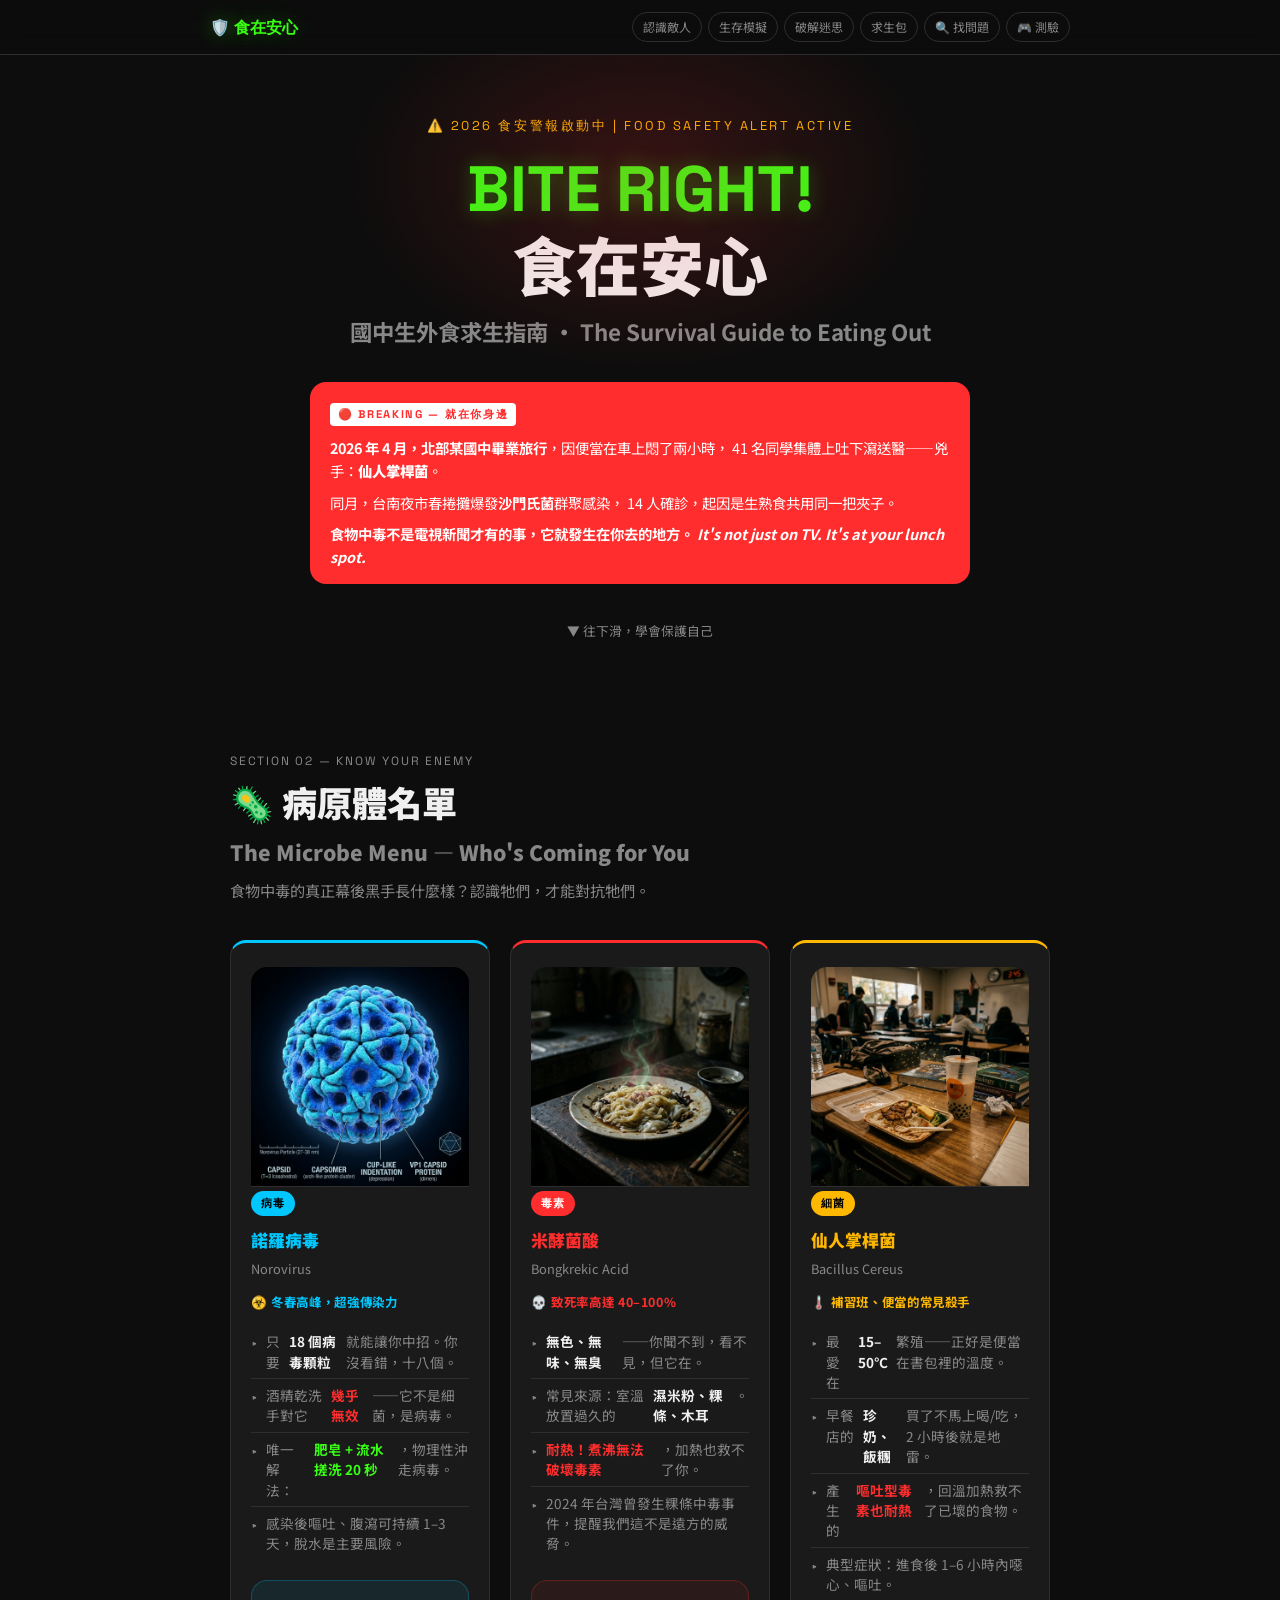
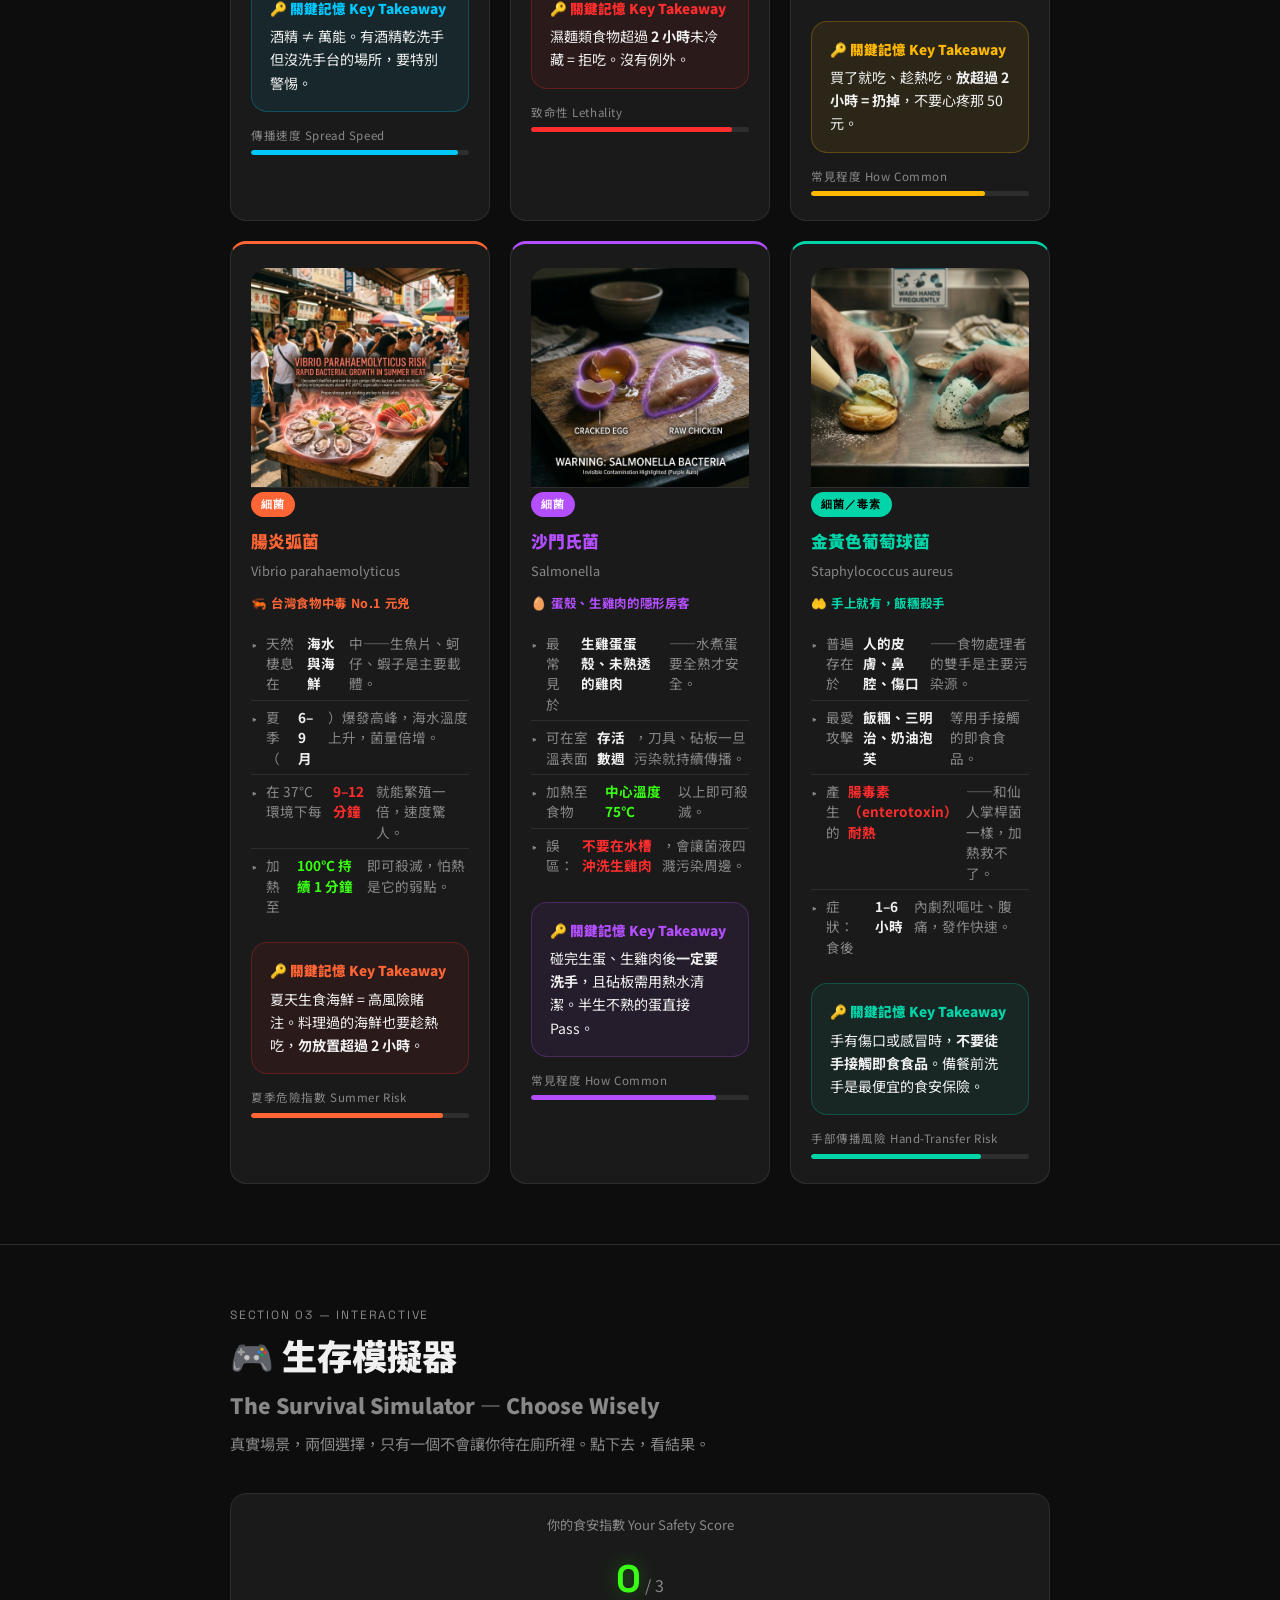
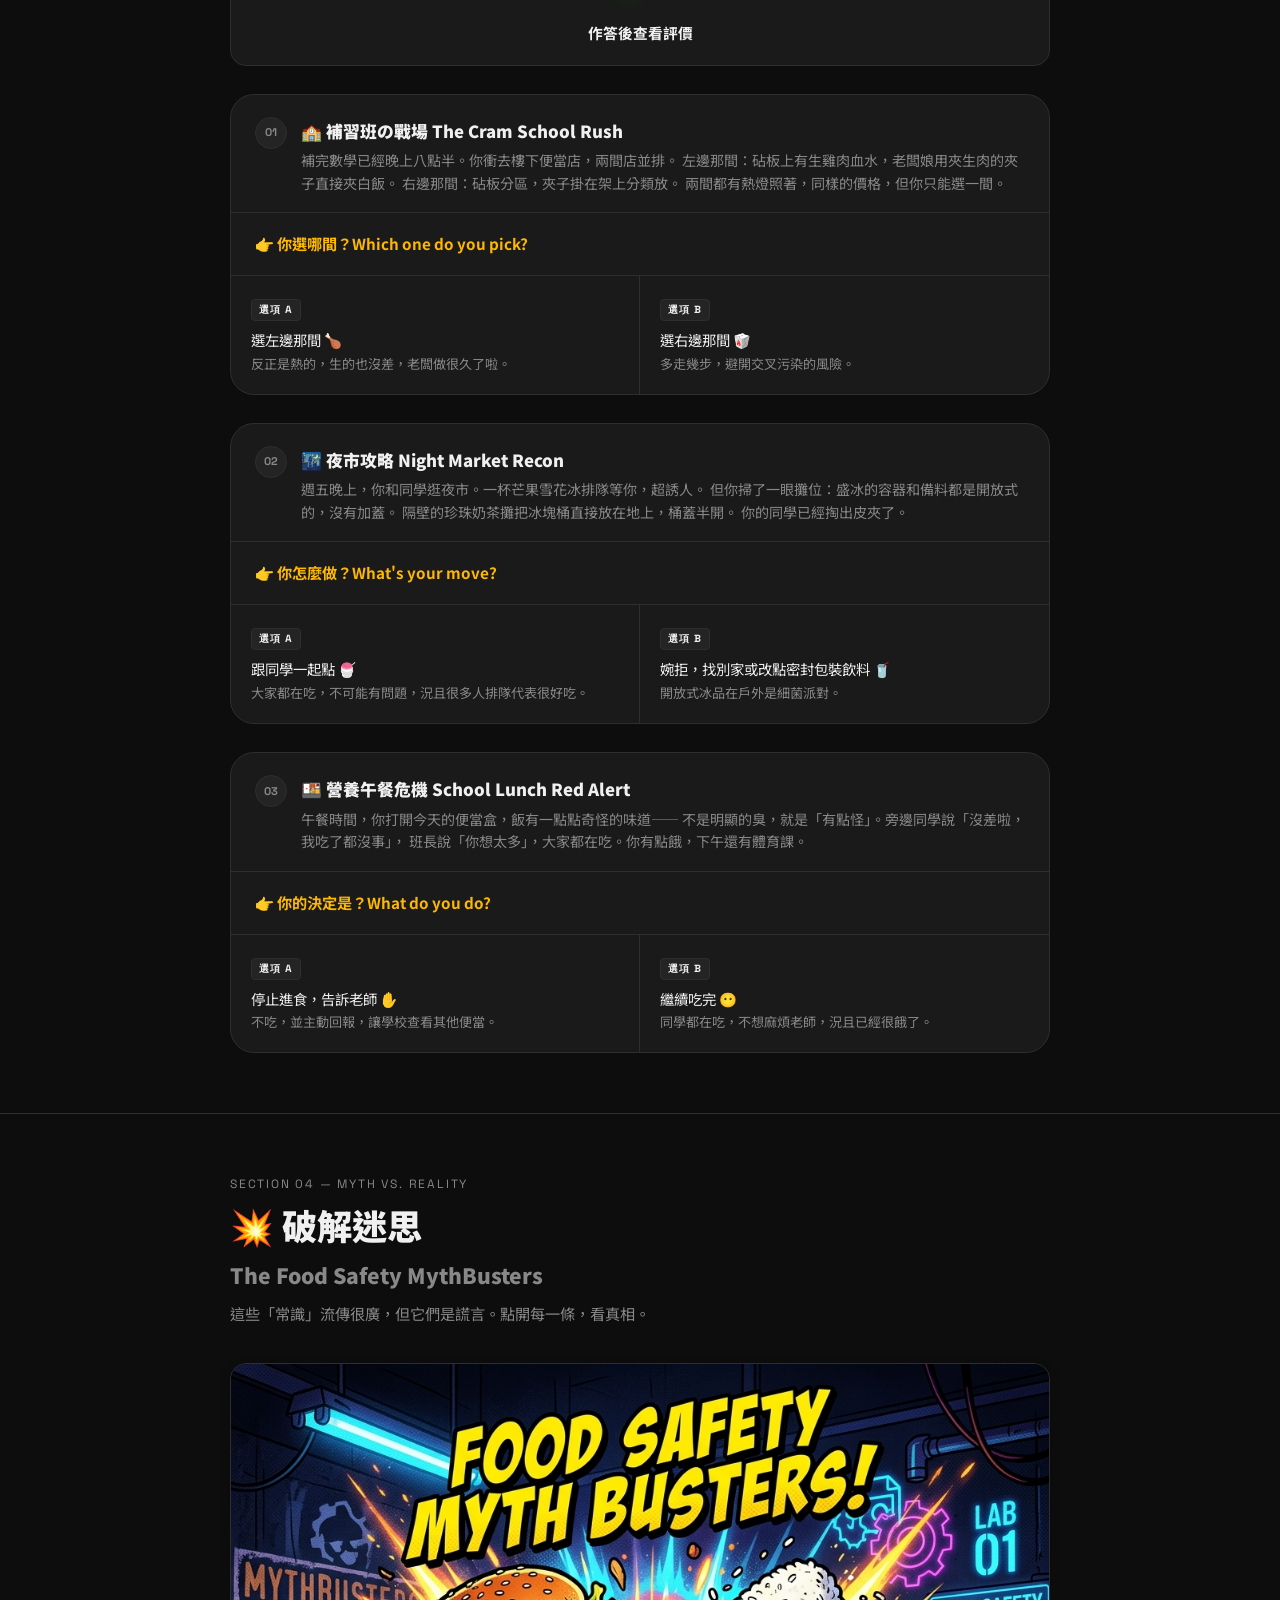
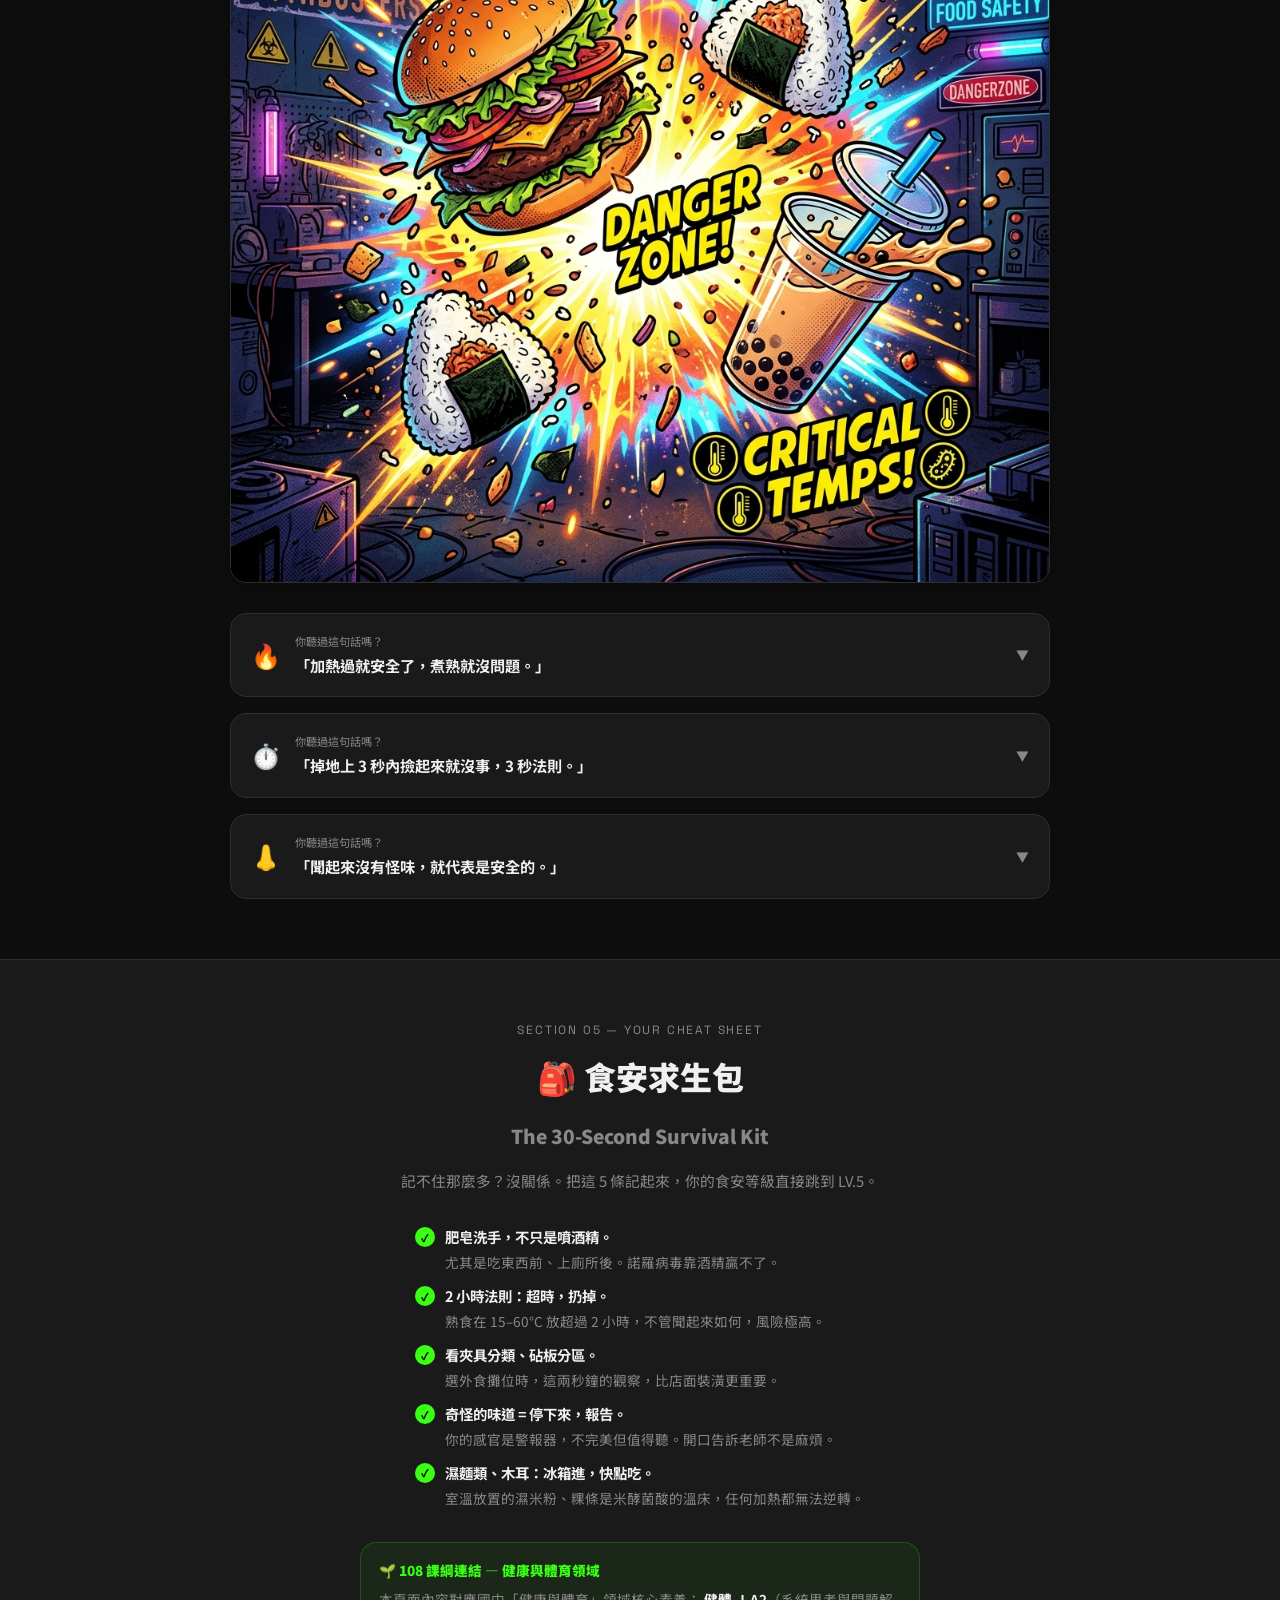
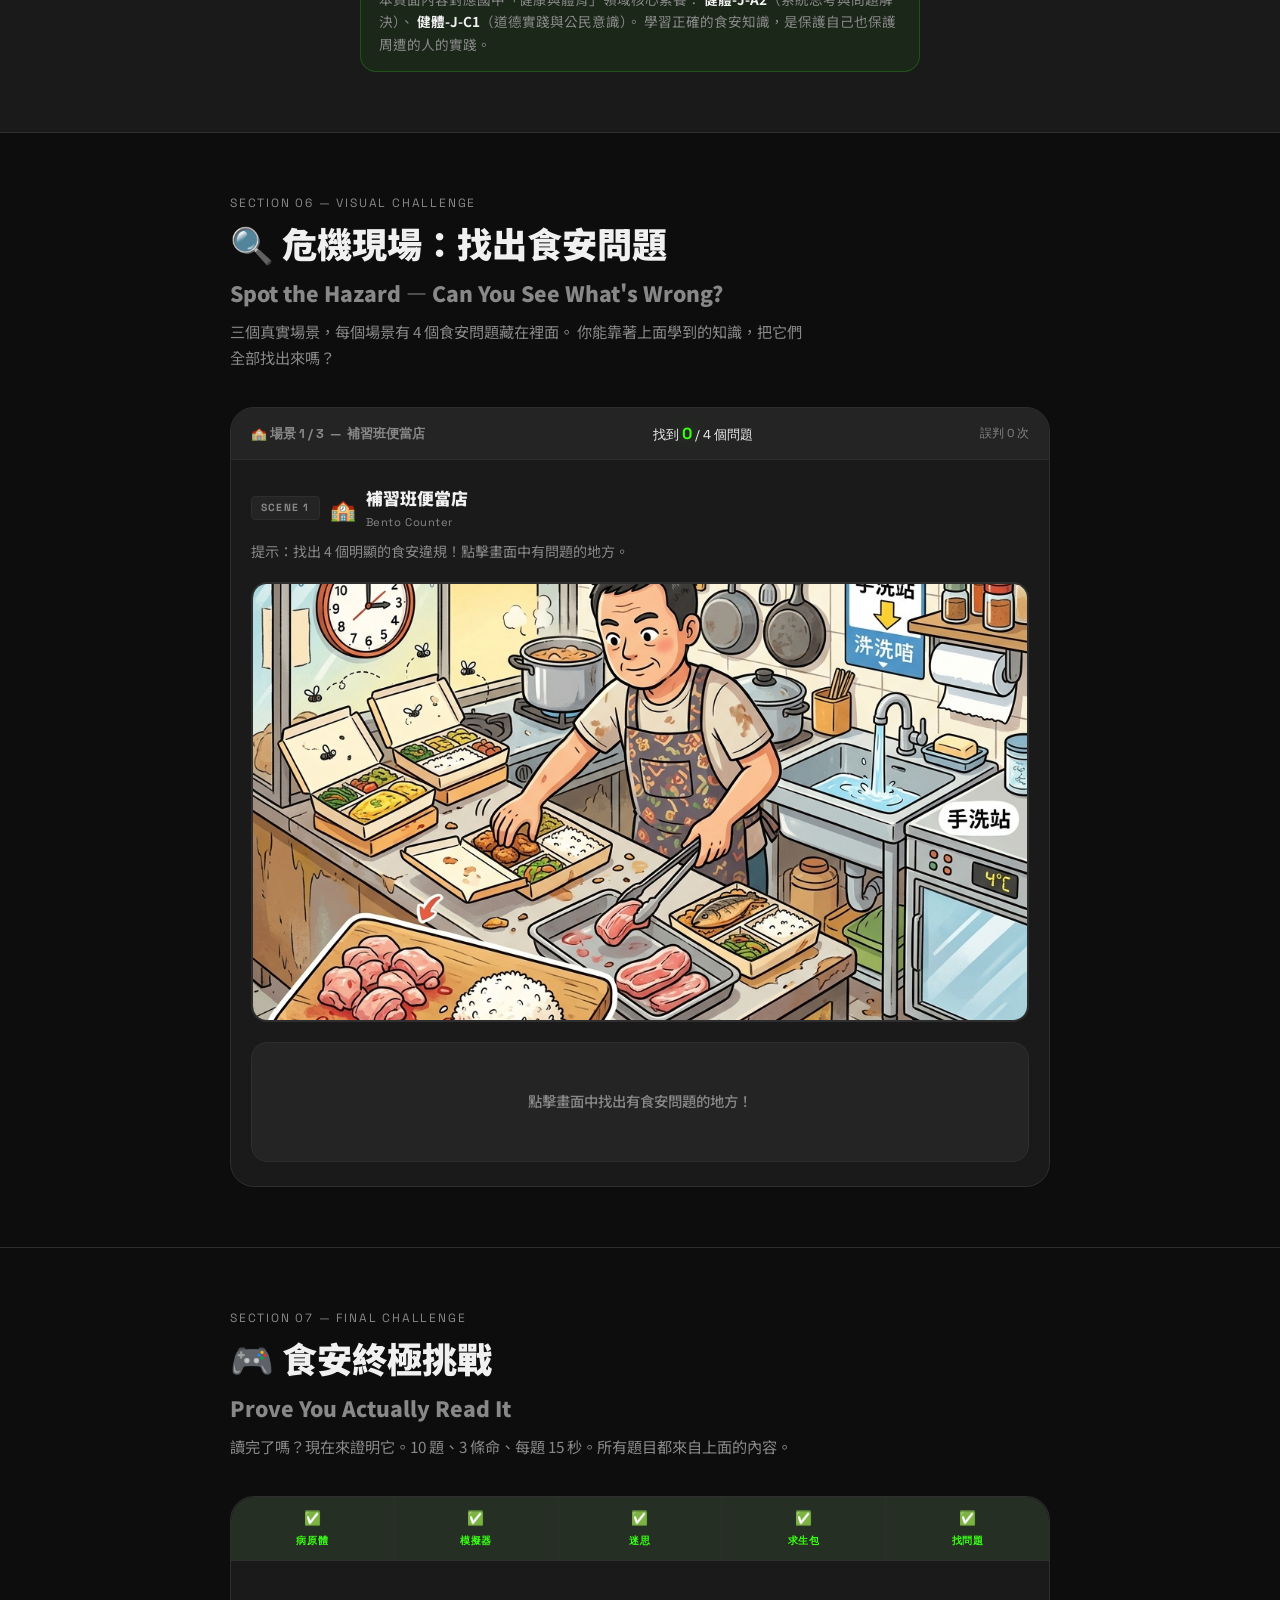
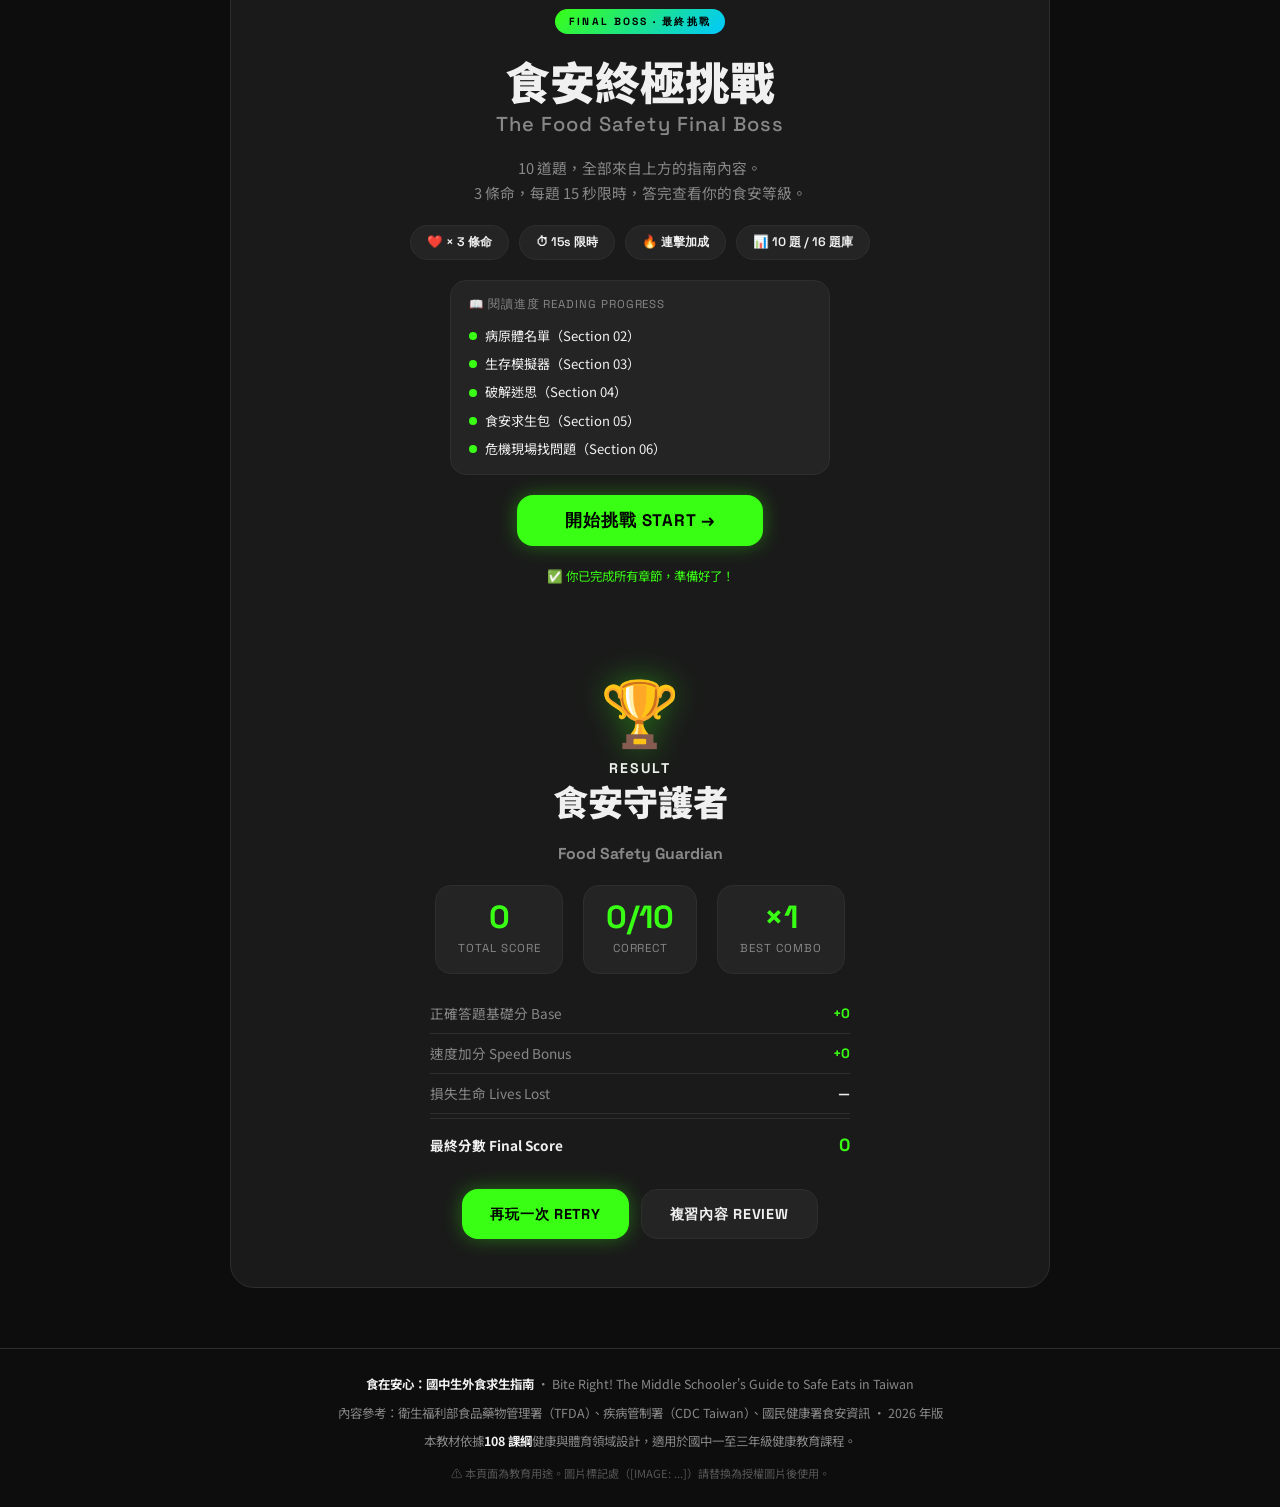
==== index.html @ be1f30ab "Initial commit" ====
<!DOCTYPE html>
<html lang="zh-TW">
<head>
  <meta charset="UTF-8" />
  <meta name="viewport" content="width=device-width, initial-scale=1.0" />
  <meta name="description" content="108課綱對應的國中食安互動教材——認識諾羅病毒、米酵菌酸、仙人掌桿菌，並用小遊戲測驗你的食安知識。" />
  <title>食在安心：國中生外食求生指南 | Bite Right!</title>

  <!-- Google Fonts: Noto Sans TC (Traditional Chinese) + Space Grotesk -->
  <link rel="preconnect" href="https://fonts.googleapis.com" />
  <link rel="preconnect" href="https://fonts.gstatic.com" crossorigin />
  <link href="https://fonts.googleapis.com/css2?family=Noto+Sans+TC:wght@400;500;700;900&family=Space+Grotesk:wght@400;500;700&display=swap" rel="stylesheet" />

  <!-- Page styles -->
  <link rel="stylesheet" href="css/style.css" />
  <!-- Spot-the-Hazard game styles -->
  <link rel="stylesheet" href="css/spotgame.css" />
  <!-- Quiz game styles -->
  <link rel="stylesheet" href="css/game.css" />
</head>
<body>

  <!-- ============================================================
       NAVIGATION
       ============================================================ -->
  <nav class="nav">
    <div class="nav__inner">
      <div class="nav__logo">🛡️ 食在安心</div>
      <div class="nav__links">
        <a href="#microbes">認識敵人</a>
        <a href="#simulator">生存模擬</a>
        <a href="#myths">破解迷思</a>
        <a href="#kit">求生包</a>
        <a href="#spot">🔍 找問題</a>
        <a href="#game">🎮 測驗</a>
      </div>
    </div>
  </nav>


  <!-- ============================================================
       SECTION 1 — HERO "GROSS-OUT" HOOK
       ============================================================ -->
  <section class="hero" id="top">
    <div class="container">

      <p class="hero__eyebrow">⚠️ 2026 食安警報啟動中 | Food Safety Alert Active</p>

      <h1 class="hero__title">
        <span class="bite">BITE RIGHT!</span>
        食在安心
      </h1>
      <p class="hero__subtitle">國中生外食求生指南 · The Survival Guide to Eating Out</p>

      <!-- Breaking news banner -->
      <div class="breaking-news">
        <span class="breaking-news__label">🔴 Breaking — 就在你身邊</span>
        <p>
          <strong>2026 年 4 月，北部某國中畢業旅行</strong>，因便當在車上悶了兩小時，
          41 名同學集體上吐下瀉送醫——兇手：<span style="font-weight:900;">仙人掌桿菌</span>。
        </p>
        <p>
          同月，台南夜市春捲攤爆發<strong>沙門氏菌</strong>群聚感染，
          14 人確診，起因是生熟食共用同一把夾子。
        </p>
        <p style="font-weight:700; margin-top:4px;">
          食物中毒不是電視新聞才有的事，它就發生在你去的地方。
          <em>It's not just on TV. It's at your lunch spot.</em>
        </p>
      </div>

      <p class="hero__scroll-hint">▼ 往下滑，學會保護自己</p>

    </div>
  </section>


  <!-- ============================================================
       SECTION 2 — MICROBE MENU (Know Your Enemy)
       ============================================================ -->
  <section class="section" id="microbes">
    <div class="container">

      <div class="section__header">
        <p class="section-label">Section 02 — Know Your Enemy</p>
        <h2 class="section__title">🦠 病原體名單<br />
          <span>The Microbe Menu — Who's Coming for You</span>
        </h2>
        <p class="section__desc">食物中毒的真正幕後黑手長什麼樣？認識牠們，才能對抗牠們。</p>
      </div>

      <div class="microbe-grid">

        <!-- ── Card 1: Norovirus ── -->
        <div class="microbe-card microbe-card--norovirus">
          <img src="images/microbe_norovirus_1776411745091.png" alt="Norovirus particle" style="width: 100%; height: 220px; object-fit: cover; border-top-left-radius: var(--radius-md); border-top-right-radius: var(--radius-md); display: block; border-bottom: 1px solid var(--color-border);" />
          <span class="tag tag--blue">病毒</span>
          <div class="microbe-card__name" style="color:var(--color-info-blue);">諾羅病毒</div>
          <div class="microbe-card__name-zh">Norovirus</div>
          <div class="microbe-card__threat" style="color:var(--color-info-blue);">☣️ 冬春高峰，超強傳染力</div>

          <ul class="microbe-card__fact-list">
            <li>只要 <strong style="color:var(--color-text-primary);">18 個病毒顆粒</strong>就能讓你中招。你沒看錯，十八個。</li>
            <li>酒精乾洗手對它<strong style="color:var(--color-alert-red);">幾乎無效</strong>——它不是細菌，是病毒。</li>
            <li>唯一解法：<strong style="color:var(--color-neon-green);">肥皂 + 流水搓洗 20 秒</strong>，物理性沖走病毒。</li>
            <li>感染後嘔吐、腹瀉可持續 1–3 天，脫水是主要風險。</li>
          </ul>

          <div class="callout callout--blue">
            <div class="callout__title">🔑 關鍵記憶 Key Takeaway</div>
            酒精 ≠ 萬能。有酒精乾洗手但沒洗手台的場所，要特別警惕。
          </div>

          <div class="danger-meter">
            傳播速度 Spread Speed
            <div class="danger-meter__bar">
              <div class="danger-meter__fill" style="width:95%; background:var(--color-info-blue);"></div>
            </div>
          </div>
        </div>

        <!-- ── Card 2: Bongkrekic Acid ── -->
        <div class="microbe-card microbe-card--bongkrekic">
          <img src="images/microbe_bongkrekic_1776411769425.png" alt="Bongkrekic Acid" style="width: 100%; height: 220px; object-fit: cover; border-top-left-radius: var(--radius-md); border-top-right-radius: var(--radius-md); display: block; border-bottom: 1px solid var(--color-border);" />
          <span class="tag tag--red">毒素</span>
          <div class="microbe-card__name" style="color:var(--color-alert-red);">米酵菌酸</div>
          <div class="microbe-card__name-zh">Bongkrekic Acid</div>
          <div class="microbe-card__threat" style="color:var(--color-alert-red);">💀 致死率高達 40–100%</div>

          <ul class="microbe-card__fact-list">
            <li><strong style="color:var(--color-text-primary);">無色、無味、無臭</strong>——你聞不到，看不見，但它在。</li>
            <li>常見來源：室溫放置過久的<strong style="color:var(--color-text-primary);">濕米粉、粿條、木耳</strong>。</li>
            <li><strong style="color:var(--color-alert-red);">耐熱！煮沸無法破壞毒素</strong>，加熱也救不了你。</li>
            <li>2024 年台灣曾發生粿條中毒事件，提醒我們這不是遠方的威脅。</li>
          </ul>

          <div class="callout callout--red">
            <div class="callout__title">🔑 關鍵記憶 Key Takeaway</div>
            濕麵類食物超過 <strong>2 小時</strong>未冷藏 = 拒吃。沒有例外。
          </div>

          <div class="danger-meter">
            致命性 Lethality
            <div class="danger-meter__bar">
              <div class="danger-meter__fill" style="width:92%; background:var(--color-alert-red);"></div>
            </div>
          </div>
        </div>

        <!-- ── Card 3: Bacillus Cereus ── -->
        <div class="microbe-card microbe-card--bacillus">
          <img src="images/microbe_bacillus_1776411798954.png" alt="Bacillus Cereus threat" style="width: 100%; height: 220px; object-fit: cover; border-top-left-radius: var(--radius-md); border-top-right-radius: var(--radius-md); display: block; border-bottom: 1px solid var(--color-border);" />
          <span class="tag tag--yellow">細菌</span>
          <div class="microbe-card__name" style="color:var(--color-warning);">仙人掌桿菌</div>
          <div class="microbe-card__name-zh">Bacillus Cereus</div>
          <div class="microbe-card__threat" style="color:var(--color-warning);">🌡️ 補習班、便當的常見殺手</div>

          <ul class="microbe-card__fact-list">
            <li>最愛在 <strong style="color:var(--color-text-primary);">15–50°C</strong> 繁殖——正好是便當在書包裡的溫度。</li>
            <li>早餐店的<strong style="color:var(--color-text-primary);">珍奶、飯糰</strong>買了不馬上喝/吃，2 小時後就是地雷。</li>
            <li>產生的<strong style="color:var(--color-alert-red);">嘔吐型毒素也耐熱</strong>，回溫加熱救不了已壞的食物。</li>
            <li>典型症狀：進食後 1–6 小時內噁心、嘔吐。</li>
          </ul>

          <div class="callout callout--yellow">
            <div class="callout__title">🔑 關鍵記憶 Key Takeaway</div>
            買了就吃、趁熱吃。<strong>放超過 2 小時 = 扔掉</strong>，不要心疼那 50 元。
          </div>

          <div class="danger-meter">
            常見程度 How Common
            <div class="danger-meter__bar">
              <div class="danger-meter__fill" style="width:80%; background:var(--color-warning);"></div>
            </div>
          </div>
        </div>

        <!-- ── Card 4: Vibrio parahaemolyticus ── -->
        <div class="microbe-card microbe-card--vibrio">
          <img src="images/microbe_vibrio_1776411833318.png" alt="Vibrio parahaemolyticus in seafood" style="width: 100%; height: 220px; object-fit: cover; border-top-left-radius: var(--radius-md); border-top-right-radius: var(--radius-md); display: block; border-bottom: 1px solid var(--color-border);" />
          <span class="tag tag--coral">細菌</span>
          <div class="microbe-card__name" style="color:var(--color-coral);">腸炎弧菌</div>
          <div class="microbe-card__name-zh">Vibrio parahaemolyticus</div>
          <div class="microbe-card__threat" style="color:var(--color-coral);">🦐 台灣食物中毒 No.1 元兇</div>

          <ul class="microbe-card__fact-list">
            <li>天然棲息在<strong style="color:var(--color-text-primary);">海水與海鮮</strong>中——生魚片、蚵仔、蝦子是主要載體。</li>
            <li>夏季（<strong style="color:var(--color-text-primary);">6–9 月</strong>）爆發高峰，海水溫度上升，菌量倍增。</li>
            <li>在 37°C 環境下每 <strong style="color:var(--color-alert-red);">9–12 分鐘</strong>就能繁殖一倍，速度驚人。</li>
            <li>加熱至 <strong style="color:var(--color-neon-green);">100°C 持續 1 分鐘</strong>即可殺滅，怕熱是它的弱點。</li>
          </ul>

          <div class="callout callout--red" style="--callout-accent: var(--color-coral);">
            <div class="callout__title" style="color:var(--color-coral);">🔑 關鍵記憶 Key Takeaway</div>
            夏天生食海鮮 = 高風險賭注。料理過的海鮮也要趁熱吃，<strong>勿放置超過 2 小時</strong>。
          </div>

          <div class="danger-meter">
            夏季危險指數 Summer Risk
            <div class="danger-meter__bar">
              <div class="danger-meter__fill" style="width:88%; background:var(--color-coral);"></div>
            </div>
          </div>
        </div>

        <!-- ── Card 5: Salmonella ── -->
        <div class="microbe-card microbe-card--salmonella">
          <img src="images/microbe_salmonella_1776411872587.png" alt="Salmonella on raw egg" style="width: 100%; height: 220px; object-fit: cover; border-top-left-radius: var(--radius-md); border-top-right-radius: var(--radius-md); display: block; border-bottom: 1px solid var(--color-border);" />
          <span class="tag tag--purple">細菌</span>
          <div class="microbe-card__name" style="color:var(--color-purple);">沙門氏菌</div>
          <div class="microbe-card__name-zh">Salmonella</div>
          <div class="microbe-card__threat" style="color:var(--color-purple);">🥚 蛋殼、生雞肉的隱形房客</div>

          <ul class="microbe-card__fact-list">
            <li>最常見於<strong style="color:var(--color-text-primary);">生雞蛋蛋殼、未熟透的雞肉</strong>——水煮蛋要全熟才安全。</li>
            <li>可在室溫表面<strong style="color:var(--color-text-primary);">存活數週</strong>，刀具、砧板一旦污染就持續傳播。</li>
            <li>加熱至食物<strong style="color:var(--color-neon-green);">中心溫度 75°C</strong> 以上即可殺滅。</li>
            <li>誤區：<strong style="color:var(--color-alert-red);">不要在水槽沖洗生雞肉</strong>，會讓菌液四濺污染周邊。</li>
          </ul>

          <div class="callout" style="background:rgba(180,79,255,0.08); border:1px solid rgba(180,79,255,0.25);">
            <div class="callout__title" style="color:var(--color-purple);">🔑 關鍵記憶 Key Takeaway</div>
            碰完生蛋、生雞肉後<strong>一定要洗手</strong>，且砧板需用熱水清潔。半生不熟的蛋直接 Pass。
          </div>

          <div class="danger-meter">
            常見程度 How Common
            <div class="danger-meter__bar">
              <div class="danger-meter__fill" style="width:85%; background:var(--color-purple);"></div>
            </div>
          </div>
        </div>

        <!-- ── Card 6: Staphylococcus aureus ── -->
        <div class="microbe-card microbe-card--staph">
          <img src="images/microbe_staph_1776411915911.png" alt="Staphylococcus aureus on bare hands" style="width: 100%; height: 220px; object-fit: cover; border-top-left-radius: var(--radius-md); border-top-right-radius: var(--radius-md); display: block; border-bottom: 1px solid var(--color-border);" />
          <span class="tag tag--teal">細菌／毒素</span>
          <div class="microbe-card__name" style="color:var(--color-teal);">金黃色葡萄球菌</div>
          <div class="microbe-card__name-zh">Staphylococcus aureus</div>
          <div class="microbe-card__threat" style="color:var(--color-teal);">🤲 手上就有，飯糰殺手</div>

          <ul class="microbe-card__fact-list">
            <li>普遍存在於<strong style="color:var(--color-text-primary);">人的皮膚、鼻腔、傷口</strong>——食物處理者的雙手是主要污染源。</li>
            <li>最愛攻擊<strong style="color:var(--color-text-primary);">飯糰、三明治、奶油泡芙</strong>等用手接觸的即食食品。</li>
            <li>產生的<strong style="color:var(--color-alert-red);">腸毒素（enterotoxin）耐熱</strong>——和仙人掌桿菌一樣，加熱救不了。</li>
            <li>症狀：食後 <strong style="color:var(--color-text-primary);">1–6 小時</strong>內劇烈嘔吐、腹痛，發作快速。</li>
          </ul>

          <div class="callout" style="background:rgba(0,212,168,0.07); border:1px solid rgba(0,212,168,0.25);">
            <div class="callout__title" style="color:var(--color-teal);">🔑 關鍵記憶 Key Takeaway</div>
            手有傷口或感冒時，<strong>不要徒手接觸即食食品</strong>。備餐前洗手是最便宜的食安保險。
          </div>

          <div class="danger-meter">
            手部傳播風險 Hand-Transfer Risk
            <div class="danger-meter__bar">
              <div class="danger-meter__fill" style="width:78%; background:var(--color-teal);"></div>
            </div>
          </div>
        </div>

      </div><!-- /.microbe-grid -->
    </div>
  </section>


  <!-- ============================================================
       SECTION 3 — SURVIVAL SIMULATOR (Interactive Scenarios)
       ============================================================ -->
  <section class="section" id="simulator">
    <div class="container">

      <div class="section__header">
        <p class="section-label">Section 03 — Interactive</p>
        <h2 class="section__title">🎮 生存模擬器<br />
          <span>The Survival Simulator — Choose Wisely</span>
        </h2>
        <p class="section__desc">真實場景，兩個選擇，只有一個不會讓你待在廁所裡。點下去，看結果。</p>
      </div>

      <!-- Score tracker -->
      <div class="score-tracker">
        <div class="score-tracker__label">你的食安指數 Your Safety Score</div>
        <div>
          <span class="score-tracker__num" id="score-display">0</span>
          <span class="score-tracker__total"> / 3</span>
        </div>
        <div class="score-tracker__verdict" id="score-verdict">作答後查看評價</div>
      </div>

      <div class="scenario-list">

        <!-- ══ Scenario 1: Cram School ══ -->
        <div class="scenario-card" id="scenario-1">
          <div class="scenario-card__header">
            <div class="scenario-card__num">01</div>
            <div>
              <div class="scenario-card__title">🏫 補習班の戰場 The Cram School Rush</div>
              <p class="scenario-card__context">
                補完數學已經晚上八點半。你衝去樓下便當店，兩間店並排。
                左邊那間：砧板上有生雞肉血水，老闆娘用夾生肉的夾子直接夾白飯。
                右邊那間：砧板分區，夾子掛在架上分類放。
                兩間都有熱燈照著，同樣的價格，但你只能選一間。
              </p>
            </div>
          </div>
          <div class="scenario-card__question">👉 你選哪間？Which one do you pick?</div>
          <div class="scenario-card__options">
            <button class="option-btn" data-scenario="1" data-choice="A" data-correct="false"
              onclick="handleChoice(this)">
              <span class="option-btn__label">選項 A</span>
              <span class="option-btn__text">
                選左邊那間 🍗<br />
                <span style="font-size:0.82rem; color:var(--color-text-muted);">反正是熱的，生的也沒差，老闆做很久了啦。</span>
              </span>
            </button>
            <button class="option-btn" data-scenario="1" data-choice="B" data-correct="true"
              onclick="handleChoice(this)">
              <span class="option-btn__label">選項 B</span>
              <span class="option-btn__text">
                選右邊那間 🥡<br />
                <span style="font-size:0.82rem; color:var(--color-text-muted);">多走幾步，避開交叉污染的風險。</span>
              </span>
            </button>
          </div>
          <div class="consequence consequence--wrong" id="consequence-1-A">
            <div class="consequence__verdict">💀 GG！你的腸胃今晚有麻煩了。</div>
            <p>
              生雞肉含有<strong>沙門氏菌</strong>與<strong>彎曲桿菌（Campylobacter）</strong>。
              用同一支夾子夾生肉再夾熟食，叫做「<strong>交叉污染 (cross-contamination)</strong>」，
              是台灣外食中毒頭號原因之一。
            </p>
            <p style="margin-top:8px;">熱燈只是保溫，不是殺菌。你吃進去的不只是雞腿飯，還有上千萬隻細菌的大餐。</p>
            <div class="pill-row">
              <span class="pill">交叉污染</span><span class="pill">沙門氏菌</span><span class="pill">彎曲桿菌</span>
            </div>
          </div>
          <div class="consequence consequence--correct" id="consequence-1-B">
            <div class="consequence__verdict">✅ 正確！你剛救了自己的腸胃。</div>
            <p>
              觀察到<strong>砧板分區</strong>（生熟食分開）和<strong>夾具分類</strong>，
              是判斷店家衛生習慣的兩個關鍵秒殺指標。
            </p>
            <p style="margin-top:8px;">好的習慣不需要認證——就是這些小細節。多走那幾步路，物超所值。</p>
            <div class="pill-row">
              <span class="pill">生熟食分離</span><span class="pill">夾具分類</span><span class="pill">衛生觀察力</span>
            </div>
          </div>
        </div><!-- /#scenario-1 -->

        <!-- ══ Scenario 2: Night Market ══ -->
        <div class="scenario-card" id="scenario-2">
          <div class="scenario-card__header">
            <div class="scenario-card__num">02</div>
            <div>
              <div class="scenario-card__title">🌃 夜市攻略 Night Market Recon</div>
              <p class="scenario-card__context">
                週五晚上，你和同學逛夜市。一杯芒果雪花冰排隊等你，超誘人。
                但你掃了一眼攤位：盛冰的容器和備料都是開放式的，沒有加蓋。
                隔壁的珍珠奶茶攤把冰塊桶直接放在地上，桶蓋半開。
                你的同學已經掏出皮夾了。
              </p>
            </div>
          </div>
          <div class="scenario-card__question">👉 你怎麼做？What's your move?</div>
          <div class="scenario-card__options">
            <button class="option-btn" data-scenario="2" data-choice="A" data-correct="false"
              onclick="handleChoice(this)">
              <span class="option-btn__label">選項 A</span>
              <span class="option-btn__text">
                跟同學一起點 🍧<br />
                <span style="font-size:0.82rem; color:var(--color-text-muted);">大家都在吃，不可能有問題，況且很多人排隊代表很好吃。</span>
              </span>
            </button>
            <button class="option-btn" data-scenario="2" data-choice="B" data-correct="true"
              onclick="handleChoice(this)">
              <span class="option-btn__label">選項 B</span>
              <span class="option-btn__text">
                婉拒，找別家或改點密封包裝飲料 🥤<br />
                <span style="font-size:0.82rem; color:var(--color-text-muted);">開放式冰品在戶外是細菌派對。</span>
              </span>
            </button>
          </div>
          <div class="consequence consequence--wrong" id="consequence-2-A">
            <div class="consequence__verdict">🤢 高風險！排隊人多不代表安全。</div>
            <p>
              夜市環境飛蟲多、灰塵大，<strong>開放式冰品</strong>是微生物的天堂。
              冰塊一旦受糞口途徑污染（E. coli、諾羅病毒），整批都是地雷。
            </p>
            <p style="margin-top:8px;">排隊人多 = 很多人也在冒這個險。食物中毒潛伏期長達 24–72 小時，今天沒事不代表明天不倒。</p>
            <div class="pill-row">
              <span class="pill">開放式食物</span><span class="pill">冰塊污染</span><span class="pill">諾羅病毒</span>
            </div>
          </div>
          <div class="consequence consequence--correct" id="consequence-2-B">
            <div class="consequence__verdict">✅ 聰明！你懂得在夜市存活。</div>
            <p><strong>冰品的三個危險訊號：</strong>① 容器開蓋暴露、② 冰塊桶置地、③ 配料未加蓋冷藏。</p>
            <p style="margin-top:8px;">密封罐裝飲料是夜市最安全的選項。不用放棄夜市，只要更會選。</p>
            <div class="pill-row">
              <span class="pill">危險訊號識別</span><span class="pill">密封包裝優先</span><span class="pill">冷藏鏈</span>
            </div>
          </div>
        </div><!-- /#scenario-2 -->

        <!-- ══ Scenario 3: School Lunch ══ -->
        <div class="scenario-card" id="scenario-3">
          <div class="scenario-card__header">
            <div class="scenario-card__num">03</div>
            <div>
              <div class="scenario-card__title">🍱 營養午餐危機 School Lunch Red Alert</div>
              <p class="scenario-card__context">
                午餐時間，你打開今天的便當盒，飯有一點點奇怪的味道——
                不是明顯的臭，就是「有點怪」。旁邊同學說「沒差啦，我吃了都沒事」，
                班長說「你想太多」，大家都在吃。你有點餓，下午還有體育課。
              </p>
            </div>
          </div>
          <div class="scenario-card__question">👉 你的決定是？What do you do?</div>
          <div class="scenario-card__options">
            <button class="option-btn" data-scenario="3" data-choice="A" data-correct="true"
              onclick="handleChoice(this)">
              <span class="option-btn__label">選項 A</span>
              <span class="option-btn__text">
                停止進食，告訴老師 ✋<br />
                <span style="font-size:0.82rem; color:var(--color-text-muted);">不吃，並主動回報，讓學校查看其他便當。</span>
              </span>
            </button>
            <button class="option-btn" data-scenario="3" data-choice="B" data-correct="false"
              onclick="handleChoice(this)">
              <span class="option-btn__label">選項 B</span>
              <span class="option-btn__text">
                繼續吃完 😶<br />
                <span style="font-size:0.82rem; color:var(--color-text-muted);">同學都在吃，不想麻煩老師，況且已經很餓了。</span>
              </span>
            </button>
          </div>
          <div class="consequence consequence--correct" id="consequence-3-A">
            <div class="consequence__verdict">✅ 英雄行為！你可能救了全班。</div>
            <p>「聞起來有點怪」是你的<strong>嗅覺警報系統在運作</strong>，不要無視它。告訴老師不是「麻煩人」，是防止群聚中毒的關鍵動作。</p>
            <p style="margin-top:8px;">2026 年畢旅事件中，有幾個同學回報「感覺怪怪的」，但不好意思開口，繼續吃才釀成大規模送醫。<strong>開口，才是真的勇敢。</strong></p>
            <div class="pill-row">
              <span class="pill">感官警覺</span><span class="pill">主動通報</span><span class="pill">群聚中毒預防</span>
            </div>
          </div>
          <div class="consequence consequence--wrong" id="consequence-3-B">
            <div class="consequence__verdict">💀 你後悔了。體育課沒上到，衝去廁所了。</div>
            <p>「別人吃了沒事」是食安最危險的邏輯之一。每個人的<strong>個人攝入量、免疫力、腸道菌群</strong>都不同；而且症狀有潛伏期，「現在沒事」只代表「還沒發作」。</p>
            <p style="margin-top:8px;">食物異味是微生物代謝廢物的訊號。你的鼻子告訴你了，但你沒聽。</p>
            <div class="pill-row">
              <span class="pill">異味 = 警告訊號</span><span class="pill">潛伏期</span><span class="pill">個體差異</span>
            </div>
          </div>
        </div><!-- /#scenario-3 -->

      </div><!-- /.scenario-list -->
    </div>
  </section>


  <!-- ============================================================
       SECTION 4 — MYTHBUSTERS
       ============================================================ -->
  <section class="section" id="myths">
    <div class="container">

      <div class="section__header">
        <p class="section-label">Section 04 — Myth vs. Reality</p>
        <h2 class="section__title">💥 破解迷思<br />
          <span>The Food Safety MythBusters</span>
        </h2>
        <p class="section__desc">這些「常識」流傳很廣，但它們是謊言。點開每一條，看真相。</p>
      </div>

      <img src="images/mythbusters_hero_1776412410097.png" alt="Food Safety Mythbusters" style="width: 100%; height: auto; border-radius: var(--radius-md); display: block; border: 1px solid var(--color-border); box-shadow: 0 4px 12px rgba(0,0,0,0.2); margin-bottom: 30px;" />

      <div class="myth-list">

        <!-- Myth 1 -->
        <div class="myth-card" id="myth-1">
          <div class="myth-card__header" onclick="toggleMyth('myth-1')">
            <div class="myth-card__icon">🔥</div>
            <div class="myth-card__claim">
              <div class="myth-card__claim-label">你聽過這句話嗎？</div>
              <div class="myth-card__claim-text">「加熱過就安全了，煮熟就沒問題。」</div>
            </div>
            <div class="myth-card__chevron">▼</div>
          </div>
          <div class="myth-card__bust">
            <div class="myth-card__bust-verdict">❌ 錯！BUSTED</div>
            <p class="myth-card__bust-text">
              熱確實可以殺死<strong>細菌本身</strong>，但<strong>部分毒素（toxin）是耐熱的</strong>——加熱後毒素仍然存在，照樣讓你中毒。
            </p>
            <ul style="margin: 10px 0 0 16px; font-size:0.85rem; color:var(--color-text-muted); line-height:1.7;">
              <li><strong style="color:var(--color-warning);">仙人掌桿菌嘔吐毒素</strong>：100°C 煮沸 30 分鐘仍存活。</li>
              <li><strong style="color:var(--color-alert-red);">米酵菌酸</strong>：耐高溫，煮沸完全無法破壞。</li>
              <li><strong style="color:var(--color-text-primary);">金黃色葡萄球菌腸毒素</strong>：耐熱，傷到腸胃再熱也不消失。</li>
            </ul>
            <div class="science-box">
              <strong>科學原理：</strong>
              食物腐敗分兩階段——「細菌增殖」和「毒素累積」。
              你加熱殺的是細菌，但毒素已在食物裡了，加熱移除不了化學分子。
              <strong>不讓它壞，而不是壞了再救。</strong>
            </div>
          </div>
        </div>

        <!-- Myth 2 -->
        <div class="myth-card" id="myth-2">
          <div class="myth-card__header" onclick="toggleMyth('myth-2')">
            <div class="myth-card__icon">⏱️</div>
            <div class="myth-card__claim">
              <div class="myth-card__claim-label">你聽過這句話嗎？</div>
              <div class="myth-card__claim-text">「掉地上 3 秒內撿起來就沒事，3 秒法則。」</div>
            </div>
            <div class="myth-card__chevron">▼</div>
          </div>
          <div class="myth-card__bust">
            <div class="myth-card__bust-verdict">❌ 錯！BUSTED</div>
            <p class="myth-card__bust-text">
              細菌轉移到食物所需的時間是
              <strong style="color:var(--color-alert-red);">毫秒級（milliseconds）</strong>，不是秒。「3 秒法則」在科學上根本不存在。
            </p>
            <ul style="margin: 10px 0 0 16px; font-size:0.85rem; color:var(--color-text-muted); line-height:1.7;">
              <li>美國羅格斯大學 2016 年研究：食物落地<strong>不到一秒</strong>，細菌就轉移了。</li>
              <li>高水分食物（西瓜、溼麵包）轉移量甚至高達 <strong style="color:var(--color-text-primary);">97%</strong>。</li>
              <li>一般教室地板每平方公分有 <strong style="color:var(--color-text-primary);">數千到數萬隻</strong>細菌。</li>
            </ul>
            <div class="science-box">
              <strong>記住這個數字：</strong>
              諾羅病毒感染劑量只需 <strong style="color:var(--color-info-blue);">18 個病毒顆粒</strong>。你確定要賭那「3 秒」？
            </div>
          </div>
        </div>

        <!-- Myth 3 -->
        <div class="myth-card" id="myth-3">
          <div class="myth-card__header" onclick="toggleMyth('myth-3')">
            <div class="myth-card__icon">👃</div>
            <div class="myth-card__claim">
              <div class="myth-card__claim-label">你聽過這句話嗎？</div>
              <div class="myth-card__claim-text">「聞起來沒有怪味，就代表是安全的。」</div>
            </div>
            <div class="myth-card__chevron">▼</div>
          </div>
          <div class="myth-card__bust">
            <div class="myth-card__bust-verdict">❌ 錯！BUSTED</div>
            <p class="myth-card__bust-text">
              <strong>「看起來正常、聞起來正常 ≠ 吃了安全。」</strong>
              食物中毒最危險的細菌，許多是無色無味無臭的隱形刺客。
            </p>
            <ul style="margin: 10px 0 0 16px; font-size:0.85rem; color:var(--color-text-muted); line-height:1.7;">
              <li><strong style="color:var(--color-alert-red);">米酵菌酸</strong>：完全無味，無法靠感官偵測，致死率卻極高。</li>
              <li><strong style="color:var(--color-warning);">沙門氏菌</strong>：在食物裡大量增殖時，食物外觀與氣味往往正常。</li>
              <li><strong style="color:var(--color-info-blue);">諾羅病毒</strong>：病毒不分解食物，所以食物聞起來完全正常。</li>
            </ul>
            <div class="science-box">
              <strong>正確判斷食安的標準是：</strong>
              食物的<strong style="color:var(--color-neon-green);">來源</strong>、
              <strong style="color:var(--color-neon-green);">保存溫度</strong>、
              <strong style="color:var(--color-neon-green);">放置時間</strong>，而不是你的鼻子。
            </div>
          </div>
        </div>

      </div><!-- /.myth-list -->
    </div>
  </section>


  <!-- ============================================================
       SECTION 5 — SURVIVAL KIT CTA
       ============================================================ -->
  <section class="cta-section" id="kit">
    <div class="container">

      <p class="section-label" style="text-align:center;">Section 05 — Your Cheat Sheet</p>
      <h2 class="cta-section__title">🎒 食安求生包<br />
        <span>The 30-Second Survival Kit</span>
      </h2>
      <p class="cta-section__desc">
        記不住那麼多？沒關係。把這 5 條記起來，你的食安等級直接跳到 LV.5。
      </p>

      <div class="checklist">
        <div class="checklist-item">
          <div class="checklist-item__check">✓</div>
          <div>
            <strong>肥皂洗手，不只是噴酒精。</strong><br />
            <span style="color:var(--color-text-muted); font-size:0.85rem;">尤其是吃東西前、上廁所後。諾羅病毒靠酒精贏不了。</span>
          </div>
        </div>
        <div class="checklist-item">
          <div class="checklist-item__check">✓</div>
          <div>
            <strong>2 小時法則：超時，扔掉。</strong><br />
            <span style="color:var(--color-text-muted); font-size:0.85rem;">熟食在 15–60°C 放超過 2 小時，不管聞起來如何，風險極高。</span>
          </div>
        </div>
        <div class="checklist-item">
          <div class="checklist-item__check">✓</div>
          <div>
            <strong>看夾具分類、砧板分區。</strong><br />
            <span style="color:var(--color-text-muted); font-size:0.85rem;">選外食攤位時，這兩秒鐘的觀察，比店面裝潢更重要。</span>
          </div>
        </div>
        <div class="checklist-item">
          <div class="checklist-item__check">✓</div>
          <div>
            <strong>奇怪的味道 = 停下來，報告。</strong><br />
            <span style="color:var(--color-text-muted); font-size:0.85rem;">你的感官是警報器，不完美但值得聽。開口告訴老師不是麻煩。</span>
          </div>
        </div>
        <div class="checklist-item">
          <div class="checklist-item__check">✓</div>
          <div>
            <strong>濕麵類、木耳：冰箱進，快點吃。</strong><br />
            <span style="color:var(--color-text-muted); font-size:0.85rem;">室溫放置的濕米粉、粿條是米酵菌酸的溫床，任何加熱都無法逆轉。</span>
          </div>
        </div>
      </div>

      <div class="callout callout--green" style="max-width:560px; margin:0 auto; text-align:left;">
        <div class="callout__title">🌱 108 課綱連結 — 健康與體育領域</div>
        <p style="font-size:0.85rem; color:var(--color-text-muted); line-height:1.65;">
          本頁面內容對應國中「健康與體育」領域核心素養：
          <strong style="color:var(--color-text-primary);">健體-J-A2</strong>（系統思考與問題解決）、
          <strong style="color:var(--color-text-primary);">健體-J-C1</strong>（道德實踐與公民意識）。
          學習正確的食安知識，是保護自己也保護周遭的人的實踐。
        </p>
      </div>

    </div>
  </section>


  <!-- ============================================================
       SECTION 6 — SPOT THE HAZARD GAME
       ============================================================ -->
  <section class="section sp-section" id="spot">
    <div class="container">

      <div class="section__header">
        <p class="section-label">Section 06 — Visual Challenge</p>
        <h2 class="section__title">🔍 危機現場：找出食安問題<br />
          <span>Spot the Hazard — Can You See What's Wrong?</span>
        </h2>
        <p class="section__desc">
          三個真實場景，每個場景有 4 個食安問題藏在裡面。
          你能靠著上面學到的知識，把它們全部找出來嗎？
        </p>
      </div>

      <!-- Game mount point — rendered entirely by js/spotgame.js -->
      <div class="sp-wrap" id="spotMount">
        <!-- Loading state shown until JS renders -->
        <div style="padding:40px; text-align:center; color:var(--color-text-muted); font-size:0.9rem;">
          載入中… Loading game
        </div>
      </div>

    </div>
  </section>


  <!-- ============================================================
       SECTION 7 — QUIZ GAME
       ============================================================ -->
  <section class="section game-section" id="game">
    <div class="container">

      <div class="section__header">
        <p class="section-label">Section 07 — Final Challenge</p>
        <h2 class="section__title">🎮 食安終極挑戰<br />
          <span>Prove You Actually Read It</span>
        </h2>
        <p class="section__desc">
          讀完了嗎？現在來證明它。10 題、3 條命、每題 15 秒。所有題目都來自上面的內容。
        </p>
      </div>

      <!-- Game container -->
      <div class="game-wrap" id="gameWrap">

        <!-- Reading-progress tracker bar (top of game card) -->
        <div class="reading-tracker">
          <div class="rt-step" id="rt-microbes">
            <span class="rt-step__check">⬜</span>
            <span>病原體</span>
          </div>
          <div class="rt-step" id="rt-simulator">
            <span class="rt-step__check">⬜</span>
            <span>模擬器</span>
          </div>
          <div class="rt-step" id="rt-myths">
            <span class="rt-step__check">⬜</span>
            <span>迷思</span>
          </div>
          <div class="rt-step" id="rt-kit">
            <span class="rt-step__check">⬜</span>
            <span>求生包</span>
          </div>
          <div class="rt-step" id="rt-spot">
            <span class="rt-step__check">⬜</span>
            <span>找問題</span>
          </div>
        </div>

        <!-- ── Screen: Start ── -->
        <div class="game-screen start-screen" id="screenStart">
          <span class="start-screen__badge">FINAL BOSS · 最終挑戰</span>

          <h3 class="start-screen__title">
            食安終極挑戰
            <span class="title-en">The Food Safety Final Boss</span>
          </h3>

          <p class="start-screen__desc">
            10 道題，全部來自上方的指南內容。<br />
            3 條命，每題 15 秒限時，答完查看你的食安等級。
          </p>

          <div class="start-screen__stats">
            <span class="stat-pill">❤️ × 3 條命</span>
            <span class="stat-pill">⏱ 15s 限時</span>
            <span class="stat-pill">🔥 連擊加成</span>
            <span class="stat-pill">📊 10 題 / 16 題庫</span>
          </div>

          <!-- Reading progress feedback -->
          <div class="read-progress">
            <div class="read-progress__label">📖 閱讀進度 Reading Progress</div>
            <div class="read-progress__items">
              <div class="rp-item" id="rp-microbes">
                <span class="rp-item__dot"></span>
                <span>病原體名單（Section 02）</span>
              </div>
              <div class="rp-item" id="rp-simulator">
                <span class="rp-item__dot"></span>
                <span>生存模擬器（Section 03）</span>
              </div>
              <div class="rp-item" id="rp-myths">
                <span class="rp-item__dot"></span>
                <span>破解迷思（Section 04）</span>
              </div>
              <div class="rp-item" id="rp-kit">
                <span class="rp-item__dot"></span>
                <span>食安求生包（Section 05）</span>
              </div>
              <div class="rp-item" id="rp-spot">
                <span class="rp-item__dot"></span>
                <span>危機現場找問題（Section 06）</span>
              </div>
            </div>
          </div>

          <button class="btn-start" id="btnStart">開始挑戰 START →</button>

          <p class="start-hint" id="gameStartHint">📖 建議先讀完上方內容再來挑戰（已讀 0/4 節）</p>
        </div>

        <!-- ── Screen: Play ── -->
        <div class="game-screen game-screen--hidden" id="screenPlay">

          <!-- HUD: lives / score / progress -->
          <div class="game-hud">
            <div class="hud-lives" id="hudLives">❤️❤️❤️</div>
            <div class="hud-score-wrap">
              <div class="hud-score-label">SCORE</div>
              <div class="hud-score" id="hudScore">0</div>
            </div>
            <div class="hud-progress" id="hudProgress">Q1/10</div>
          </div>

          <!-- Timer bar -->
          <div class="timer-bar-wrap">
            <div class="timer-bar" id="timerBar"></div>
          </div>

          <!-- Question -->
          <div class="question-area">
            <div class="question-category" id="qCategory">Loading…</div>
            <div class="question-text"     id="qText">Loading…</div>
          </div>

          <!-- Options (rendered by JS) -->
          <div class="options-grid" id="optionsGrid"></div>

          <!-- Combo display -->
          <div class="combo-display" id="comboDisplay"></div>

          <!-- Explanation (revealed after answering) -->
          <div class="explanation-box" id="explanationBox">
            <div class="explanation-box__title"></div>
            <div class="explanation-box__text"></div>
          </div>

          <!-- Next button -->
          <button class="btn-next" id="btnNext">下一題 ▶</button>

        </div><!-- /#screenPlay -->

        <!-- ── Screen: Result ── -->
        <div class="game-screen game-screen--hidden result-screen" id="screenResult">

          <div class="result-grade-badge" id="resultGrade">🏆</div>

          <div class="result-title">
            <span class="grade-label" id="resultGradeLabel">RESULT</span>
            <span id="resultTitleZh">食安守護者</span><br />
            <span style="font-family:var(--font-accent); font-size:0.45em; color:var(--color-text-muted);" id="resultTitleEn">Food Safety Guardian</span>
          </div>

          <div class="result-score-row">
            <div class="result-stat">
              <div class="result-stat__num" id="resultStatScore">0</div>
              <div class="result-stat__label">Total Score</div>
            </div>
            <div class="result-stat">
              <div class="result-stat__num" id="resultStatCorrect">0/10</div>
              <div class="result-stat__label">Correct</div>
            </div>
            <div class="result-stat">
              <div class="result-stat__num" id="resultStatCombo">×1</div>
              <div class="result-stat__label">Best Combo</div>
            </div>
          </div>

          <!-- Score breakdown -->
          <div class="result-breakdown">
            <div class="breakdown-row">
              <span class="breakdown-row__label">正確答題基礎分 Base</span>
              <span class="breakdown-row__val pos" id="bdBase">+0</span>
            </div>
            <div class="breakdown-row">
              <span class="breakdown-row__label">速度加分 Speed Bonus</span>
              <span class="breakdown-row__val pos" id="bdSpeed">+0</span>
            </div>
            <div class="breakdown-row">
              <span class="breakdown-row__label">損失生命 Lives Lost</span>
              <span class="breakdown-row__val" id="bdLostLives">—</span>
            </div>
            <div class="breakdown-row" style="border-top:1px solid var(--color-border); margin-top:4px; padding-top:12px;">
              <span class="breakdown-row__label" style="color:var(--color-text-primary); font-weight:700;">最終分數 Final Score</span>
              <span class="breakdown-row__val pos" style="font-size:1.1rem;" id="bdTotal">0</span>
            </div>
          </div>

          <div class="result-actions">
            <button class="btn-restart" id="btnRestart">再玩一次 RETRY</button>
            <a href="#microbes" class="btn-review">複習內容 REVIEW</a>
          </div>

        </div><!-- /#screenResult -->

      </div><!-- /#gameWrap -->
    </div>
  </section>


  <!-- ============================================================
       FOOTER
       ============================================================ -->
  <footer>
    <div class="container">
      <p>
        <strong>食在安心：國中生外食求生指南</strong>
        · Bite Right! The Middle Schooler's Guide to Safe Eats in Taiwan
      </p>
      <p style="margin-top:6px;">
        內容參考：衛生福利部食品藥物管理署（TFDA）、疾病管制署（CDC Taiwan）、國民健康署食安資訊 · 2026 年版
      </p>
      <p style="margin-top:6px;">
        本教材依據<strong>108 課綱</strong>健康與體育領域設計，適用於國中一至三年級健康教育課程。
      </p>
      <p style="margin-top:10px; font-size:0.7rem; color:#555;">
        ⚠️ 本頁面為教育用途。圖片標記處（[IMAGE: ...]）請替換為授權圖片後使用。
      </p>
    </div>
  </footer>


  <!-- ============================================================
       SCRIPTS (deferred, after DOM is ready)
       ============================================================ -->
  <script src="js/app.js" defer></script>
  <script src="js/spotgame.js" defer></script>
  <script src="js/game.js" defer></script>

  <!--
    Reading-progress: app.js calls markSectionRead(id) via IntersectionObserver.
    game.js polls getSectionsRead() every 2 s to update the start-screen hint.
    The reading-tracker bar (rt-step elements) is also updated by app.js.
    The rp-item dots (inside the game start screen) are synced here via a
    MutationObserver so the start screen always reflects current read state.
  -->
  <script defer>
    // Mirror rt-step.is-read class → rp-item.is-read class
    // This runs after both app.js and game.js are loaded.
    document.addEventListener('DOMContentLoaded', () => {
      const sectionMap = {
        'rt-microbes':  'rp-microbes',
        'rt-simulator': 'rp-simulator',
        'rt-myths':     'rp-myths',
        'rt-kit':       'rp-kit',
        'rt-spot':      'rp-spot',
      };

      // Update check-icons inside the reading-tracker bar
      function syncTrackerIcons() {
        Object.keys(sectionMap).forEach(rtId => {
          const rtEl = document.getElementById(rtId);
          const rpEl = document.getElementById(sectionMap[rtId]);
          if (!rtEl || !rpEl) return;

          const isRead = rtEl.classList.contains('is-read');
          rpEl.classList.toggle('is-read', isRead);

          const checkSpan = rtEl.querySelector('.rt-step__check');
          if (checkSpan) checkSpan.textContent = isRead ? '✅' : '⬜';
        });
      }

      // Poll every second while on start screen (lightweight)
      setInterval(syncTrackerIcons, 1000);
      syncTrackerIcons();
    });
  </script>

</body>
</html>
---- css/style.css ----
/* ================================================================
   style.css — Food Safety Guide: Page Styles
   Covers: design tokens, reset, layout, nav, hero, microbes,
           simulator, myths, cta, footer, and shared utilities.
   ================================================================ */

/* ----------------------------------------------------------------
   1. CSS CUSTOM PROPERTIES (Design System)
   ---------------------------------------------------------------- */
:root {
  /* Surface colours */
  --color-bg:           #0d0d0d;
  --color-surface:      #1a1a1a;
  --color-surface-2:    #242424;
  --color-border:       #2e2e2e;

  /* Accent palette */
  --color-neon-green:   #39ff14;
  --color-alert-red:    #ff2d2d;
  --color-warning:      #ffb800;
  --color-info-blue:    #00c8ff;
  --color-purple:       #b44fff;

  /* Text */
  --color-text-primary: #f0f0f0;
  --color-text-muted:   #888888;

  /* Typography */
  --font-main:   'Noto Sans TC', 'Microsoft JhengHei', sans-serif;
  --font-accent: 'Space Grotesk', sans-serif;

  /* Shape */
  --radius-sm: 8px;
  --radius-md: 16px;
  --radius-lg: 24px;

  /* Extended accent palette (new pathogens) */
  --color-coral:  #ff6535;   /* Vibrio parahaemolyticus — ocean danger orange */
  --color-teal:   #00d4a8;   /* Staphylococcus aureus — golden-green teal     */
  /* --color-purple already defined above */

  /* Glow shadows */
  --shadow-neon-green: 0 0 20px rgba(57, 255, 20, 0.35);
  --shadow-alert-red:  0 0 20px rgba(255, 45, 45, 0.35);
  --shadow-warning:    0 0 20px rgba(255, 184, 0, 0.35);
}

/* ----------------------------------------------------------------
   2. RESET & BASE
   ---------------------------------------------------------------- */
*, *::before, *::after { box-sizing: border-box; margin: 0; padding: 0; }

html { scroll-behavior: smooth; }

body {
  font-family: var(--font-main);
  background-color: var(--color-bg);
  color: var(--color-text-primary);
  line-height: 1.7;
  font-size: 16px;
  overflow-x: hidden;
}

img { max-width: 100%; display: block; }
a   { color: var(--color-info-blue); text-decoration: none; }

/* ----------------------------------------------------------------
   3. UTILITY CLASSES
   ---------------------------------------------------------------- */
.container {
  max-width: 860px;
  margin: 0 auto;
  padding: 0 20px;
}

/* Tags / badges */
.tag {
  display: inline-block;
  font-size: 0.7rem;
  font-weight: 700;
  letter-spacing: 0.1em;
  text-transform: uppercase;
  padding: 3px 10px;
  border-radius: 999px;
  font-family: var(--font-accent);
}
.tag--red    { background: var(--color-alert-red);  color: #fff; }
.tag--green  { background: var(--color-neon-green); color: #000; }
.tag--yellow { background: var(--color-warning);    color: #000; }
.tag--blue   { background: var(--color-info-blue);  color: #000; }
.tag--purple { background: var(--color-purple);     color: #fff; }
.tag--coral  { background: var(--color-coral);      color: #fff; }
.tag--teal   { background: var(--color-teal);       color: #000; }

/* Section eyebrow */
.section-label {
  font-family: var(--font-accent);
  font-size: 0.75rem;
  letter-spacing: 0.15em;
  text-transform: uppercase;
  color: var(--color-text-muted);
  margin-bottom: 8px;
}

/* Inline colour helpers */
.highlight-red    { color: var(--color-alert-red);   }
.highlight-green  { color: var(--color-neon-green);  }
.highlight-yellow { color: var(--color-warning);     }
.highlight-blue   { color: var(--color-info-blue);   }

/* Image placeholder */
.img-placeholder {
  background: var(--color-surface-2);
  border: 2px dashed var(--color-border);
  border-radius: var(--radius-sm);
  display: flex;
  align-items: center;
  justify-content: center;
  flex-direction: column;
  gap: 6px;
  color: var(--color-text-muted);
  font-size: 0.75rem;
  text-align: center;
  padding: 12px;
}
.img-placeholder--card { width: 100%; height: 110px; margin-bottom: 16px; }
.img-placeholder--wide { width: 100%; height: 180px; margin-bottom: 20px; }
.img-placeholder__icon { font-size: 1.8rem; opacity: 0.4; }

/* Pill row */
.pill-row { display: flex; flex-wrap: wrap; gap: 8px; margin-top: 12px; }
.pill {
  font-size: 0.75rem;
  background: var(--color-surface-2);
  border: 1px solid var(--color-border);
  border-radius: 999px;
  padding: 4px 12px;
  color: var(--color-text-muted);
}

/* Callout box */
.callout {
  border-radius: var(--radius-md);
  padding: 16px 18px;
  font-size: 0.88rem;
  line-height: 1.65;
  margin-top: 20px;
}
.callout--red    { background: rgba(255,45,45,0.08);  border: 1px solid rgba(255,45,45,0.25);  }
.callout--yellow { background: rgba(255,184,0,0.08);  border: 1px solid rgba(255,184,0,0.25);  }
.callout--blue   { background: rgba(0,200,255,0.08);  border: 1px solid rgba(0,200,255,0.25);  }
.callout--green  { background: rgba(57,255,20,0.06);  border: 1px solid rgba(57,255,20,0.2);   }
.callout__title { font-weight: 900; font-size: 0.85rem; margin-bottom: 6px; }
.callout--red    .callout__title { color: var(--color-alert-red);  }
.callout--yellow .callout__title { color: var(--color-warning);    }
.callout--blue   .callout__title { color: var(--color-info-blue);  }
.callout--green  .callout__title { color: var(--color-neon-green); }

/* Science tip box */
.science-box {
  background: var(--color-surface-2);
  border-left: 3px solid var(--color-info-blue);
  border-radius: 0 var(--radius-sm) var(--radius-sm) 0;
  padding: 10px 14px;
  margin-top: 12px;
  font-size: 0.82rem;
  color: var(--color-text-muted);
}
.science-box strong { color: var(--color-info-blue); }

/* Divider */
.divider { height: 1px; background: var(--color-border); margin: 28px 0; }

/* Slide-down animation (shared) */
@keyframes slide-down {
  from { opacity: 0; transform: translateY(-8px); }
  to   { opacity: 1; transform: translateY(0); }
}

/* ----------------------------------------------------------------
   4. NAVIGATION
   ---------------------------------------------------------------- */
.nav {
  position: sticky;
  top: 0;
  z-index: 100;
  background: rgba(13, 13, 13, 0.92);
  backdrop-filter: blur(12px);
  border-bottom: 1px solid var(--color-border);
  padding: 12px 20px;
}
.nav__inner {
  max-width: 860px;
  margin: 0 auto;
  display: flex;
  align-items: center;
  justify-content: space-between;
  gap: 12px;
  flex-wrap: wrap;
}
.nav__logo {
  font-family: var(--font-accent);
  font-weight: 700;
  font-size: 1rem;
  color: var(--color-neon-green);
  text-shadow: var(--shadow-neon-green);
  white-space: nowrap;
}
.nav__links { display: flex; gap: 6px; flex-wrap: wrap; }
.nav__links a {
  font-size: 0.75rem;
  color: var(--color-text-muted);
  padding: 4px 10px;
  border-radius: 999px;
  border: 1px solid var(--color-border);
  transition: color 0.2s, border-color 0.2s, background 0.2s;
  white-space: nowrap;
}
.nav__links a:hover,
.nav__links a.is-active {
  color: var(--color-neon-green);
  border-color: var(--color-neon-green);
  background: rgba(57, 255, 20, 0.08);
}

/* ----------------------------------------------------------------
   5. HERO — Section 1
   ---------------------------------------------------------------- */
.hero {
  padding: 60px 20px 50px;
  text-align: center;
  position: relative;
  overflow: hidden;
}
.hero::before {
  content: '';
  position: absolute;
  top: -80px; left: 50%;
  transform: translateX(-50%);
  width: 600px; height: 400px;
  background: radial-gradient(ellipse, rgba(255,45,45,0.18) 0%, transparent 70%);
  pointer-events: none;
  animation: pulse-bg 4s ease-in-out infinite alternate;
}
@keyframes pulse-bg {
  from { opacity: 0.6; transform: translateX(-50%) scale(1); }
  to   { opacity: 1;   transform: translateX(-50%) scale(1.1); }
}
.hero__eyebrow {
  font-family: var(--font-accent);
  font-size: 0.8rem;
  letter-spacing: 0.2em;
  text-transform: uppercase;
  color: var(--color-warning);
  margin-bottom: 16px;
}
.hero__title {
  font-size: clamp(2.2rem, 8vw, 4rem);
  font-weight: 900;
  line-height: 1.15;
  margin-bottom: 12px;
}
.hero__title .bite {
  color: var(--color-neon-green);
  text-shadow: var(--shadow-neon-green);
  display: block;
  font-family: var(--font-accent);
}
.hero__subtitle {
  font-size: clamp(1rem, 3.5vw, 1.4rem);
  font-weight: 700;
  color: var(--color-text-muted);
  margin-bottom: 32px;
}

/* Breaking news banner */
.breaking-news {
  background: var(--color-alert-red);
  color: #fff;
  border-radius: var(--radius-md);
  padding: 16px 20px;
  text-align: left;
  margin: 0 auto;
  max-width: 660px;
}
.breaking-news__label {
  font-family: var(--font-accent);
  font-size: 0.7rem;
  font-weight: 700;
  letter-spacing: 0.15em;
  text-transform: uppercase;
  background: #fff;
  color: var(--color-alert-red);
  padding: 2px 8px;
  border-radius: 4px;
  display: inline-block;
  margin-bottom: 10px;
}
.breaking-news p { font-size: 0.9rem; line-height: 1.6; margin-bottom: 8px; }
.breaking-news p:last-child { margin-bottom: 0; }

.hero__scroll-hint {
  margin-top: 36px;
  font-size: 0.8rem;
  color: var(--color-text-muted);
  animation: bounce 2s infinite;
}
@keyframes bounce {
  0%, 100% { transform: translateY(0); }
  50%       { transform: translateY(6px); }
}

/* ----------------------------------------------------------------
   6. SHARED SECTION WRAPPER
   ---------------------------------------------------------------- */
.section { padding: 60px 0; }
.section + .section { border-top: 1px solid var(--color-border); }
.section__header { margin-bottom: 36px; }
.section__title {
  font-size: clamp(1.6rem, 5vw, 2.2rem);
  font-weight: 900;
  line-height: 1.25;
}
.section__title span {
  font-size: 0.6em;
  color: var(--color-text-muted);
}
.section__desc {
  margin-top: 10px;
  color: var(--color-text-muted);
  font-size: 0.95rem;
  max-width: 580px;
}

/* ----------------------------------------------------------------
   7. MICROBE MENU — Section 2
   ---------------------------------------------------------------- */
.microbe-grid {
  display: grid;
  gap: 20px;
  grid-template-columns: 1fr;
}
@media (min-width: 640px) {
  .microbe-grid { grid-template-columns: repeat(3, 1fr); }
}
.microbe-card {
  background: var(--color-surface);
  border: 1px solid var(--color-border);
  border-radius: var(--radius-md);
  padding: 24px 20px;
  position: relative;
  overflow: hidden;
  transition: transform 0.2s, box-shadow 0.2s;
}
.microbe-card:hover { transform: translateY(-4px); }
.microbe-card--norovirus  { border-top: 3px solid var(--color-info-blue); }
.microbe-card--bongkrekic { border-top: 3px solid var(--color-alert-red); }
.microbe-card--bacillus   { border-top: 3px solid var(--color-warning);   }
.microbe-card--vibrio     { border-top: 3px solid var(--color-coral);     }
.microbe-card--salmonella { border-top: 3px solid var(--color-purple);    }
.microbe-card--staph      { border-top: 3px solid var(--color-teal);      }

.microbe-card--norovirus:hover  { box-shadow: 0 8px 30px rgba(0,200,255,0.18);  }
.microbe-card--bongkrekic:hover { box-shadow: 0 8px 30px rgba(255,45,45,0.18);  }
.microbe-card--bacillus:hover   { box-shadow: 0 8px 30px rgba(255,184,0,0.18);  }
.microbe-card--vibrio:hover     { box-shadow: 0 8px 30px rgba(255,101,53,0.18); }
.microbe-card--salmonella:hover { box-shadow: 0 8px 30px rgba(180,79,255,0.18); }
.microbe-card--staph:hover      { box-shadow: 0 8px 30px rgba(0,212,168,0.18);  }

.microbe-card__name {
  font-size: 1.05rem;
  font-weight: 900;
  margin-top: 10px;
  margin-bottom: 4px;
}
.microbe-card__name-zh { font-size: 0.8rem; color: var(--color-text-muted); margin-bottom: 12px; }
.microbe-card__threat  { font-size: 0.78rem; font-weight: 700; letter-spacing: 0.05em; margin-bottom: 10px; }

.microbe-card__fact-list { list-style: none; margin-top: 12px; }
.microbe-card__fact-list li {
  font-size: 0.85rem;
  color: var(--color-text-muted);
  padding: 6px 0;
  border-bottom: 1px solid var(--color-border);
  display: flex;
  gap: 8px;
  align-items: flex-start;
  line-height: 1.5;
}
.microbe-card__fact-list li:last-child { border-bottom: none; }
.microbe-card__fact-list li::before { content: '▸'; flex-shrink: 0; color: var(--color-text-muted); margin-top: 1px; }

.danger-meter { margin-top: 14px; font-size: 0.72rem; color: var(--color-text-muted); letter-spacing: 0.05em; }
.danger-meter__bar {
  height: 5px;
  border-radius: 999px;
  background: var(--color-border);
  margin-top: 5px;
  overflow: hidden;
}
.danger-meter__fill { height: 100%; border-radius: 999px; transition: width 1s ease; }

/* ----------------------------------------------------------------
   8. SURVIVAL SIMULATOR — Section 3
   ---------------------------------------------------------------- */
.scenario-list { display: flex; flex-direction: column; gap: 28px; }

.scenario-card {
  background: var(--color-surface);
  border: 1px solid var(--color-border);
  border-radius: var(--radius-lg);
  overflow: hidden;
}
.scenario-card__header {
  padding: 22px 24px 18px;
  border-bottom: 1px solid var(--color-border);
  display: flex;
  gap: 14px;
  align-items: flex-start;
}
.scenario-card__num {
  font-family: var(--font-accent);
  font-size: 0.7rem;
  font-weight: 700;
  background: var(--color-surface-2);
  border: 1px solid var(--color-border);
  border-radius: 50%;
  width: 32px; height: 32px;
  display: flex; align-items: center; justify-content: center;
  flex-shrink: 0;
  color: var(--color-text-muted);
}
.scenario-card__title   { font-size: 1.05rem; font-weight: 900; margin-bottom: 4px; }
.scenario-card__context { font-size: 0.88rem; color: var(--color-text-muted); line-height: 1.6; }
.scenario-card__question {
  padding: 18px 24px;
  font-size: 0.95rem;
  font-weight: 700;
  color: var(--color-warning);
  border-bottom: 1px solid var(--color-border);
}
.scenario-card__options { display: grid; grid-template-columns: 1fr 1fr; }

@media (max-width: 520px) {
  .scenario-card__options { grid-template-columns: 1fr; }
  .scenario-card__header  { padding: 18px 16px 14px; }
  .scenario-card__question { padding: 14px 16px; }
}

.option-btn {
  background: none;
  border: none;
  cursor: pointer;
  padding: 20px;
  text-align: left;
  color: var(--color-text-primary);
  font-family: var(--font-main);
  font-size: 0.9rem;
  line-height: 1.55;
  transition: background 0.15s;
}
.option-btn:first-child { border-right: 1px solid var(--color-border); }
@media (max-width: 520px) {
  .option-btn:first-child { border-right: none; border-bottom: 1px solid var(--color-border); }
  .option-btn { padding: 16px; }
}
.option-btn:hover:not(:disabled) { background: var(--color-surface-2); }
.option-btn__label {
  display: inline-block;
  font-family: var(--font-accent);
  font-size: 0.65rem;
  font-weight: 700;
  letter-spacing: 0.1em;
  text-transform: uppercase;
  background: var(--color-surface-2);
  border: 1px solid var(--color-border);
  padding: 2px 7px;
  border-radius: 4px;
  margin-bottom: 8px;
}
.option-btn__text { display: block; }

/* Option states after answering */
.option-btn.is-correct { background: rgba(57, 255, 20, 0.1); }
.option-btn.is-correct .option-btn__label {
  background: var(--color-neon-green);
  color: #000;
  border-color: var(--color-neon-green);
}
.option-btn.is-wrong { background: rgba(255, 45, 45, 0.08); }
.option-btn.is-wrong .option-btn__label {
  background: var(--color-alert-red);
  color: #fff;
  border-color: var(--color-alert-red);
}
.option-btn:disabled { cursor: default; }

/* Consequence panels */
.consequence {
  display: none;
  padding: 16px 24px;
  font-size: 0.88rem;
  line-height: 1.65;
  border-top: 1px solid var(--color-border);
  animation: slide-down 0.3s ease;
}
.consequence.is-visible { display: block; }
.consequence--correct {
  background: rgba(57, 255, 20, 0.06);
  border-left: 3px solid var(--color-neon-green);
}
.consequence--wrong {
  background: rgba(255, 45, 45, 0.06);
  border-left: 3px solid var(--color-alert-red);
}
.consequence__verdict { font-size: 1rem; font-weight: 900; margin-bottom: 6px; }
.consequence--correct .consequence__verdict { color: var(--color-neon-green); }
.consequence--wrong   .consequence__verdict { color: var(--color-alert-red);  }

/* Score tracker */
.score-tracker {
  background: var(--color-surface);
  border: 1px solid var(--color-border);
  border-radius: var(--radius-md);
  padding: 20px 24px;
  margin-bottom: 28px;
  text-align: center;
}
.score-tracker__label { font-size: 0.82rem; color: var(--color-text-muted); margin-bottom: 10px; }
.score-tracker__num {
  font-family: var(--font-accent);
  font-size: 2.4rem;
  font-weight: 700;
  color: var(--color-neon-green);
  text-shadow: var(--shadow-neon-green);
}
.score-tracker__total { font-size: 1rem; color: var(--color-text-muted); }
.score-tracker__verdict {
  margin-top: 8px;
  font-size: 0.92rem;
  font-weight: 700;
  min-height: 22px;
  transition: all 0.3s;
}

/* ----------------------------------------------------------------
   9. MYTHBUSTERS — Section 4
   ---------------------------------------------------------------- */
.myth-list { display: flex; flex-direction: column; gap: 16px; }

.myth-card {
  background: var(--color-surface);
  border: 1px solid var(--color-border);
  border-radius: var(--radius-md);
  overflow: hidden;
}
.myth-card__header {
  display: flex;
  align-items: center;
  gap: 14px;
  padding: 18px 20px;
  cursor: pointer;
  user-select: none;
  transition: background 0.15s;
}
.myth-card__header:hover { background: var(--color-surface-2); }
.myth-card__icon   { font-size: 1.5rem; flex-shrink: 0; }
.myth-card__claim  { flex: 1; }
.myth-card__claim-label { font-size: 0.7rem; color: var(--color-text-muted); margin-bottom: 2px; }
.myth-card__claim-text  { font-size: 0.95rem; font-weight: 700; }
.myth-card__chevron {
  font-size: 0.8rem;
  color: var(--color-text-muted);
  transition: transform 0.25s;
  flex-shrink: 0;
}
.myth-card.is-open .myth-card__chevron { transform: rotate(180deg); }

.myth-card__bust { display: none; padding: 0 20px 18px; animation: slide-down 0.25s ease; }
.myth-card.is-open .myth-card__bust { display: block; }
.myth-card__bust-verdict {
  font-size: 0.75rem;
  font-weight: 700;
  letter-spacing: 0.08em;
  text-transform: uppercase;
  color: var(--color-alert-red);
  margin-bottom: 8px;
  display: flex;
  align-items: center;
  gap: 6px;
}
.myth-card__bust-text { font-size: 0.88rem; color: var(--color-text-muted); line-height: 1.65; }
.myth-card__bust-text strong { color: var(--color-text-primary); }

/* ----------------------------------------------------------------
   10. SURVIVAL KIT CTA — Section 5
   ---------------------------------------------------------------- */
.cta-section {
  padding: 60px 20px;
  text-align: center;
  background: var(--color-surface);
  border-top: 1px solid var(--color-border);
}
.cta-section__title  { font-size: clamp(1.4rem, 5vw, 2rem); font-weight: 900; margin-bottom: 12px; }
.cta-section__title span { font-size: 0.6em; color: var(--color-text-muted); }
.cta-section__desc {
  font-size: 0.92rem;
  color: var(--color-text-muted);
  max-width: 480px;
  margin: 0 auto 28px;
  line-height: 1.65;
}

.checklist { display: inline-flex; flex-direction: column; gap: 10px; text-align: left; margin-bottom: 32px; }
.checklist-item { display: flex; align-items: flex-start; gap: 10px; font-size: 0.9rem; }
.checklist-item__check {
  width: 20px; height: 20px;
  border-radius: 50%;
  background: var(--color-neon-green);
  color: #000;
  font-size: 0.65rem;
  display: flex; align-items: center; justify-content: center;
  flex-shrink: 0;
  font-weight: 900;
  margin-top: 2px;
}

/* ----------------------------------------------------------------
   11. FOOTER
   ---------------------------------------------------------------- */
footer {
  padding: 24px 20px;
  text-align: center;
  border-top: 1px solid var(--color-border);
  font-size: 0.78rem;
  color: var(--color-text-muted);
  line-height: 1.8;
}
footer strong { color: var(--color-text-primary); }

/* ----------------------------------------------------------------
   12. RESPONSIVE TWEAKS
   ---------------------------------------------------------------- */
@media (max-width: 480px) {
  .hero    { padding: 40px 20px 36px; }
  .section { padding: 44px 0; }
  .score-tracker { padding: 16px; }
}
---- css/spotgame.css ----
/* ================================================================
   spotgame.css — "Spot the Hazard" game styles (Image Hub)
   All classes scoped to .sp-* prefix.
   ================================================================ */

/* ----------------------------------------------------------------
   1. SECTION WRAPPER & OUTER CARD
   ---------------------------------------------------------------- */
.sp-section {
  border-top: 1px solid var(--color-border);
}

.sp-wrap {
  background: var(--color-surface);
  border: 1px solid var(--color-border);
  border-radius: var(--radius-lg);
  overflow: hidden;
  position: relative;   /* needed for overlay children */
}

/* ----------------------------------------------------------------
   2. TOP HUD BAR
   ---------------------------------------------------------------- */
.sp-hud {
  display: flex;
  align-items: center;
  justify-content: space-between;
  flex-wrap: wrap;
  gap: 8px;
  padding: 12px 20px;
  background: var(--color-surface-2);
  border-bottom: 1px solid var(--color-border);
}

.sp-hud__scene {
  font-family: var(--font-accent);
  font-size: 0.8rem;
  font-weight: 700;
  color: var(--color-text-muted);
  white-space: nowrap;
}

.sp-hud__found {
  font-family: var(--font-accent);
  font-size: 0.8rem;
  color: var(--color-text-primary);
}

.sp-hud__found strong {
  font-size: 1rem;
  color: var(--color-neon-green);
  text-shadow: var(--shadow-neon-green);
}

.sp-hud__right {
  display: flex;
  align-items: center;
  gap: 10px;
  flex-wrap: wrap;
}

.sp-misses {
  font-family: var(--font-accent);
  font-size: 0.72rem;
  color: var(--color-text-muted);
}

.sp-misses.has-misses { color: var(--color-warning); }

/* ----------------------------------------------------------------
   3. SCENE BODY & HEADER
   ---------------------------------------------------------------- */
.sp-body {
  padding: 24px 20px;
  position: relative; /* for overlay child */
  display: flex;
  flex-direction: column;
  gap: 20px;
}

.sp-scene-header {
  /* margin-bottom: 20px; removed, handled by row gap */
}

.sp-scene-meta {
  display: flex;
  align-items: center;
  gap: 10px;
  margin-bottom: 8px;
}

.sp-scene-num {
  font-family: var(--font-accent);
  font-size: 0.65rem;
  font-weight: 700;
  letter-spacing: 0.12em;
  text-transform: uppercase;
  background: var(--color-surface-2);
  border: 1px solid var(--color-border);
  color: var(--color-text-muted);
  padding: 2px 9px;
  border-radius: 4px;
}

.sp-scene-emoji { font-size: 1.3rem; line-height: 1; }

.sp-scene-title {
  font-size: 1.05rem;
  font-weight: 900;
}

.sp-scene-subtitle {
  font-family: var(--font-accent);
  font-size: 0.7rem;
  color: var(--color-text-muted);
  letter-spacing: 0.05em;
}

.sp-scene-context {
  font-size: 0.88rem;
  color: var(--color-text-muted);
  line-height: 1.6;
  margin-top: 6px;
  max-width: 600px;
}

/* ----------------------------------------------------------------
   4. IMAGE CONTAINER & HOTSPOTS
   ---------------------------------------------------------------- */
.sp-image-container {
  position: relative;
  width: 100%;
  border-radius: var(--radius-md);
  overflow: hidden;
  border: 2px solid var(--color-border);
  cursor: crosshair;
  background: #000;
}

.sp-main-img {
  display: block;
  width: 100%;
  height: auto;
  aspect-ratio: 16 / 9;
  object-fit: cover;
  user-select: none;
  -webkit-user-drag: none;
}

.sp-hotspots {
  position: absolute;
  top: 0; left: 0; right: 0; bottom: 0;
  pointer-events: none; /* Let clicks pass through if we don't handle them precisely */
}

/* Make hotspots clickable */
.sp-hotspot {
  position: absolute;
  pointer-events: auto;
  border-radius: 50%;
  border: 3px solid transparent; /* invisible by default */
  background: rgba(255, 0, 0, 0.0); /* invisible */
  cursor: pointer;
  transition: background 0.3s, border-color 0.3s;
}

/* Hover hint (optional, usually disabled for this type of game to make it harder) */
/* .sp-hotspot:not(.is-found):hover {
  background: rgba(255, 255, 255, 0.1);
} */

/* Found state */
.sp-hotspot.is-found {
  border-color: var(--color-alert-red);
  background: rgba(255, 45, 45, 0.25);
  box-shadow: 0 0 15px rgba(255, 45, 45, 0.5);
  animation: pulse-ring 2s infinite;
  cursor: default;
}

@keyframes pulse-ring {
  0% { box-shadow: 0 0 0 0 rgba(255, 45, 45, 0.7); }
  70% { box-shadow: 0 0 0 15px rgba(255, 45, 45, 0); }
  100% { box-shadow: 0 0 0 0 rgba(255, 45, 45, 0); }
}

/* Miss Feedback Animations */
.sp-miss-feedbacks {
  position: absolute;
  top: 0; left: 0; right: 0; bottom: 0;
  pointer-events: none;
}

.sp-miss-cross {
  position: absolute;
  width: 30px;
  height: 30px;
  transform: translate(-50%, -50%);
  color: var(--color-warning);
  font-size: 24px;
  font-weight: bold;
  line-height: 1;
  text-align: center;
  font-family: sans-serif;
  pointer-events: none;
  animation: miss-pop 0.8s forwards;
}
.sp-miss-cross::before { content: "✕"; text-shadow: 0 2px 4px rgba(0,0,0,0.5); }

@keyframes miss-pop {
  0% { opacity: 0; transform: translate(-50%, -50%) scale(0.5); }
  20% { opacity: 1; transform: translate(-50%, -50%) scale(1.2); }
  80% { opacity: 1; transform: translate(-50%, -50%) scale(1); }
  100% { opacity: 0; transform: translate(-50%, -50%) scale(0.8); }
}


/* ----------------------------------------------------------------
   5. EXPLANATION PANEL
   ---------------------------------------------------------------- */
.sp-explanation-panel {
  min-height: 120px;
  background: var(--color-surface-2);
  border: 1px solid var(--color-border);
  border-radius: var(--radius-md);
  padding: 16px;
  display: flex;
  align-items: center;
  justify-content: center;
}

.sp-exp-placeholder, .sp-exp-miss {
  color: var(--color-text-muted);
  font-size: 0.9rem;
  font-weight: 500;
  text-align: center;
}
.sp-exp-miss { color: var(--color-warning); }

.sp-exp-card {
  width: 100%;
}

.sp-exp-card.slide-up {
  animation: slide-up-fade 0.3s ease;
}

@keyframes slide-up-fade {
  from { opacity: 0; transform: translateY(10px); }
  to { opacity: 1; transform: translateY(0); }
}

.sp-exp-header {
  display: flex;
  align-items: center;
  gap: 10px;
  margin-bottom: 8px;
}

.sp-badge {
  display: inline-block;
  font-family: var(--font-accent);
  font-size: 0.65rem;
  font-weight: 700;
  letter-spacing: 0.06em;
  padding: 3px 10px;
  border-radius: 4px;
  background: var(--color-alert-red);
  color: #fff;
}

.sp-exp-name {
  font-size: 0.95rem;
  font-weight: 700;
  color: var(--color-text-primary);
}

.sp-exp-detail {
  font-size: 0.8rem;
  color: var(--color-text-muted);
  margin-bottom: 12px;
}

.sp-verdict {
  font-weight: 900;
  font-size: 0.85rem;
  margin-bottom: 6px;
  color: var(--color-alert-red);
}

.sp-explain {
  color: var(--color-text-muted);
  font-size: 0.85rem;
  line-height: 1.6;
}
.sp-explain strong { color: var(--color-text-primary); }


/* ----------------------------------------------------------------
   10. SCENE-COMPLETE OVERLAY
   ---------------------------------------------------------------- */
.sp-overlay {
  display: none;
  position: absolute;
  inset: 0;
  background: rgba(13, 13, 13, 0.93);
  border-radius: var(--radius-md);
  flex-direction: column;
  align-items: center;
  justify-content: center;
  text-align: center;
  gap: 18px;
  padding: 40px 28px;
  z-index: 20;
  animation: screen-fade-in 0.3s ease;
}

.sp-overlay.is-visible { display: flex; }

.sp-overlay__emoji { font-size: 3.8rem; line-height: 1; }

.sp-overlay__title {
  font-size: clamp(1.5rem, 5vw, 2rem);
  font-weight: 900;
  line-height: 1.2;
}

.sp-overlay__title .ol-sub {
  display: block;
  font-family: var(--font-accent);
  font-size: 0.38em;
  font-weight: 500;
  letter-spacing: 0.08em;
  color: var(--color-text-muted);
  margin-top: 4px;
}

.sp-overlay__stats {
  display: flex;
  gap: 16px;
  flex-wrap: wrap;
  justify-content: center;
}

.sp-stat {
  background: var(--color-surface);
  border: 1px solid var(--color-border);
  border-radius: var(--radius-md);
  padding: 12px 18px;
  text-align: center;
}

.sp-stat__num {
  font-family: var(--font-accent);
  font-size: 1.7rem;
  font-weight: 700;
  line-height: 1.1;
}

.sp-stat__num.green { color: var(--color-neon-green); text-shadow: var(--shadow-neon-green); }
.sp-stat__num.red   { color: var(--color-alert-red);  }

.sp-stat__label {
  font-size: 0.68rem;
  color: var(--color-text-muted);
  letter-spacing: 0.07em;
  text-transform: uppercase;
  font-family: var(--font-accent);
  margin-top: 3px;
}

.sp-overlay__tip {
  font-size: 0.83rem;
  color: var(--color-text-muted);
  max-width: 380px;
  line-height: 1.6;
}

.sp-overlay__tip strong { color: var(--color-text-primary); }

.sp-overlay__btn {
  font-family: var(--font-accent);
  font-size: 0.95rem;
  font-weight: 700;
  letter-spacing: 0.04em;
  color: #000;
  background: var(--color-neon-green);
  border: none;
  border-radius: var(--radius-md);
  padding: 12px 32px;
  cursor: pointer;
  box-shadow: var(--shadow-neon-green);
  transition: transform 0.15s, box-shadow 0.15s;
}

.sp-overlay__btn:hover {
  transform: translateY(-2px);
  box-shadow: 0 0 28px rgba(57, 255, 20, 0.55);
}

/* ----------------------------------------------------------------
   11. FINAL RESULTS SCREEN  (replaces scene body on last completion)
   ---------------------------------------------------------------- */
.sp-final {
  display: none;
  flex-direction: column;
  align-items: center;
  text-align: center;
  gap: 20px;
  padding: 48px 24px;
  animation: screen-fade-in 0.35s ease;
}

.sp-final.is-visible { display: flex; }

.sp-final__grade { font-size: 4rem; line-height: 1; }

.sp-final__title {
  font-size: clamp(1.6rem, 5vw, 2.2rem);
  font-weight: 900;
  line-height: 1.2;
}

.sp-final__title .ft-sub {
  display: block;
  font-family: var(--font-accent);
  font-size: 0.38em;
  color: var(--color-text-muted);
  letter-spacing: 0.1em;
  margin-top: 4px;
}

.sp-final__row {
  display: flex;
  gap: 14px;
  flex-wrap: wrap;
  justify-content: center;
}

.sp-final__breakdown {
  width: 100%;
  max-width: 400px;
}

.sp-bd-row {
  display: flex;
  justify-content: space-between;
  padding: 8px 0;
  border-bottom: 1px solid var(--color-border);
  font-size: 0.85rem;
}

.sp-bd-row:last-child { border-bottom: none; }

.sp-bd-row__label { color: var(--color-text-muted); }
.sp-bd-row__val   { font-weight: 700; font-family: var(--font-accent); }
.sp-bd-row__val.green { color: var(--color-neon-green); }
.sp-bd-row__val.red   { color: var(--color-alert-red);  }

.sp-final__actions {
  display: flex;
  gap: 12px;
  flex-wrap: wrap;
  justify-content: center;
}

.sp-final__retry {
  font-family: var(--font-accent);
  font-size: 0.9rem;
  font-weight: 700;
  color: #000;
  background: var(--color-neon-green);
  border: none;
  border-radius: var(--radius-md);
  padding: 12px 28px;
  cursor: pointer;
  box-shadow: var(--shadow-neon-green);
  transition: transform 0.15s, box-shadow 0.15s;
}

.sp-final__retry:hover {
  transform: translateY(-2px);
  box-shadow: 0 0 26px rgba(57, 255, 20, 0.5);
}

.sp-final__next {
  font-family: var(--font-accent);
  font-size: 0.9rem;
  font-weight: 700;
  color: var(--color-text-primary);
  background: var(--color-surface-2);
  border: 1px solid var(--color-border);
  border-radius: var(--radius-md);
  padding: 12px 28px;
  cursor: pointer;
  text-decoration: none;
  transition: border-color 0.2s, background 0.2s;
  display: inline-block;
}

.sp-final__next:hover {
  border-color: var(--color-info-blue);
  background: rgba(0, 200, 255, 0.06);
  color: var(--color-text-primary);
}

/* ----------------------------------------------------------------
   12. RESPONSIVE TWEAKS
   ---------------------------------------------------------------- */
@media (max-width: 520px) {
  .sp-body     { padding: 18px 14px; gap: 14px; }
  .sp-hud      { padding: 10px 14px; }
  .sp-icons    { font-size: 1.5rem; }
  .sp-overlay  { padding: 28px 16px; }
}
---- css/game.css ----
/* ================================================================
   game.css — Food Safety Quiz Game Styles
   All styles scoped to the #game section and .game-* classes.
   ================================================================ */

/* ----------------------------------------------------------------
   1. GAME SECTION WRAPPER
   ---------------------------------------------------------------- */
.game-section {
  border-top: 1px solid var(--color-border);
}

.game-wrap {
  background: var(--color-surface);
  border: 1px solid var(--color-border);
  border-radius: var(--radius-lg);
  overflow: hidden;
  position: relative;
  min-height: 420px;
}

/* ----------------------------------------------------------------
   2. SHARED SCREEN LAYER
   ---------------------------------------------------------------- */
.game-screen {
  padding: 36px 32px;
  animation: screen-fade-in 0.35s ease;
}

.game-screen--hidden { display: none; }

@keyframes screen-fade-in {
  from { opacity: 0; transform: translateY(10px); }
  to   { opacity: 1; transform: translateY(0); }
}

@media (max-width: 520px) {
  .game-screen { padding: 24px 18px; }
}

/* ----------------------------------------------------------------
   3. START SCREEN
   ---------------------------------------------------------------- */
.start-screen {
  display: flex;
  flex-direction: column;
  align-items: center;
  text-align: center;
  gap: 20px;
  padding-top: 48px;
  padding-bottom: 48px;
}

.start-screen__badge {
  display: inline-block;
  font-family: var(--font-accent);
  font-size: 0.65rem;
  font-weight: 700;
  letter-spacing: 0.2em;
  text-transform: uppercase;
  background: linear-gradient(135deg, var(--color-neon-green), var(--color-info-blue));
  color: #000;
  padding: 4px 14px;
  border-radius: 999px;
}

.start-screen__title {
  font-size: clamp(1.8rem, 6vw, 2.8rem);
  font-weight: 900;
  line-height: 1.2;
}

.start-screen__title .title-en {
  display: block;
  font-family: var(--font-accent);
  font-size: 0.45em;
  color: var(--color-text-muted);
  margin-top: 4px;
  font-weight: 500;
  letter-spacing: 0.05em;
}

.start-screen__desc {
  font-size: 0.92rem;
  color: var(--color-text-muted);
  max-width: 400px;
  line-height: 1.65;
}

/* Stat pills row */
.start-screen__stats {
  display: flex;
  flex-wrap: wrap;
  gap: 10px;
  justify-content: center;
}

.stat-pill {
  font-family: var(--font-accent);
  font-size: 0.78rem;
  font-weight: 600;
  background: var(--color-surface-2);
  border: 1px solid var(--color-border);
  border-radius: 999px;
  padding: 6px 16px;
  color: var(--color-text-primary);
}

/* Read progress indicator */
.read-progress {
  width: 100%;
  max-width: 380px;
  background: var(--color-surface-2);
  border: 1px solid var(--color-border);
  border-radius: var(--radius-md);
  padding: 14px 18px;
  text-align: left;
}

.read-progress__label {
  font-size: 0.72rem;
  color: var(--color-text-muted);
  letter-spacing: 0.08em;
  text-transform: uppercase;
  margin-bottom: 10px;
  font-family: var(--font-accent);
}

.read-progress__items {
  display: flex;
  flex-direction: column;
  gap: 6px;
}

.rp-item {
  display: flex;
  align-items: center;
  gap: 8px;
  font-size: 0.82rem;
  color: var(--color-text-muted);
  transition: color 0.3s;
}

.rp-item.is-read { color: var(--color-text-primary); }

.rp-item__dot {
  width: 8px; height: 8px;
  border-radius: 50%;
  background: var(--color-border);
  flex-shrink: 0;
  transition: background 0.3s;
}

.rp-item.is-read .rp-item__dot { background: var(--color-neon-green); }

/* Start button */
.btn-start {
  font-family: var(--font-accent);
  font-size: 1.05rem;
  font-weight: 700;
  letter-spacing: 0.05em;
  color: #000;
  background: var(--color-neon-green);
  border: none;
  border-radius: var(--radius-md);
  padding: 14px 48px;
  cursor: pointer;
  box-shadow: var(--shadow-neon-green);
  transition: transform 0.15s, box-shadow 0.15s;
  position: relative;
  overflow: hidden;
}

.btn-start::after {
  content: '';
  position: absolute;
  inset: 0;
  background: rgba(255,255,255,0);
  transition: background 0.15s;
}

.btn-start:hover {
  transform: translateY(-2px);
  box-shadow: 0 0 32px rgba(57, 255, 20, 0.55);
}

.btn-start:active { transform: translateY(0); }

.start-hint {
  font-size: 0.78rem;
  color: var(--color-text-muted);
}

/* ----------------------------------------------------------------
   4. PLAY SCREEN — HUD
   ---------------------------------------------------------------- */
.game-hud {
  display: flex;
  align-items: center;
  justify-content: space-between;
  margin-bottom: 14px;
  flex-wrap: wrap;
  gap: 8px;
}

.hud-lives {
  font-size: 1.3rem;
  letter-spacing: 2px;
  min-width: 70px;
}

.hud-score-wrap { text-align: center; }

.hud-score-label {
  font-family: var(--font-accent);
  font-size: 0.62rem;
  letter-spacing: 0.12em;
  text-transform: uppercase;
  color: var(--color-text-muted);
}

.hud-score {
  font-family: var(--font-accent);
  font-size: 1.6rem;
  font-weight: 700;
  color: var(--color-neon-green);
  text-shadow: var(--shadow-neon-green);
  transition: transform 0.15s;
  line-height: 1.1;
}

.hud-score.pop {
  animation: score-pop 0.25s ease;
}

@keyframes score-pop {
  0%   { transform: scale(1); }
  50%  { transform: scale(1.3); }
  100% { transform: scale(1); }
}

.hud-progress {
  font-family: var(--font-accent);
  font-size: 0.78rem;
  color: var(--color-text-muted);
  text-align: right;
  min-width: 60px;
}

/* ----------------------------------------------------------------
   5. TIMER BAR
   ---------------------------------------------------------------- */
.timer-bar-wrap {
  height: 6px;
  background: var(--color-border);
  border-radius: 999px;
  overflow: hidden;
  margin-bottom: 24px;
}

.timer-bar {
  height: 100%;
  border-radius: 999px;
  background: var(--color-neon-green);
  transition: width 1s linear, background 0.5s ease;
  width: 100%;
}

.timer-bar.warn  { background: var(--color-warning); }
.timer-bar.danger { background: var(--color-alert-red); box-shadow: 0 0 8px rgba(255,45,45,0.6); }

/* ----------------------------------------------------------------
   6. QUESTION AREA
   ---------------------------------------------------------------- */
.question-area {
  margin-bottom: 22px;
}

.question-category {
  display: inline-block;
  font-family: var(--font-accent);
  font-size: 0.68rem;
  font-weight: 700;
  letter-spacing: 0.12em;
  text-transform: uppercase;
  background: var(--color-surface-2);
  border: 1px solid var(--color-border);
  padding: 3px 10px;
  border-radius: 4px;
  color: var(--color-text-muted);
  margin-bottom: 12px;
}

.question-text {
  font-size: clamp(1rem, 3vw, 1.2rem);
  font-weight: 700;
  line-height: 1.55;
  color: var(--color-text-primary);
}

/* ----------------------------------------------------------------
   7. OPTION BUTTONS (A/B/C/D)
   ---------------------------------------------------------------- */
.options-grid {
  display: grid;
  grid-template-columns: 1fr 1fr;
  gap: 10px;
  margin-bottom: 16px;
}

@media (max-width: 480px) {
  .options-grid { grid-template-columns: 1fr; }
}

.opt-btn {
  display: flex;
  align-items: flex-start;
  gap: 12px;
  background: var(--color-surface-2);
  border: 1px solid var(--color-border);
  border-radius: var(--radius-md);
  padding: 14px 16px;
  cursor: pointer;
  text-align: left;
  color: var(--color-text-primary);
  font-family: var(--font-main);
  font-size: 0.88rem;
  line-height: 1.5;
  transition: border-color 0.15s, background 0.15s, transform 0.1s;
  width: 100%;
}

.opt-btn:hover:not(:disabled) {
  border-color: var(--color-info-blue);
  background: rgba(0, 200, 255, 0.06);
  transform: translateY(-1px);
}

.opt-btn:active:not(:disabled) { transform: translateY(0); }

.opt-btn:disabled { cursor: default; }

.opt-key {
  font-family: var(--font-accent);
  font-size: 0.7rem;
  font-weight: 700;
  background: var(--color-border);
  color: var(--color-text-muted);
  width: 22px; height: 22px;
  border-radius: 5px;
  display: flex; align-items: center; justify-content: center;
  flex-shrink: 0;
  margin-top: 1px;
  transition: background 0.15s, color 0.15s;
}

.opt-text { flex: 1; }

/* State: correct answer */
.opt-btn.state-correct {
  border-color: var(--color-neon-green);
  background: rgba(57, 255, 20, 0.1);
  animation: correct-flash 0.4s ease;
}
.opt-btn.state-correct .opt-key {
  background: var(--color-neon-green);
  color: #000;
}

@keyframes correct-flash {
  0%   { box-shadow: 0 0 0 rgba(57,255,20,0); }
  50%  { box-shadow: 0 0 20px rgba(57,255,20,0.5); }
  100% { box-shadow: 0 0 4px rgba(57,255,20,0.2); }
}

/* State: wrong answer (what user clicked) */
.opt-btn.state-wrong {
  border-color: var(--color-alert-red);
  background: rgba(255, 45, 45, 0.1);
  animation: wrong-shake 0.4s ease;
}
.opt-btn.state-wrong .opt-key {
  background: var(--color-alert-red);
  color: #fff;
}

@keyframes wrong-shake {
  0%, 100% { transform: translateX(0); }
  20%       { transform: translateX(-5px); }
  40%       { transform: translateX(5px); }
  60%       { transform: translateX(-3px); }
  80%       { transform: translateX(3px); }
}

/* State: dimmed (other wrong options after answering) */
.opt-btn.state-dimmed {
  opacity: 0.35;
}

/* ----------------------------------------------------------------
   8. COMBO DISPLAY
   ---------------------------------------------------------------- */
.combo-display {
  text-align: center;
  min-height: 28px;
  font-family: var(--font-accent);
  font-size: 0.9rem;
  font-weight: 700;
  color: var(--color-warning);
  text-shadow: var(--shadow-warning);
  opacity: 0;
  transition: opacity 0.3s;
}
.combo-display.is-visible {
  opacity: 1;
  animation: combo-pop 0.4s ease;
}
@keyframes combo-pop {
  0%   { transform: scale(0.8); opacity: 0; }
  60%  { transform: scale(1.15); }
  100% { transform: scale(1);   opacity: 1; }
}

/* ----------------------------------------------------------------
   9. EXPLANATION BOX (shown after answering)
   ---------------------------------------------------------------- */
.explanation-box {
  border-radius: var(--radius-md);
  padding: 14px 18px;
  font-size: 0.85rem;
  line-height: 1.65;
  margin-top: 14px;
  display: none;
  animation: slide-down 0.3s ease;
  border: 1px solid;
}

.explanation-box.is-visible { display: block; }

.explanation-box.correct-explain {
  background: rgba(57,255,20,0.06);
  border-color: rgba(57,255,20,0.25);
}

.explanation-box.wrong-explain {
  background: rgba(255,45,45,0.06);
  border-color: rgba(255,45,45,0.25);
}

.explanation-box__title {
  font-weight: 900;
  font-size: 0.88rem;
  margin-bottom: 5px;
}

.correct-explain .explanation-box__title { color: var(--color-neon-green); }
.wrong-explain   .explanation-box__title { color: var(--color-alert-red);  }

.explanation-box__text { color: var(--color-text-muted); }
.explanation-box__text strong { color: var(--color-text-primary); }

.btn-next {
  font-family: var(--font-accent);
  font-size: 0.88rem;
  font-weight: 700;
  letter-spacing: 0.05em;
  color: #000;
  background: var(--color-neon-green);
  border: none;
  border-radius: var(--radius-sm);
  padding: 10px 28px;
  cursor: pointer;
  margin-top: 14px;
  transition: transform 0.15s, box-shadow 0.15s;
  box-shadow: 0 0 10px rgba(57,255,20,0.3);
  display: none;
}

.btn-next.is-visible { display: inline-flex; align-items: center; gap: 6px; }
.btn-next:hover { transform: translateY(-1px); box-shadow: 0 0 18px rgba(57,255,20,0.5); }

/* ----------------------------------------------------------------
   10. RESULT SCREEN
   ---------------------------------------------------------------- */
.result-screen {
  display: flex;
  flex-direction: column;
  align-items: center;
  text-align: center;
  gap: 20px;
  padding-top: 40px;
  padding-bottom: 48px;
}

.result-grade-badge {
  font-size: 4rem;
  line-height: 1;
  filter: drop-shadow(0 0 16px rgba(57,255,20,0.4));
}

.result-title {
  font-size: clamp(1.5rem, 5vw, 2.2rem);
  font-weight: 900;
  line-height: 1.2;
}

.result-title .grade-label {
  display: block;
  font-family: var(--font-accent);
  font-size: 0.4em;
  letter-spacing: 0.15em;
  text-transform: uppercase;
  margin-bottom: 4px;
}

.result-score-row {
  display: flex;
  gap: 20px;
  flex-wrap: wrap;
  justify-content: center;
}

.result-stat {
  background: var(--color-surface-2);
  border: 1px solid var(--color-border);
  border-radius: var(--radius-md);
  padding: 14px 22px;
  text-align: center;
}

.result-stat__num {
  font-family: var(--font-accent);
  font-size: 2rem;
  font-weight: 700;
  color: var(--color-neon-green);
  line-height: 1.1;
}

.result-stat__label {
  font-size: 0.72rem;
  color: var(--color-text-muted);
  letter-spacing: 0.08em;
  text-transform: uppercase;
  margin-top: 4px;
  font-family: var(--font-accent);
}

/* Breakdown rows */
.result-breakdown {
  width: 100%;
  max-width: 420px;
}

.breakdown-row {
  display: flex;
  justify-content: space-between;
  align-items: center;
  padding: 8px 0;
  border-bottom: 1px solid var(--color-border);
  font-size: 0.85rem;
}

.breakdown-row:last-child { border-bottom: none; }

.breakdown-row__label { color: var(--color-text-muted); }

.breakdown-row__val { font-weight: 700; font-family: var(--font-accent); }

.breakdown-row__val.pos { color: var(--color-neon-green); }
.breakdown-row__val.neg { color: var(--color-alert-red);  }

/* Result action buttons */
.result-actions {
  display: flex;
  gap: 12px;
  flex-wrap: wrap;
  justify-content: center;
}

.btn-restart {
  font-family: var(--font-accent);
  font-size: 0.9rem;
  font-weight: 700;
  letter-spacing: 0.05em;
  color: #000;
  background: var(--color-neon-green);
  border: none;
  border-radius: var(--radius-md);
  padding: 12px 28px;
  cursor: pointer;
  box-shadow: var(--shadow-neon-green);
  transition: transform 0.15s, box-shadow 0.15s;
}

.btn-restart:hover {
  transform: translateY(-2px);
  box-shadow: 0 0 28px rgba(57,255,20,0.5);
}

.btn-review {
  font-family: var(--font-accent);
  font-size: 0.9rem;
  font-weight: 700;
  letter-spacing: 0.05em;
  color: var(--color-text-primary);
  background: var(--color-surface-2);
  border: 1px solid var(--color-border);
  border-radius: var(--radius-md);
  padding: 12px 28px;
  cursor: pointer;
  text-decoration: none;
  transition: border-color 0.2s, background 0.2s;
  display: inline-block;
}

.btn-review:hover {
  border-color: var(--color-info-blue);
  background: rgba(0,200,255,0.06);
  color: var(--color-text-primary);
}

/* ----------------------------------------------------------------
   11. GAME-OVER SCREEN (embedded in result screen, styled via JS)
   ---------------------------------------------------------------- */
.result-title.game-over-title { color: var(--color-alert-red); }
.result-grade-badge.game-over { filter: drop-shadow(0 0 16px rgba(255,45,45,0.5)); }

/* ----------------------------------------------------------------
   12. READING-PROGRESS BANNER (top of game section)
   ---------------------------------------------------------------- */
.reading-tracker {
  display: flex;
  gap: 0;
  background: var(--color-surface-2);
  border-bottom: 1px solid var(--color-border);
  overflow: hidden;
  border-radius: var(--radius-lg) var(--radius-lg) 0 0;
}

.rt-step {
  flex: 1;
  padding: 10px 8px;
  text-align: center;
  font-family: var(--font-accent);
  font-size: 0.65rem;
  font-weight: 600;
  letter-spacing: 0.06em;
  text-transform: uppercase;
  color: var(--color-text-muted);
  border-right: 1px solid var(--color-border);
  transition: color 0.4s, background 0.4s;
  position: relative;
}

.rt-step:last-child { border-right: none; }

.rt-step.is-read {
  color: var(--color-neon-green);
  background: rgba(57,255,20,0.05);
}

.rt-step__check {
  display: block;
  font-size: 0.85rem;
  margin-bottom: 2px;
}

@media (max-width: 480px) {
  .rt-step { font-size: 0.55rem; padding: 8px 4px; }
}
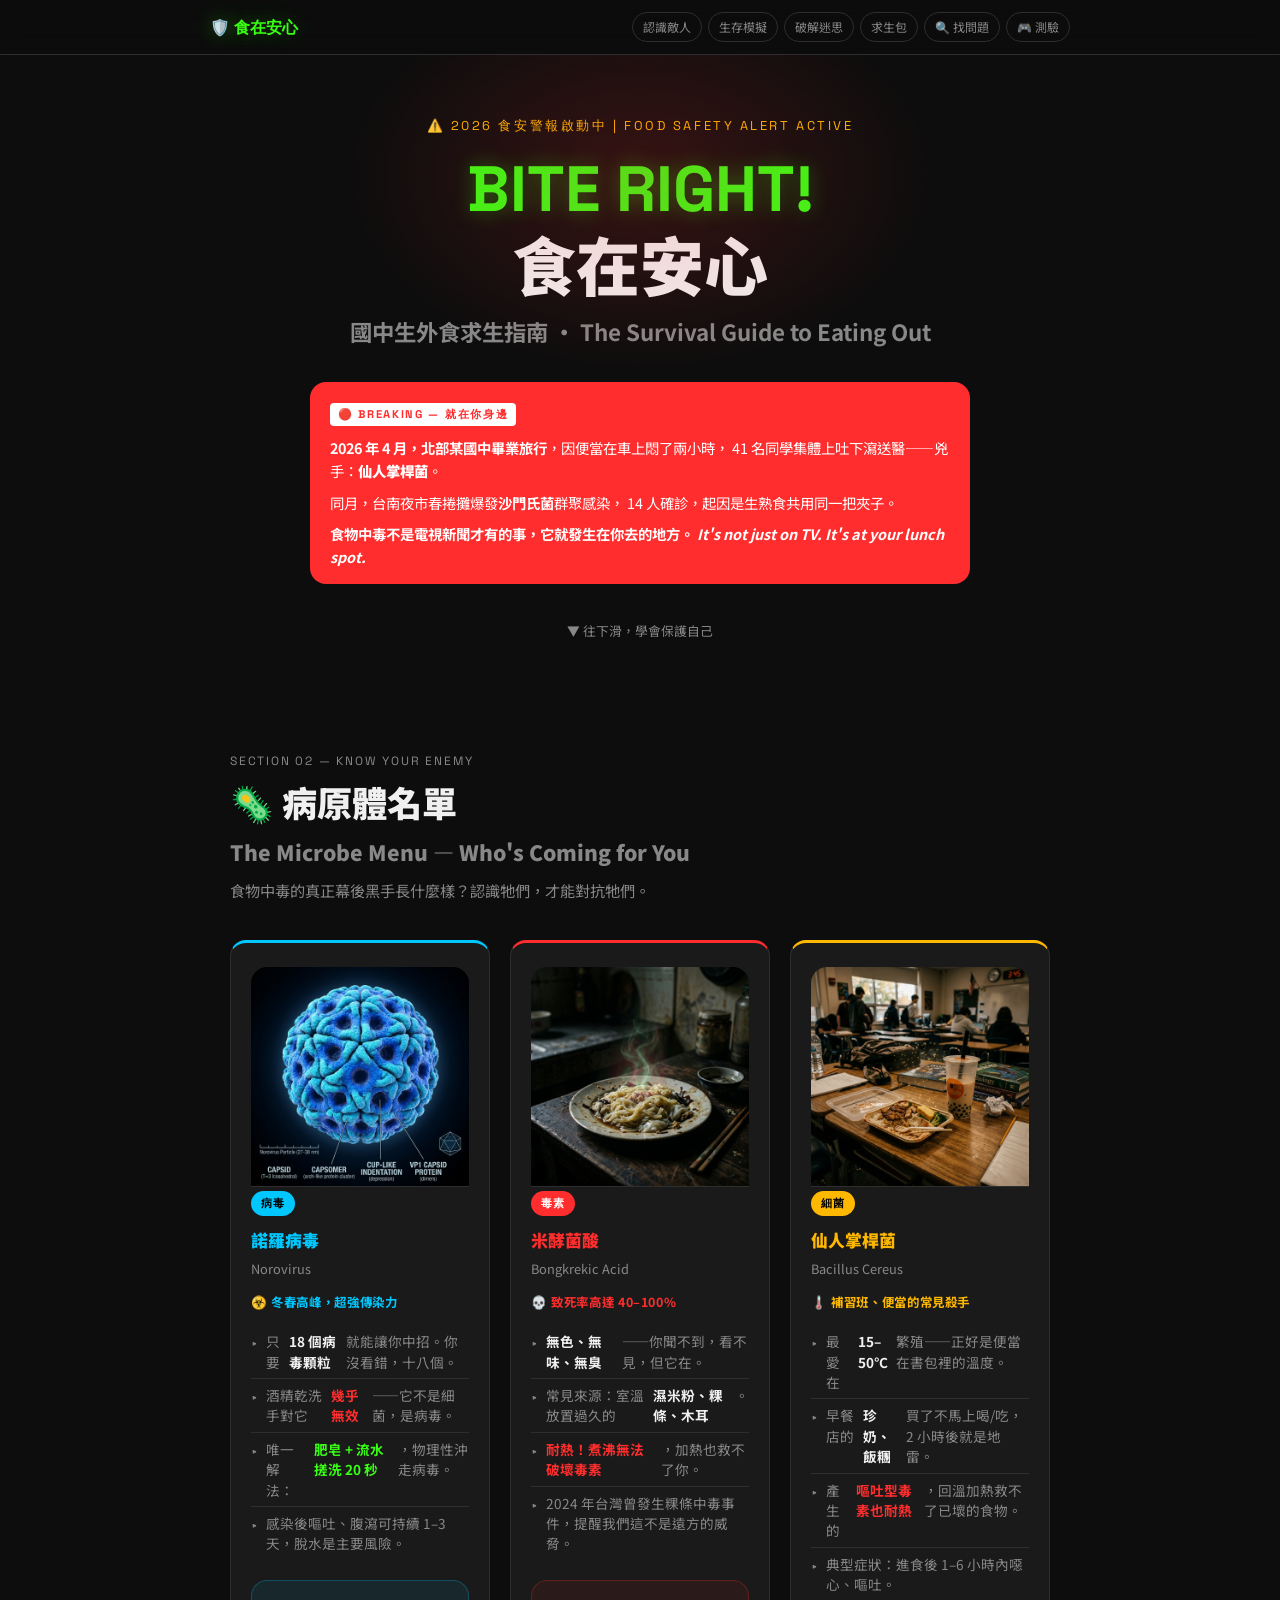
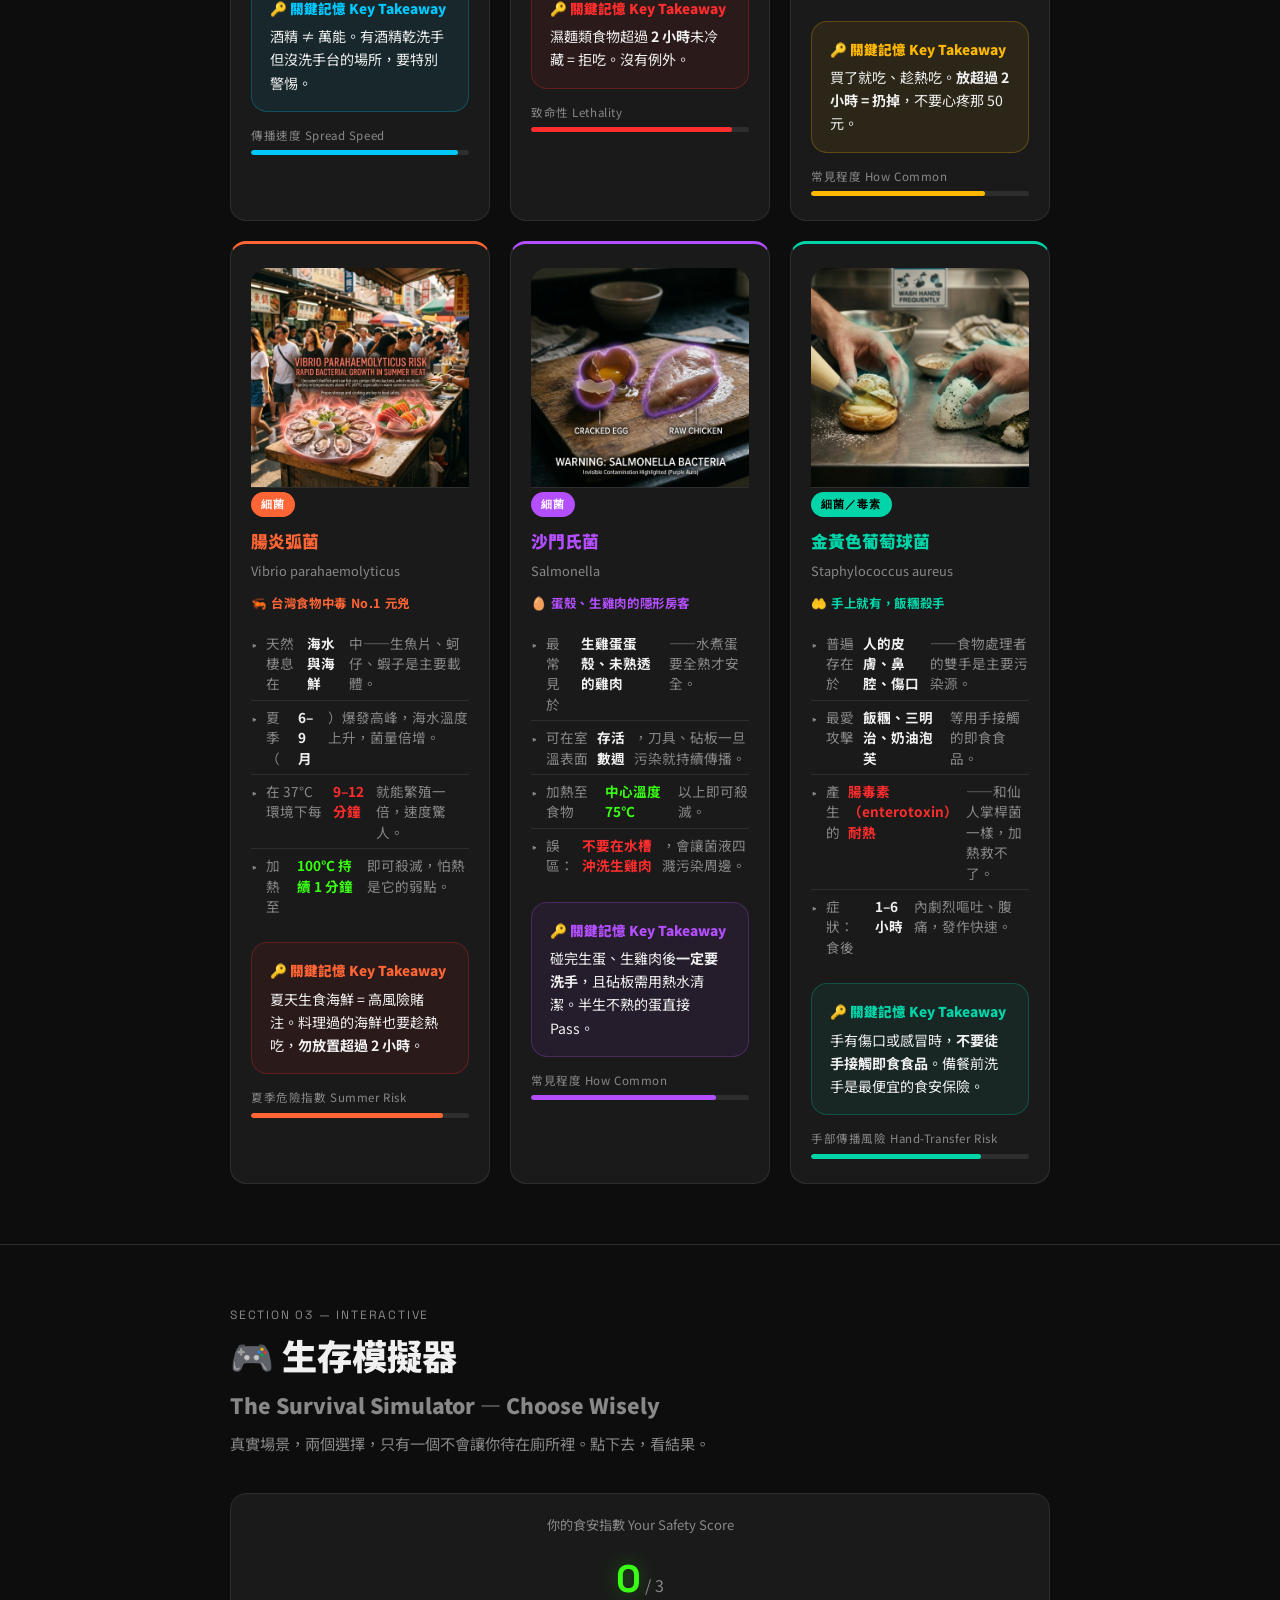
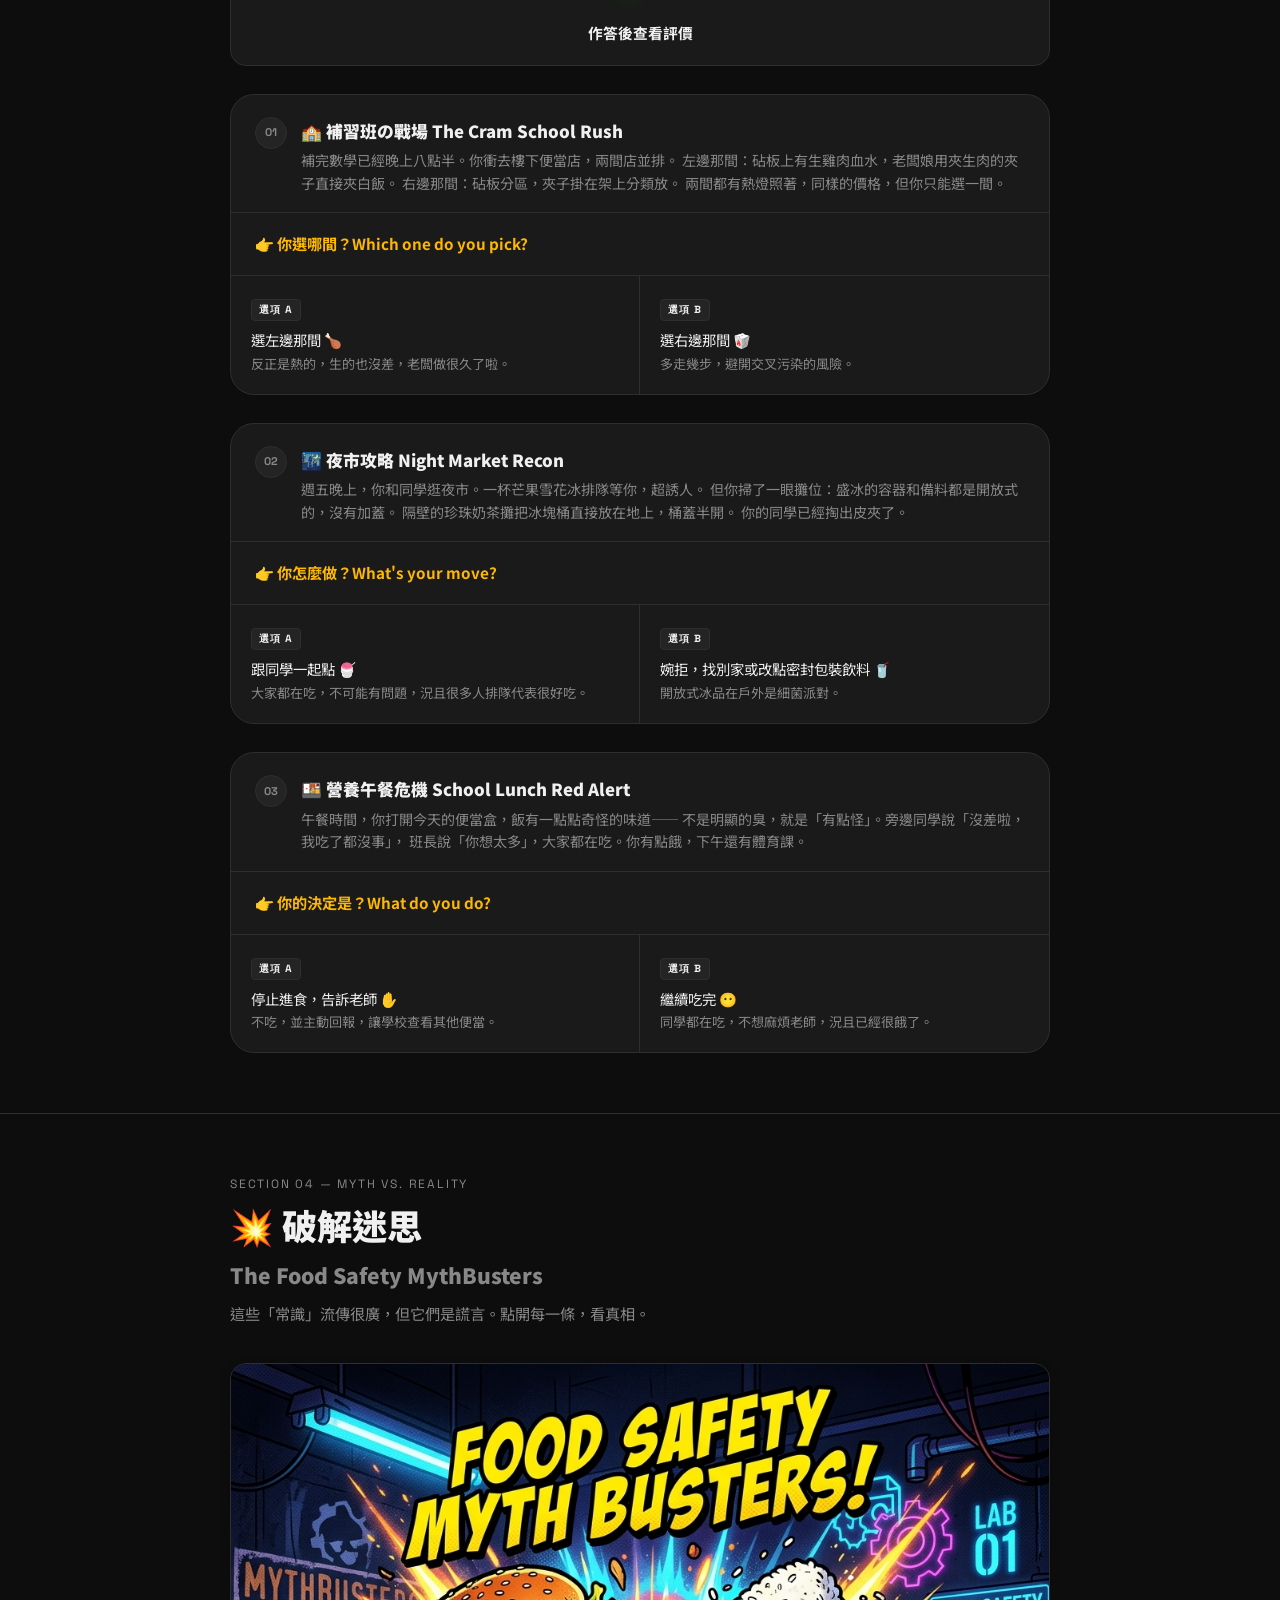
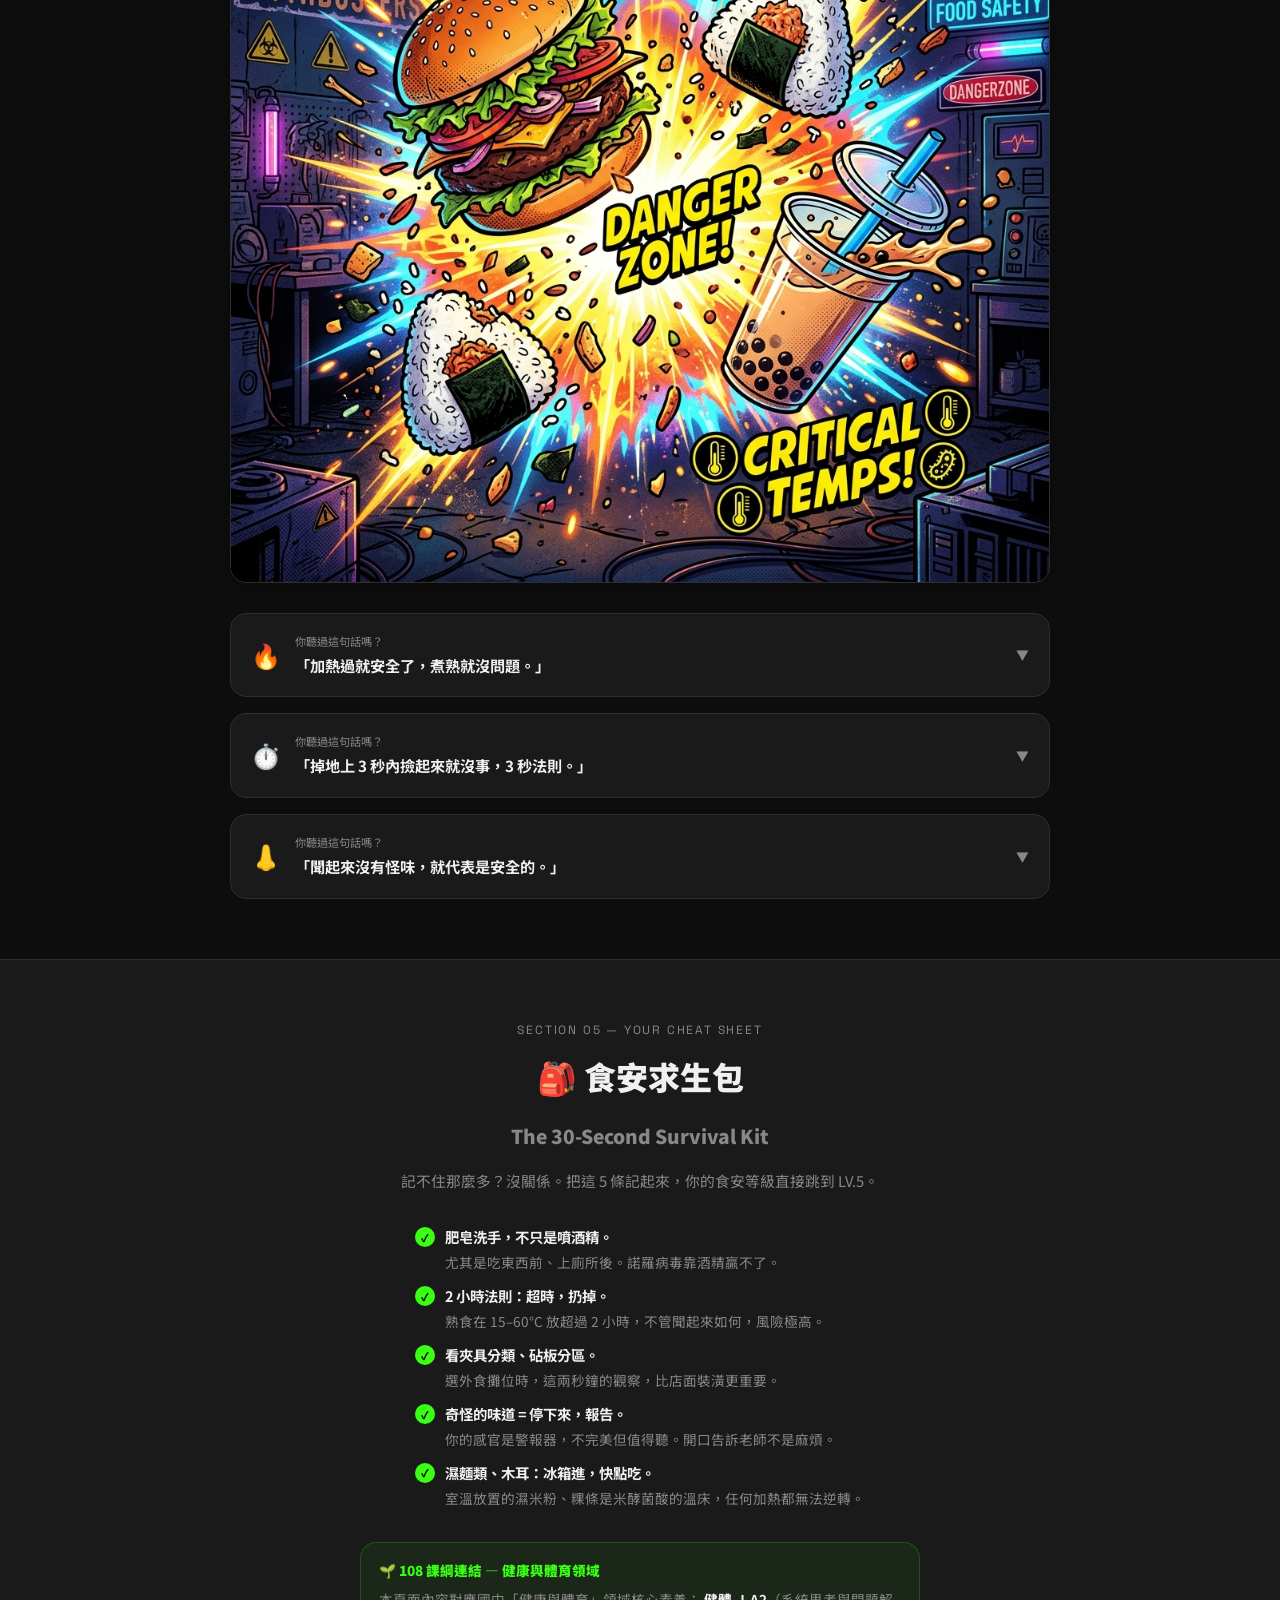
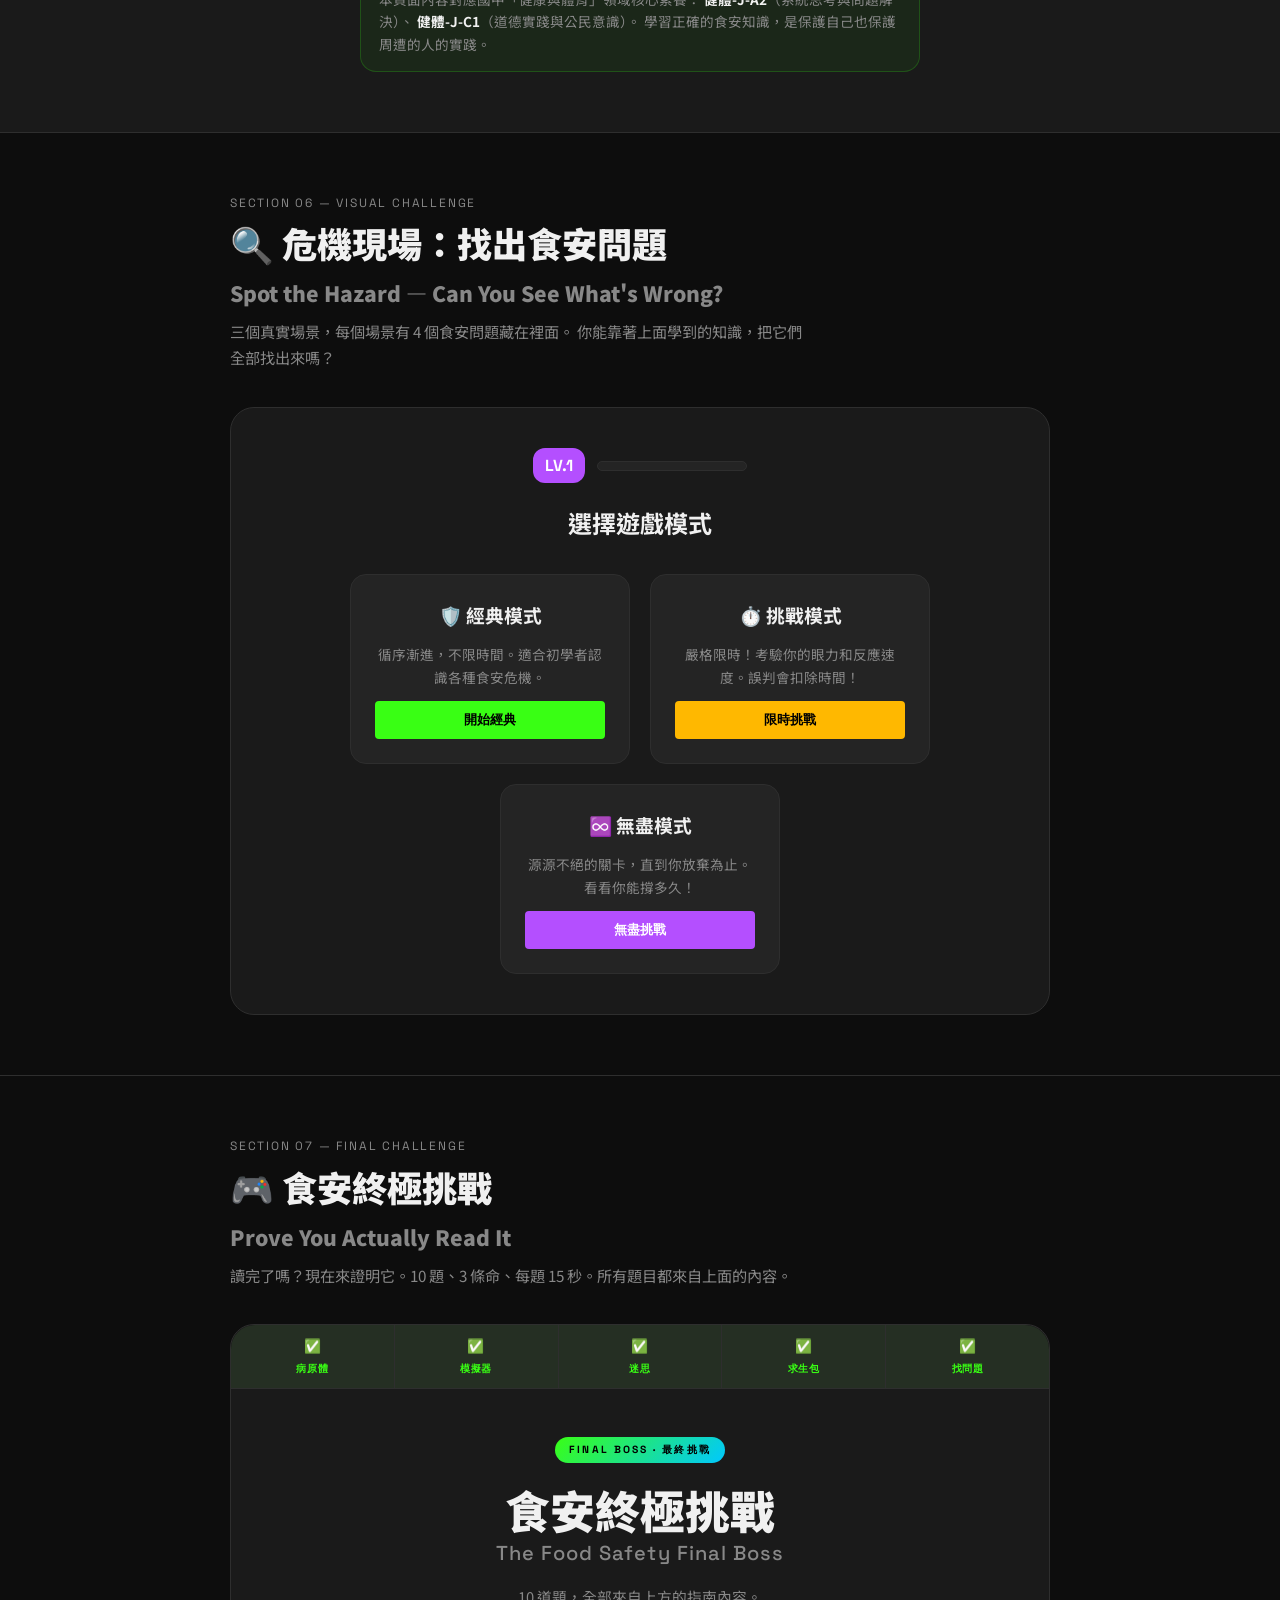
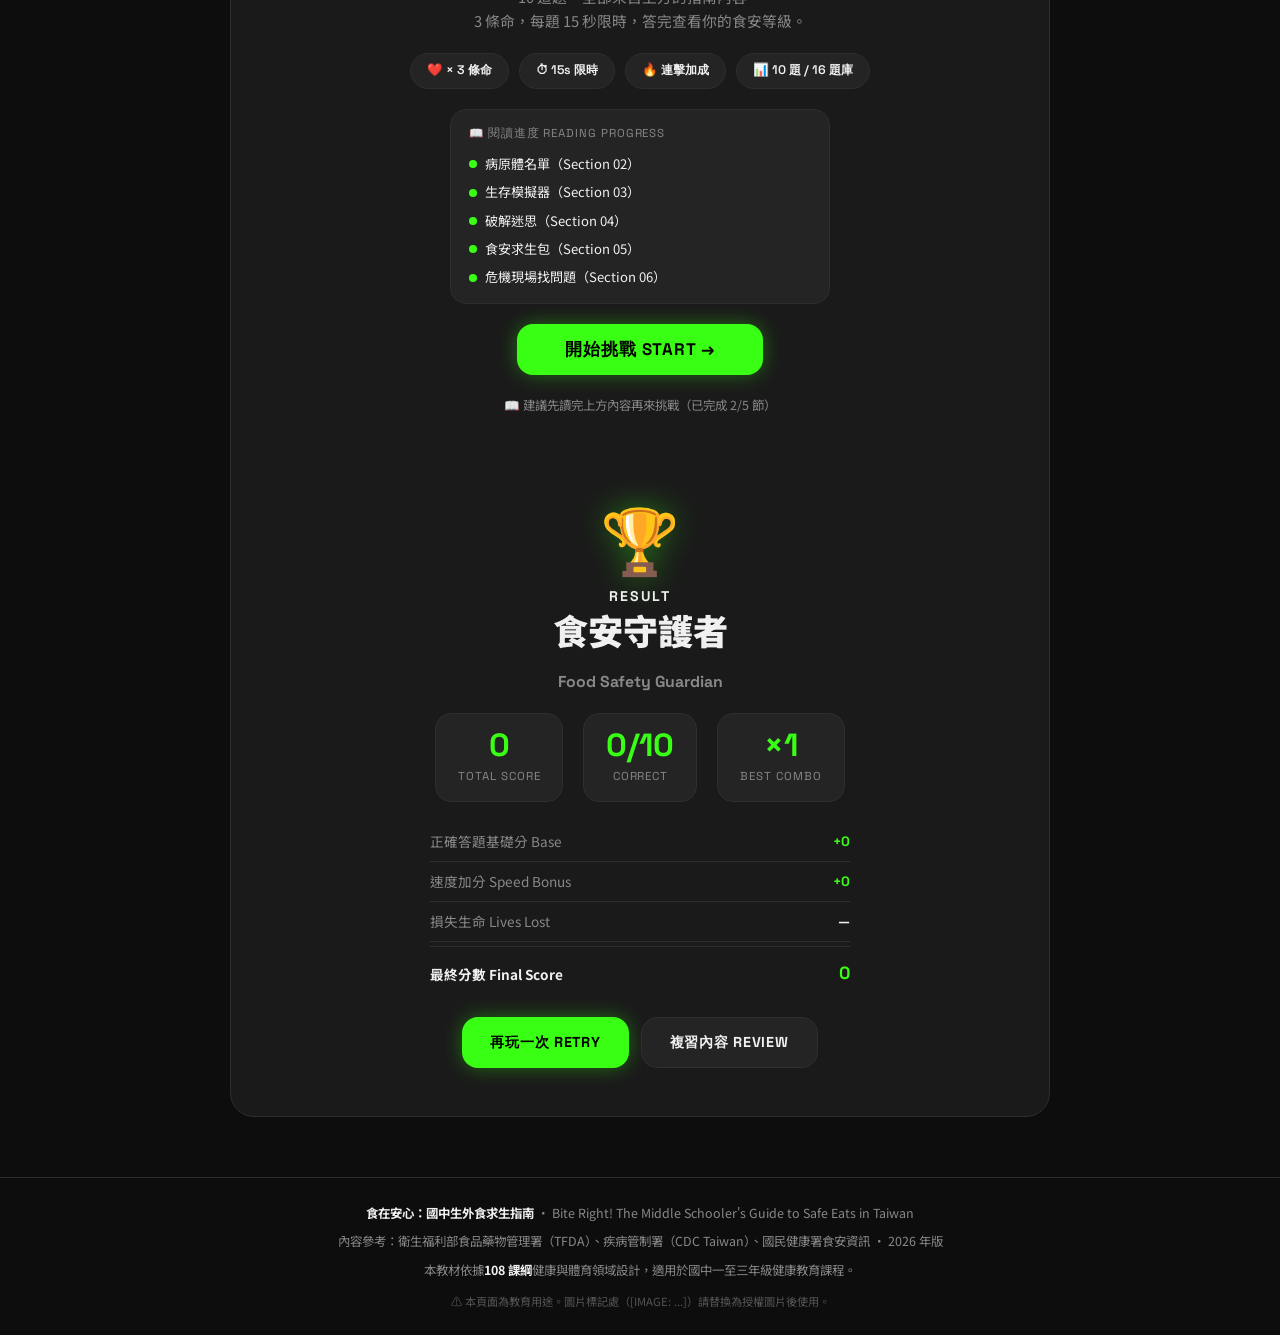
==== commit 0c112664: "feat: implement core game logic, scene management, and UI rendering modules for the Spot the Hazard " ====
--- a/index.html
+++ b/index.html
@@ -883,6 +883,10 @@
        SCRIPTS (deferred, after DOM is ready)
        ============================================================ -->
   <script src="js/app.js" defer></script>
+  <script src="js/spotScenes.js" defer></script>
+  <script src="js/spotGameState.js" defer></script>
+  <script src="js/spotSceneManager.js" defer></script>
+  <script src="js/spotUIRenderer.js" defer></script>
   <script src="js/spotgame.js" defer></script>
   <script src="js/game.js" defer></script>
 
--- a/css/spotgame.css
+++ b/css/spotgame.css
@@ -513,3 +513,192 @@
   .sp-icons    { font-size: 1.5rem; }
   .sp-overlay  { padding: 28px 16px; }
 }
+
+/* ----------------------------------------------------------------
+   13. NEW UI MODULES (Menu, Combo, Hint, Animations)
+   ---------------------------------------------------------------- */
+
+/* Main Menu */
+.sp-menu {
+  padding: 40px 20px;
+  text-align: center;
+}
+
+.sp-menu-header {
+  margin-bottom: 30px;
+}
+
+.sp-player-stats {
+  display: flex;
+  align-items: center;
+  justify-content: center;
+  gap: 12px;
+  margin-bottom: 20px;
+}
+
+.sp-level-badge {
+  background: var(--color-purple);
+  color: #fff;
+  padding: 4px 12px;
+  border-radius: 12px;
+  font-weight: 900;
+  font-family: var(--font-accent);
+}
+
+.sp-xp-bar {
+  width: 150px;
+  height: 10px;
+  background: var(--color-surface-2);
+  border: 1px solid var(--color-border);
+  border-radius: 5px;
+  overflow: hidden;
+}
+
+.sp-xp-fill {
+  height: 100%;
+  background: var(--color-neon-green);
+  transition: width 0.5s ease;
+}
+
+.sp-mode-cards {
+  display: flex;
+  justify-content: center;
+  gap: 20px;
+  flex-wrap: wrap;
+}
+
+.sp-mode-card {
+  background: var(--color-surface-2);
+  border: 1px solid var(--color-border);
+  border-radius: var(--radius-md);
+  padding: 24px;
+  width: 280px;
+  display: flex;
+  flex-direction: column;
+  gap: 12px;
+  transition: transform 0.2s, border-color 0.2s;
+}
+
+.sp-mode-card:hover {
+  transform: translateY(-5px);
+  border-color: var(--color-neon-green);
+}
+
+.sp-mode-card p {
+  font-size: 0.85rem;
+  color: var(--color-text-muted);
+  flex-grow: 1;
+}
+
+.sp-btn {
+  padding: 10px;
+  border: none;
+  border-radius: 4px;
+  font-weight: bold;
+  cursor: pointer;
+  transition: opacity 0.2s;
+}
+
+.sp-btn:hover {
+  opacity: 0.8;
+}
+
+.sp-btn-primary { background: var(--color-neon-green); color: #000; }
+.sp-btn-warning { background: var(--color-warning); color: #000; }
+.sp-btn-purple { background: var(--color-purple); color: #fff; }
+
+/* HUD Extras */
+.sp-hud__left, .sp-hud__center, .sp-hud__right {
+  display: flex;
+  align-items: center;
+  gap: 12px;
+}
+
+.sp-hud__timer {
+  font-family: var(--font-accent);
+  font-weight: bold;
+  color: var(--color-text-primary);
+}
+
+.sp-hud__timer.danger {
+  color: var(--color-alert-red);
+  animation: pulse-danger 1s infinite;
+}
+
+@keyframes pulse-danger {
+  0%, 100% { opacity: 1; }
+  50% { opacity: 0.5; }
+}
+
+.sp-combo {
+  font-family: var(--font-accent);
+  color: var(--color-warning);
+  font-weight: 900;
+  transition: opacity 0.3s;
+}
+
+.sp-combo.pop {
+  animation: combo-pop 0.3s ease-out;
+}
+
+@keyframes combo-pop {
+  0% { transform: scale(1); }
+  50% { transform: scale(1.3); }
+  100% { transform: scale(1); }
+}
+
+.sp-btn-hint {
+  background: rgba(255, 255, 255, 0.1);
+  border: 1px solid var(--color-border);
+  color: #fff;
+  padding: 4px 10px;
+  border-radius: 4px;
+  cursor: pointer;
+  font-size: 0.8rem;
+}
+
+.sp-btn-hint:disabled {
+  opacity: 0.5;
+  cursor: not-allowed;
+}
+
+/* Hint Animation */
+.sp-hint-overlay {
+  position: absolute;
+  top: 0; left: 0; right: 0; bottom: 0;
+  pointer-events: none;
+}
+
+.sp-hint-circle {
+  position: absolute;
+  border: 2px dashed var(--color-warning);
+  border-radius: 50%;
+  animation: hint-pulse 2s ease-out;
+  opacity: 0;
+}
+
+@keyframes hint-pulse {
+  0% { transform: translate(-50%, -50%) scale(0.5); opacity: 1; }
+  100% { transform: translate(-50%, -50%) scale(1.5); opacity: 0; }
+}
+
+/* Shake Animation for Misses */
+.shake {
+  animation: shake 0.5s;
+}
+
+@keyframes shake {
+  0% { transform: translateX(0); }
+  25% { transform: translateX(-5px); }
+  50% { transform: translateX(5px); }
+  75% { transform: translateX(-5px); }
+  100% { transform: translateX(0); }
+}
+
+.sp-realcase, .sp-tip {
+  font-size: 0.8rem;
+  margin-top: 8px;
+  padding: 8px;
+  border-radius: 4px;
+  background: rgba(255,255,255,0.05);
+}
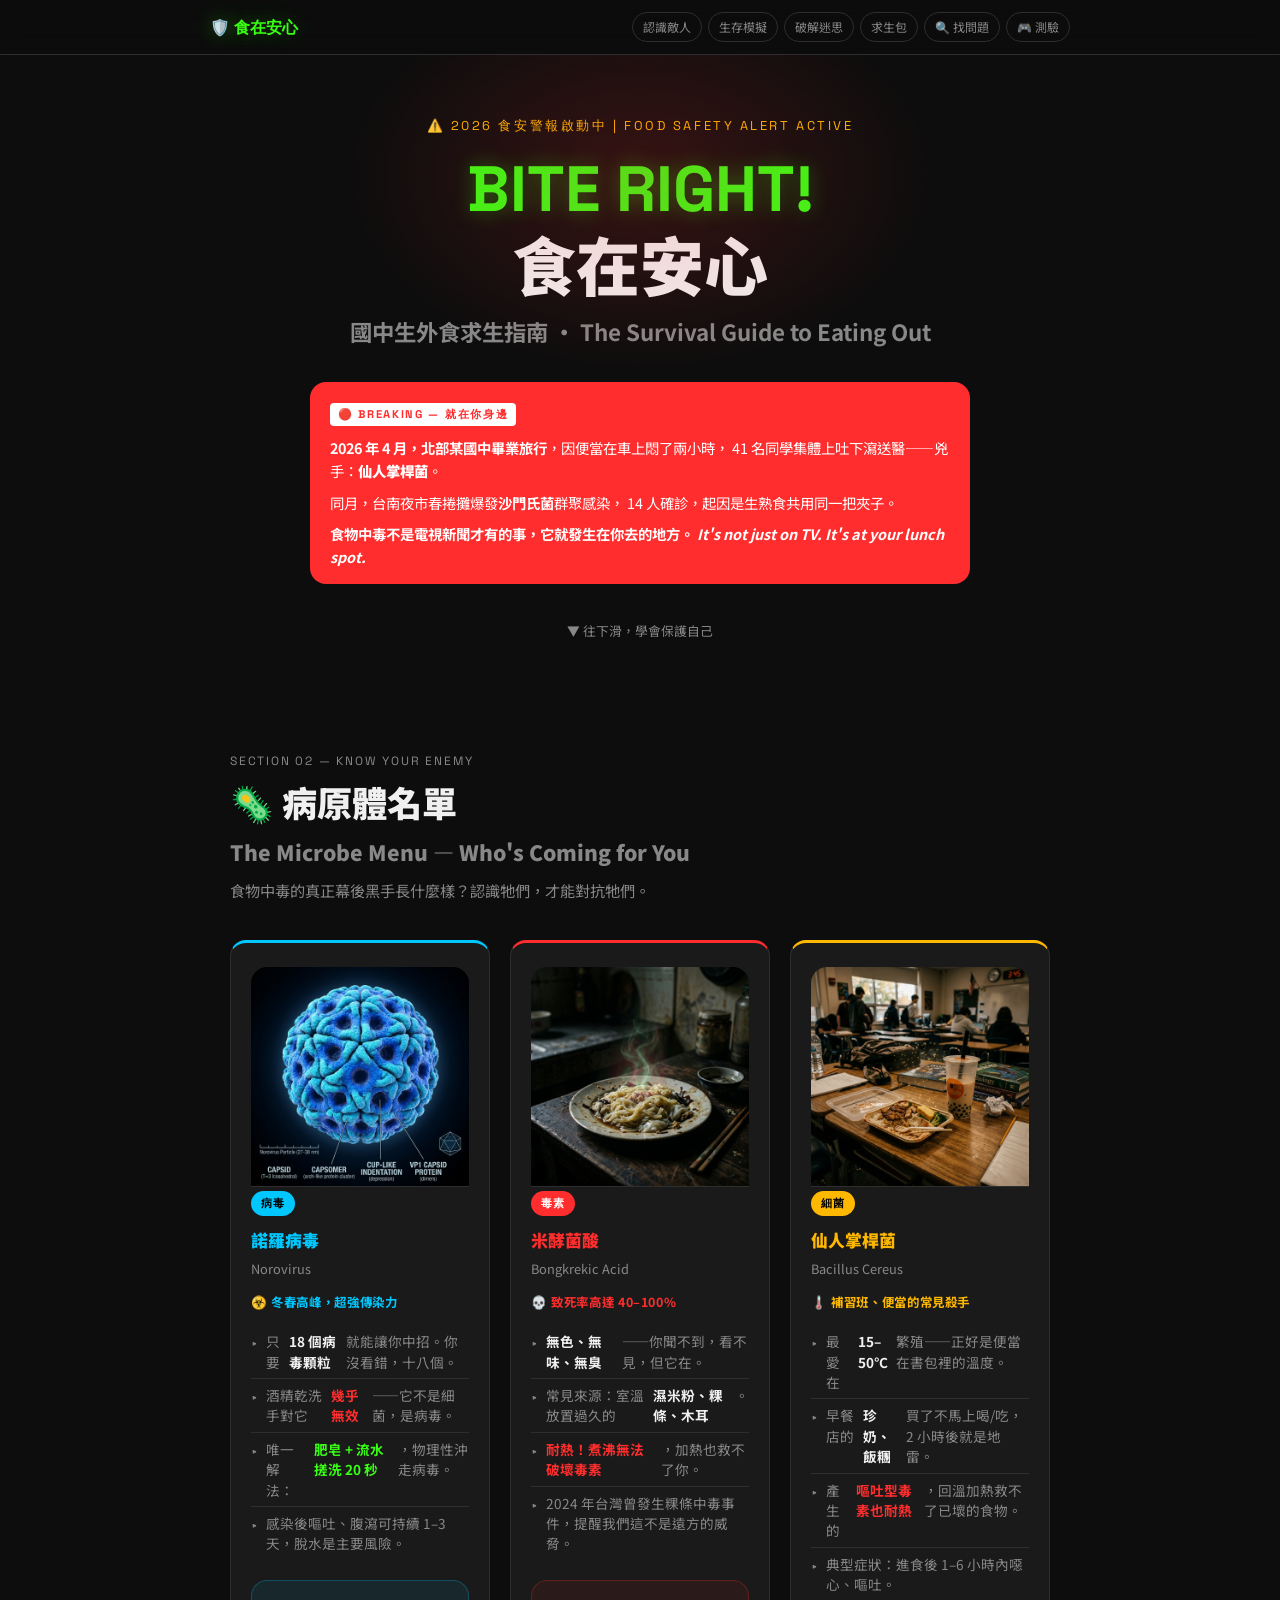
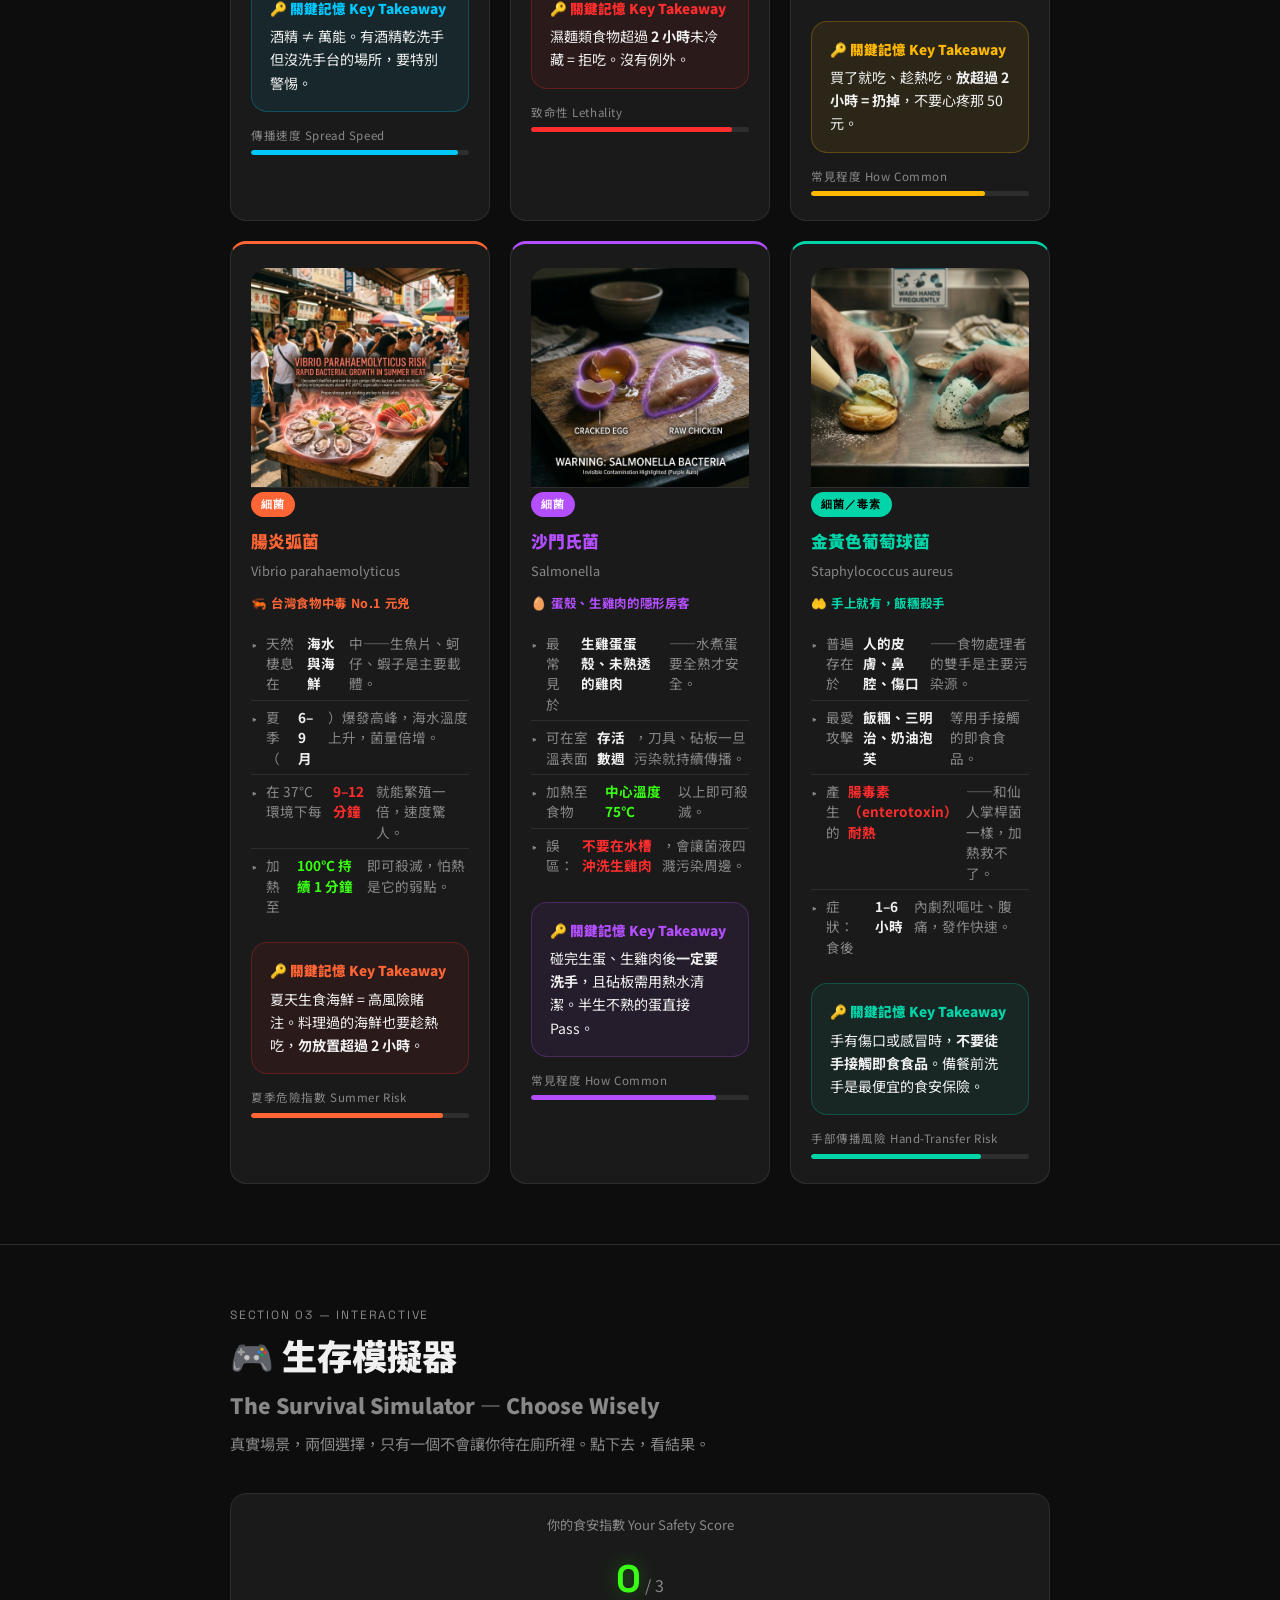
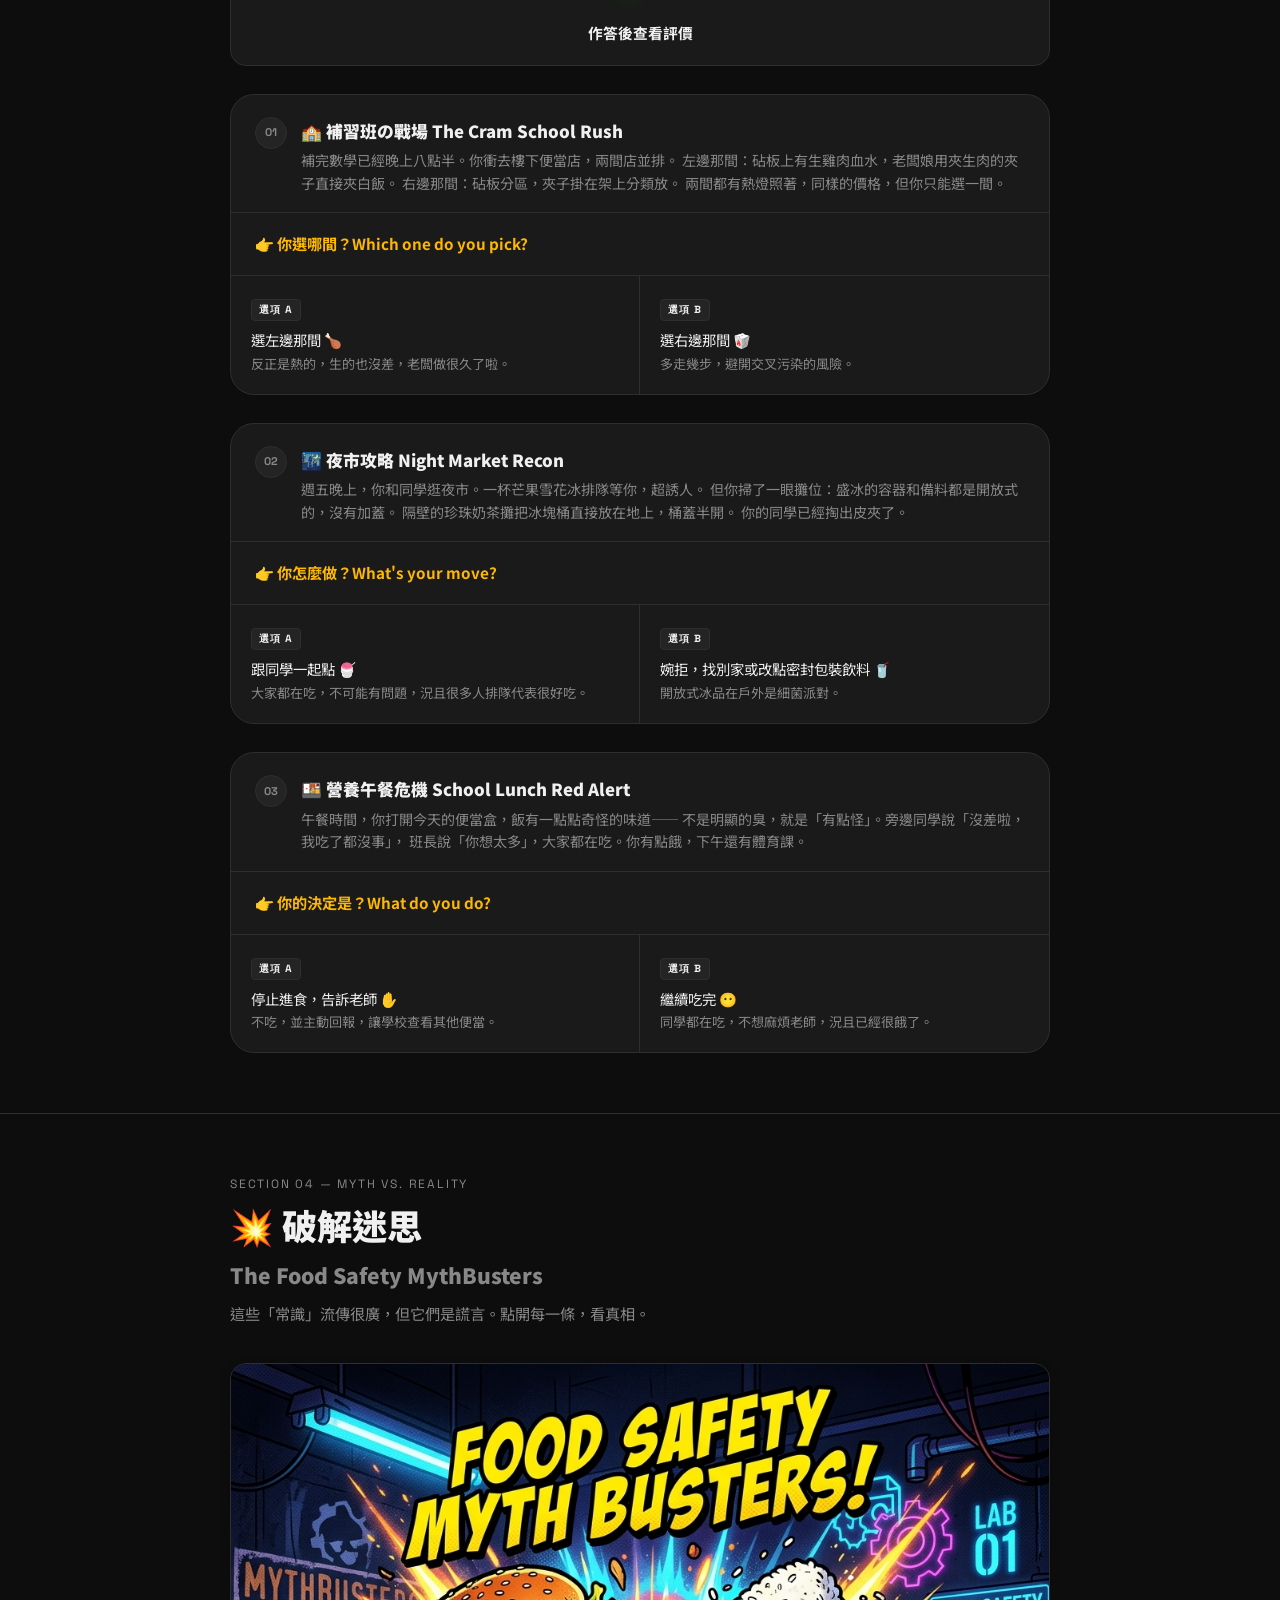
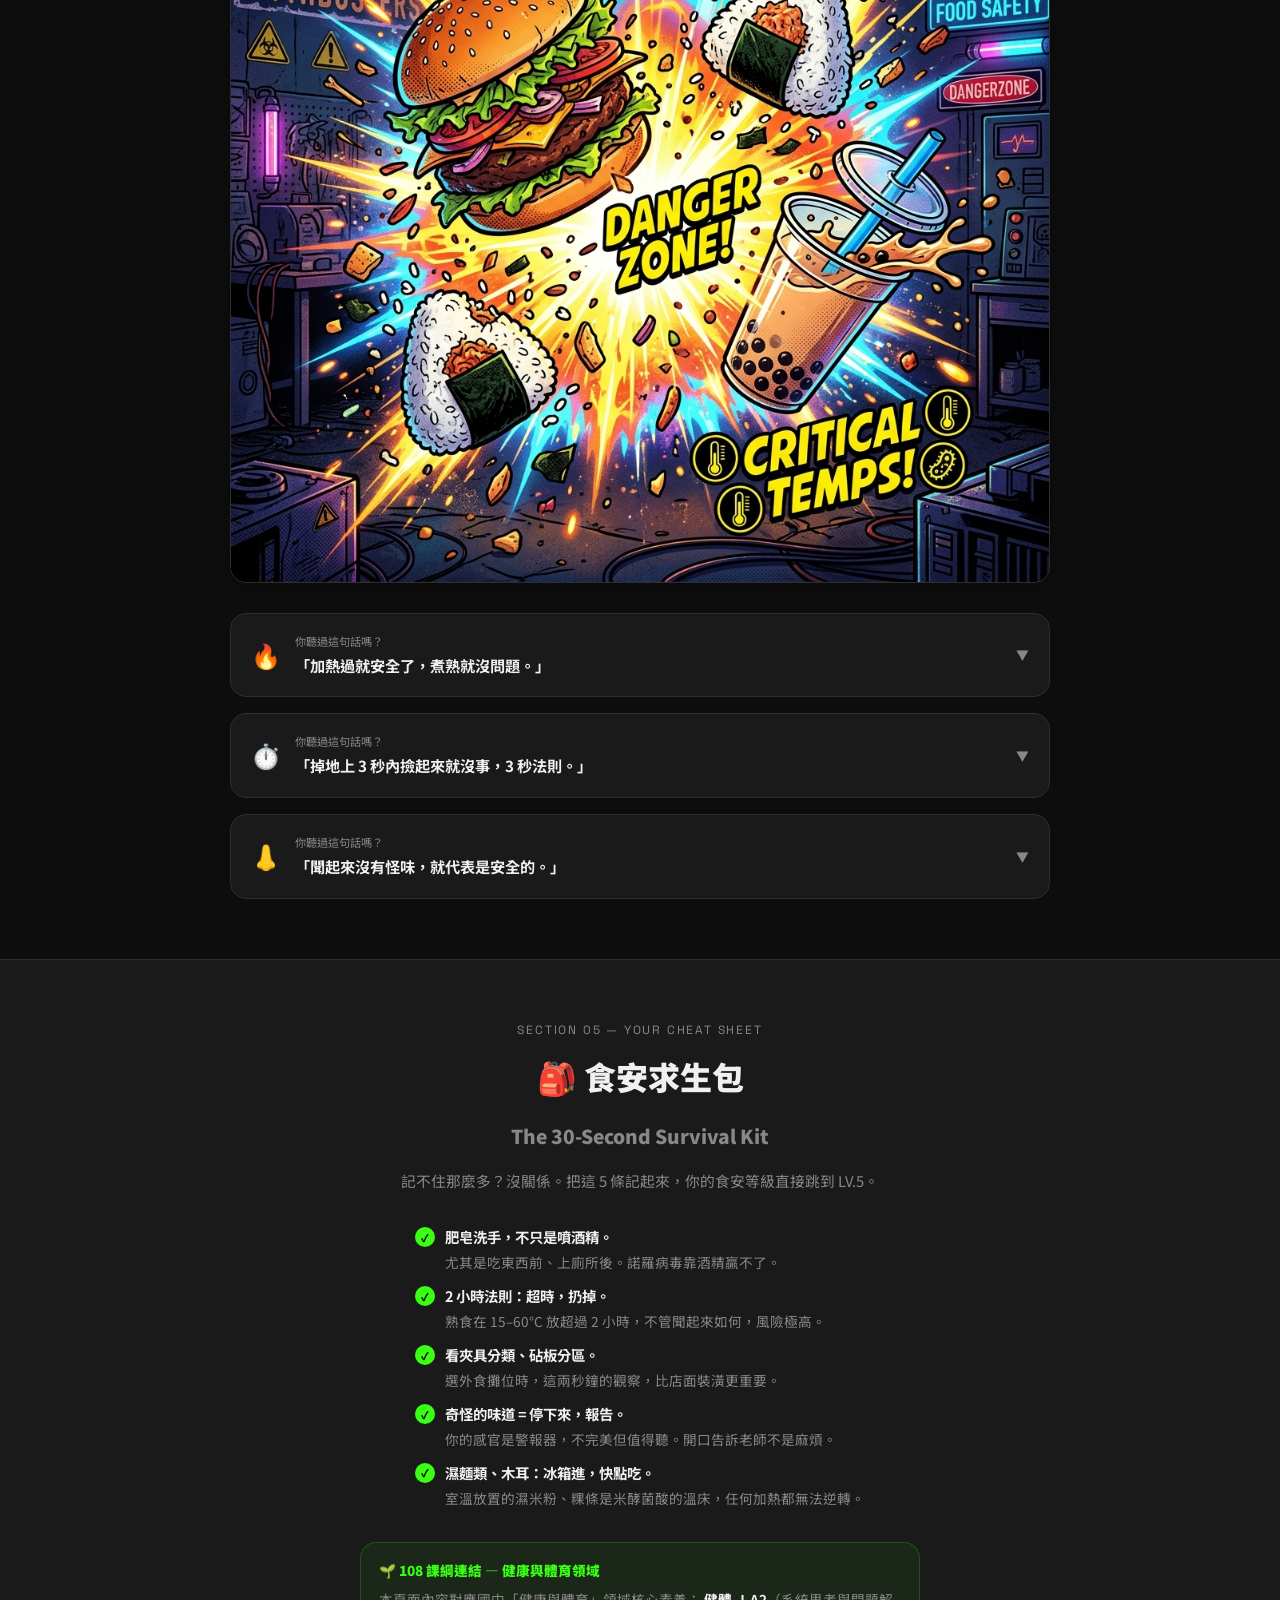
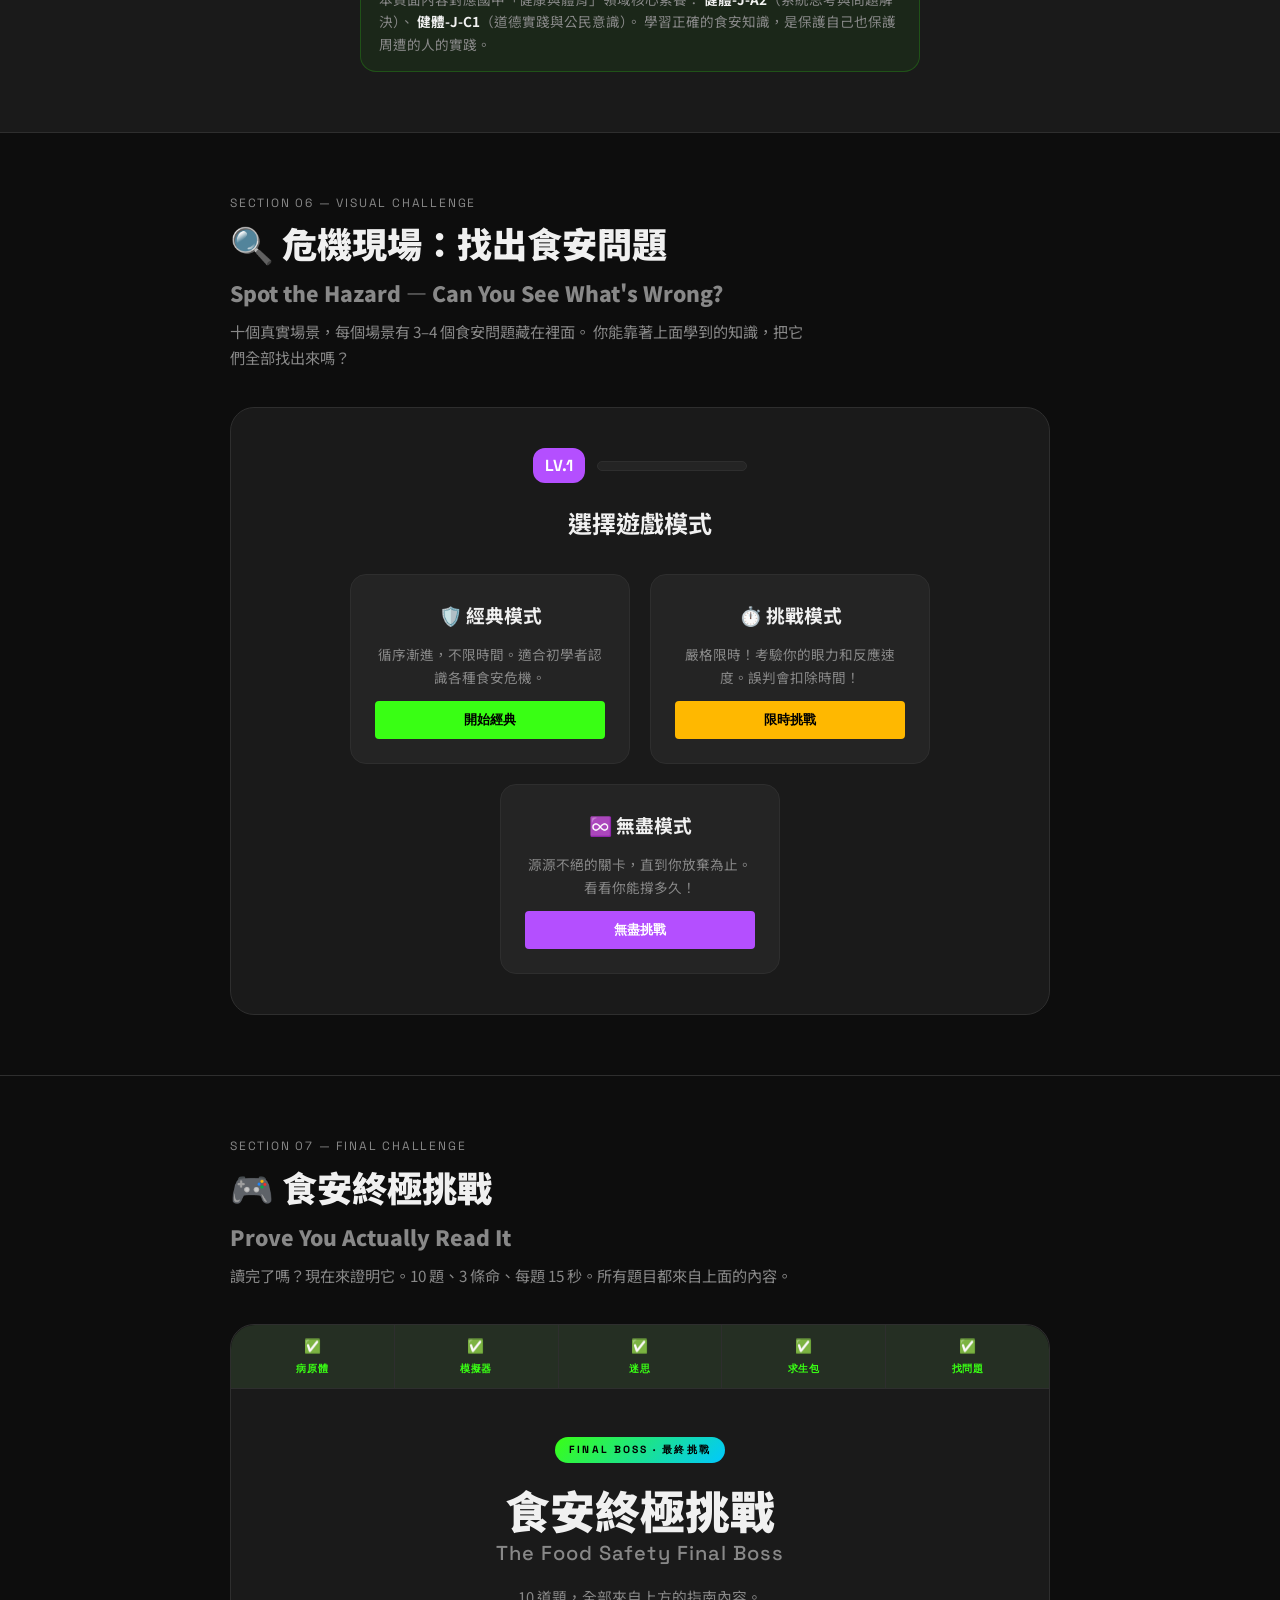
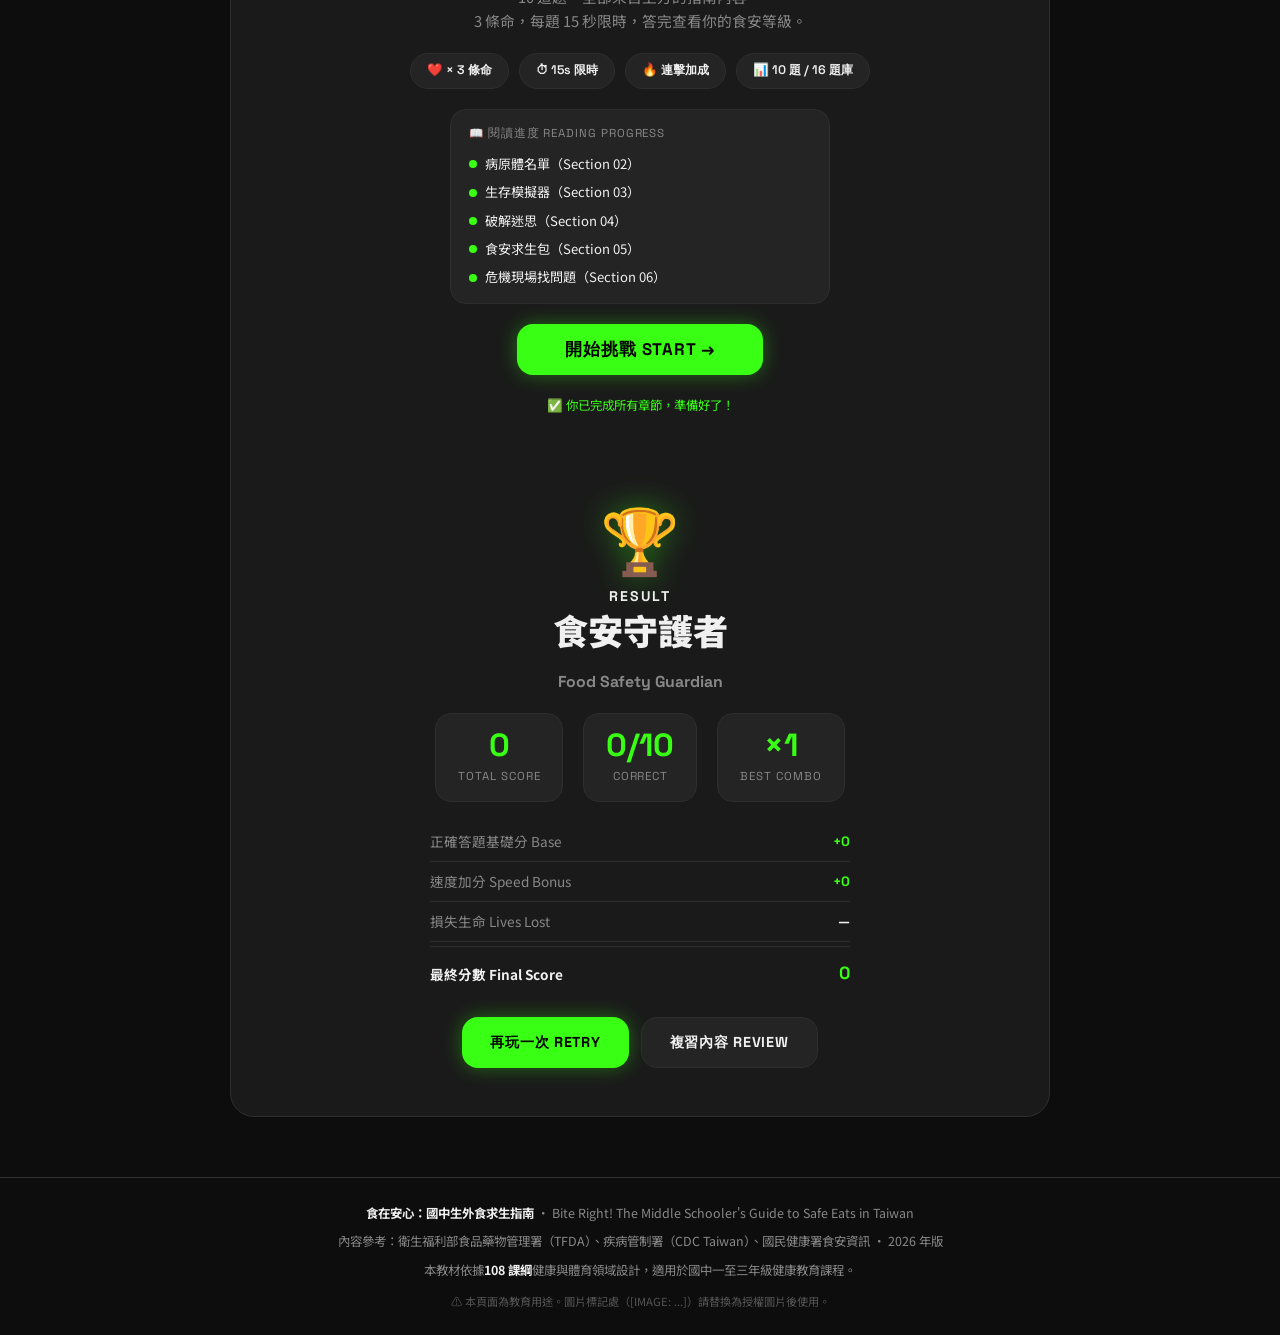
==== commit 708661b2: "Fix spot hazard scene alignment" ====
--- a/index.html
+++ b/index.html
@@ -645,7 +645,7 @@
           <span>Spot the Hazard — Can You See What's Wrong?</span>
         </h2>
         <p class="section__desc">
-          三個真實場景，每個場景有 4 個食安問題藏在裡面。
+          十個真實場景，每個場景有 3–4 個食安問題藏在裡面。
           你能靠著上面學到的知識，把它們全部找出來嗎？
         </p>
       </div>
--- a/css/spotgame.css
+++ b/css/spotgame.css
@@ -141,8 +141,6 @@
   display: block;
   width: 100%;
   height: auto;
-  aspect-ratio: 16 / 9;
-  object-fit: cover;
   user-select: none;
   -webkit-user-drag: none;
 }
